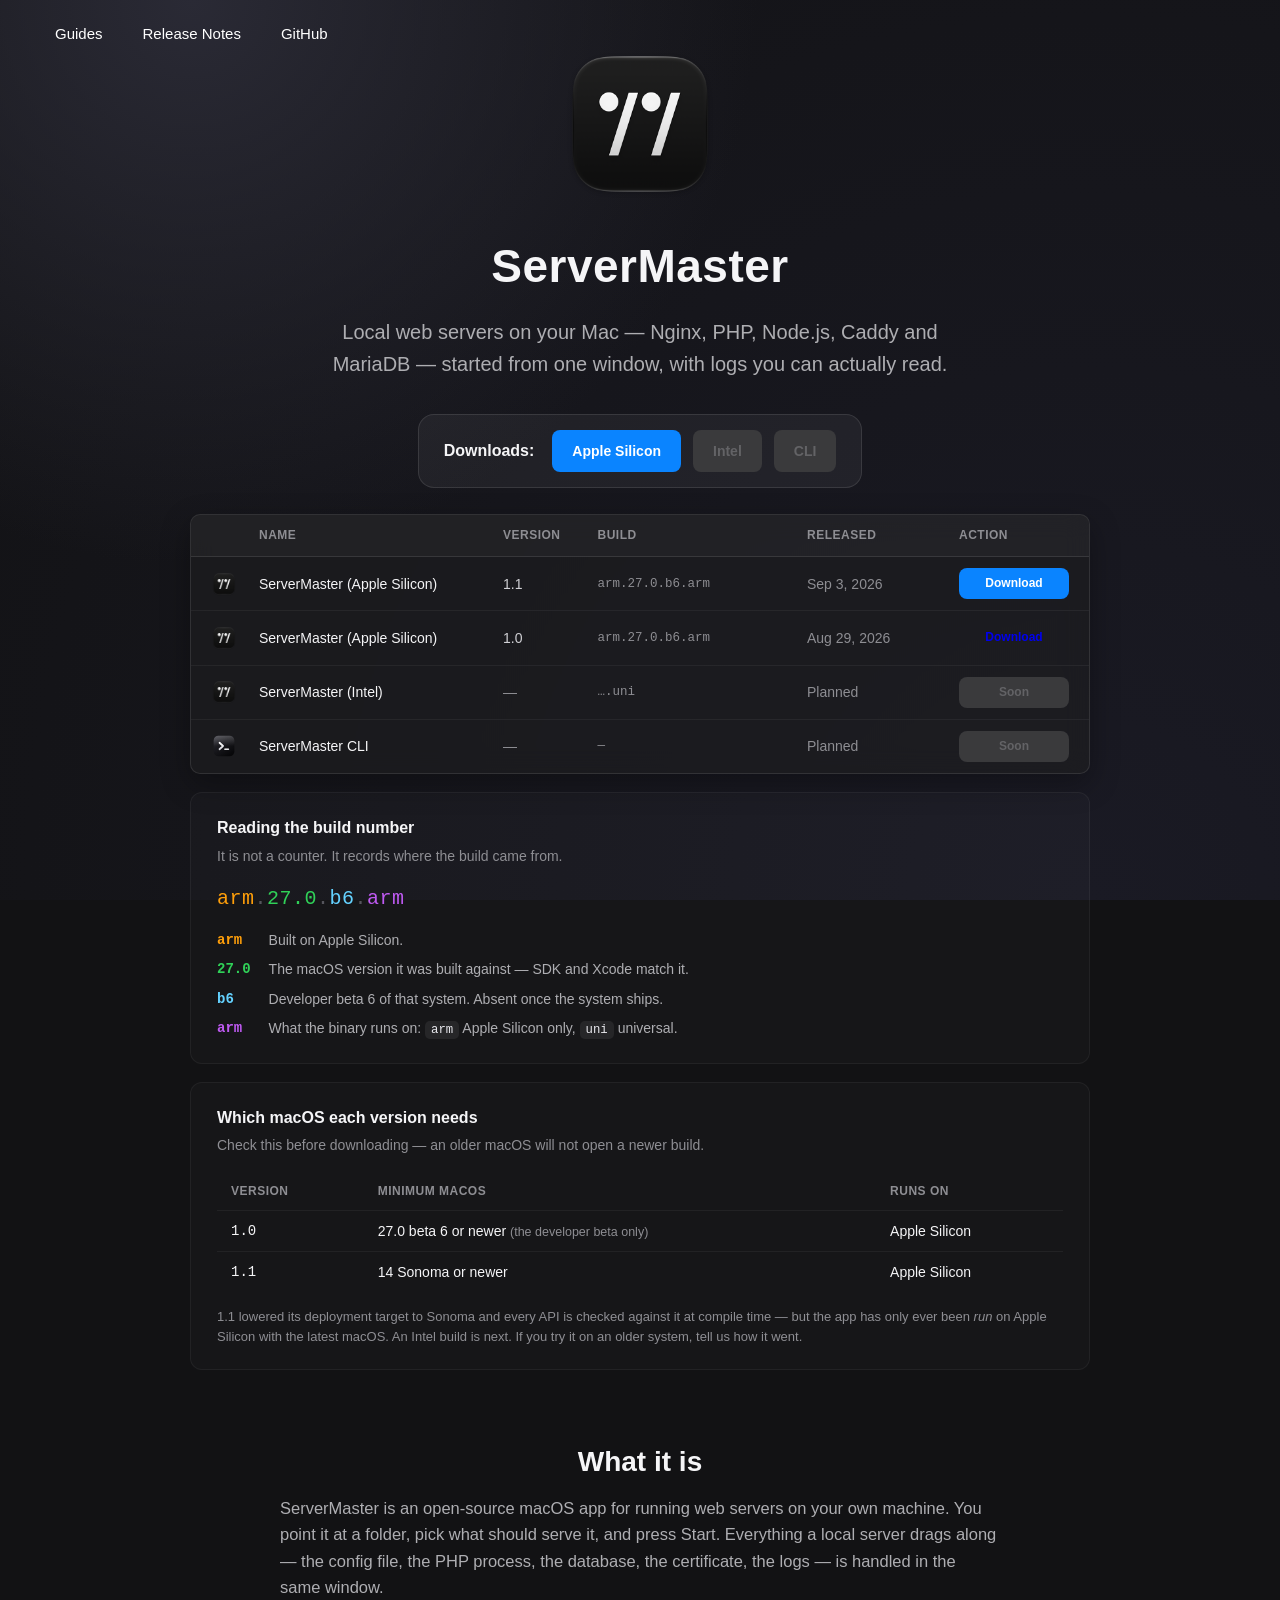
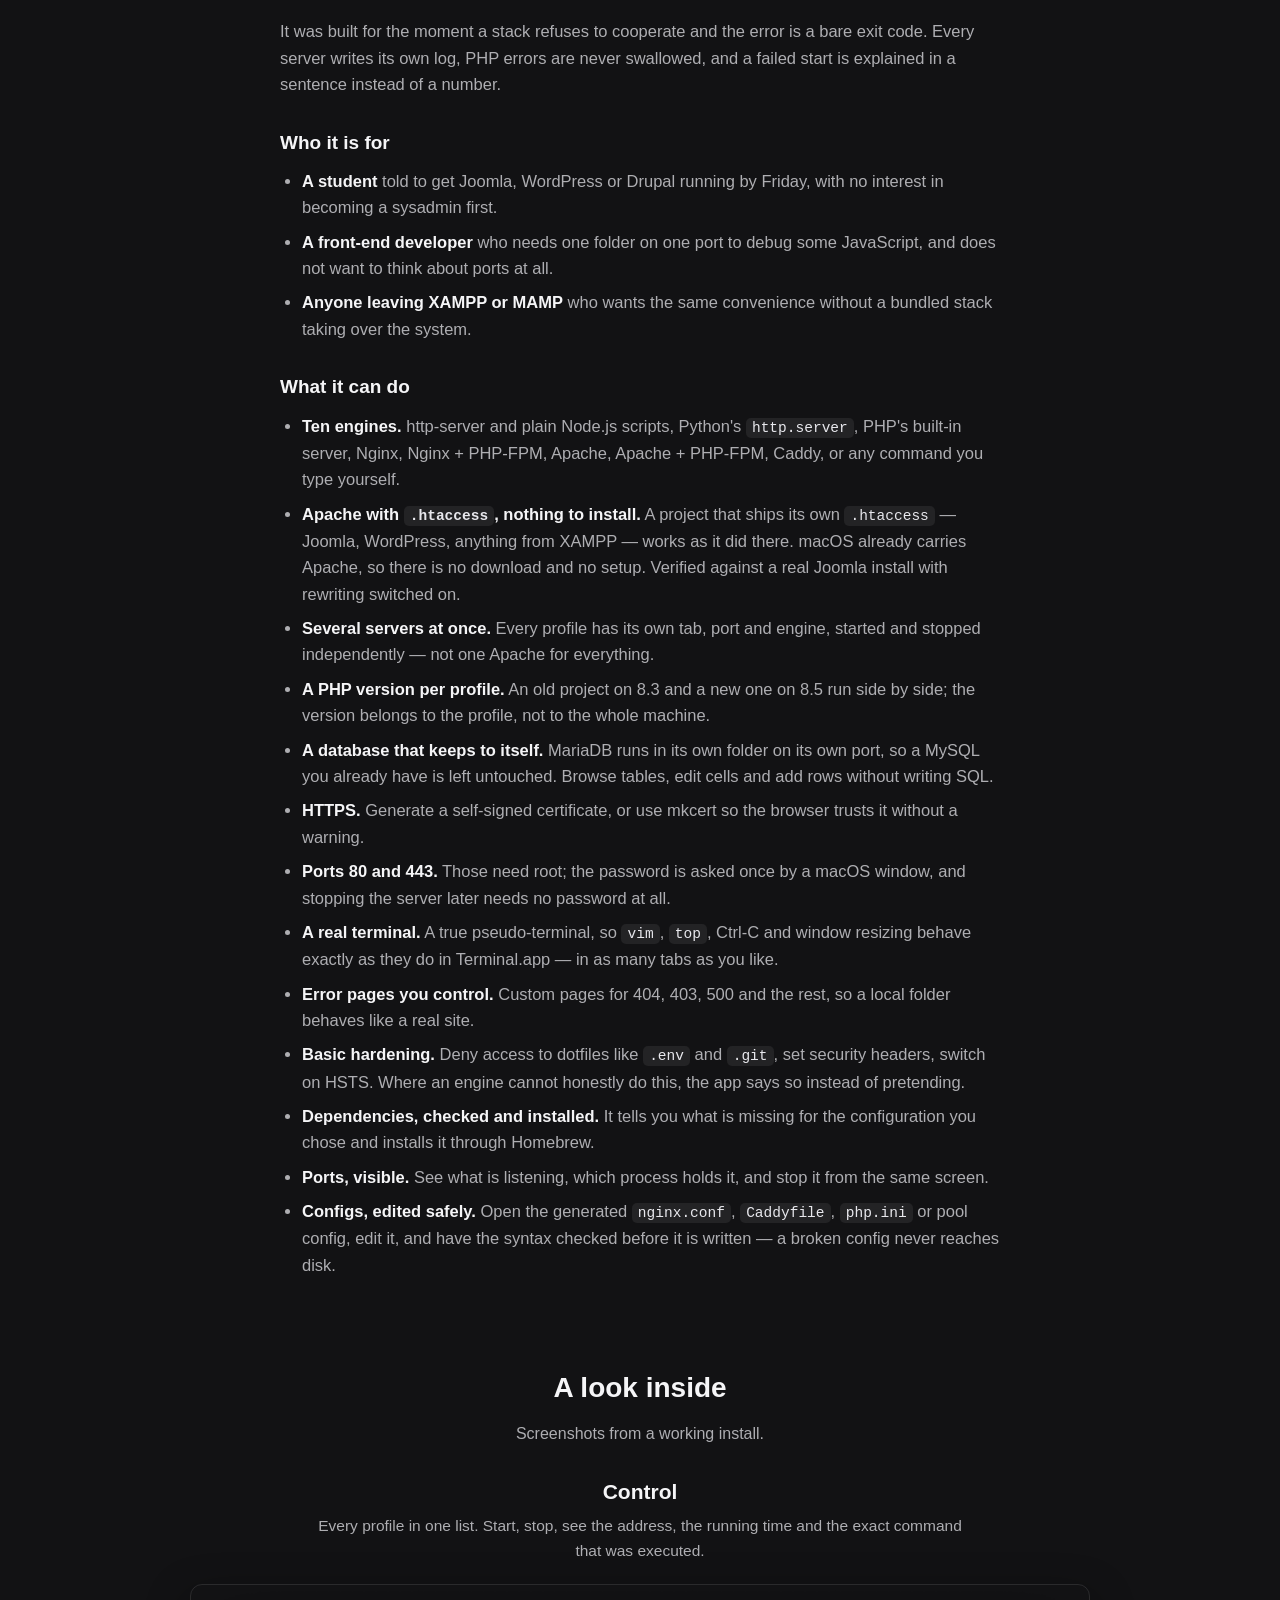
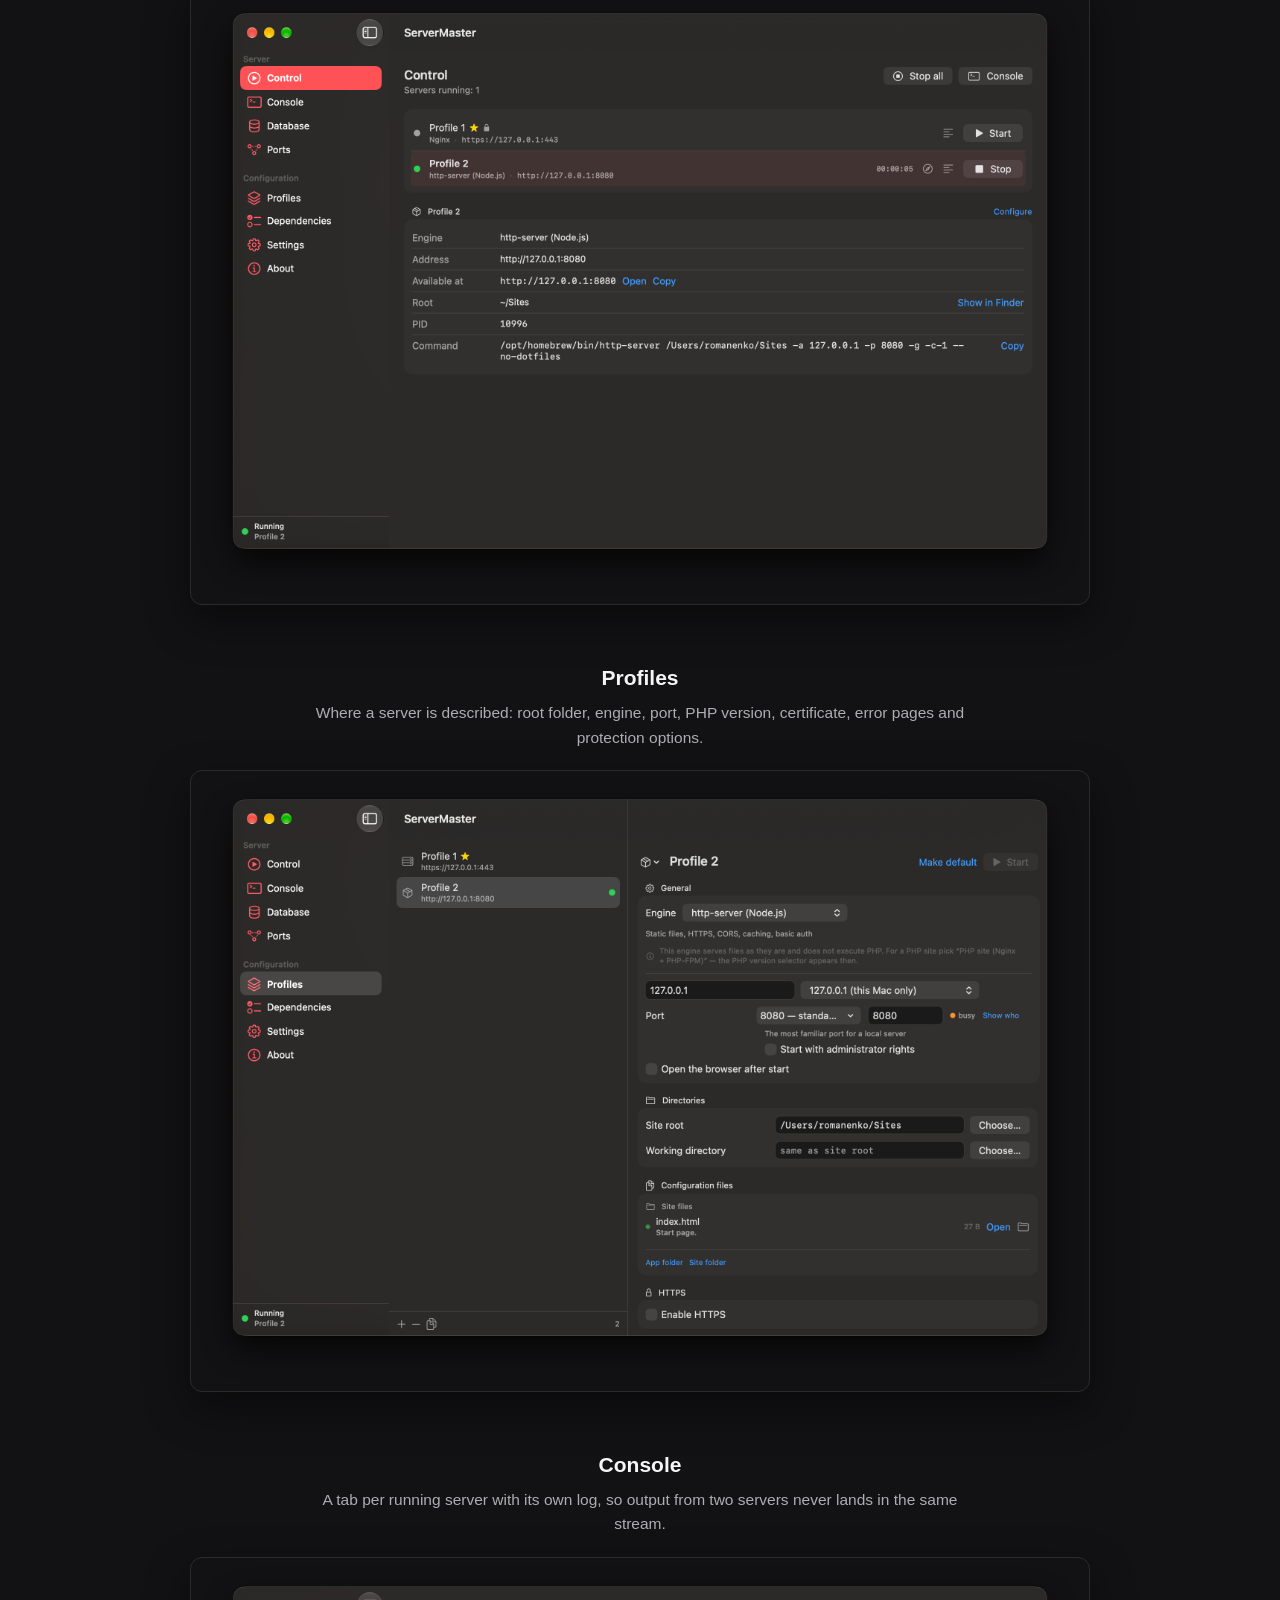
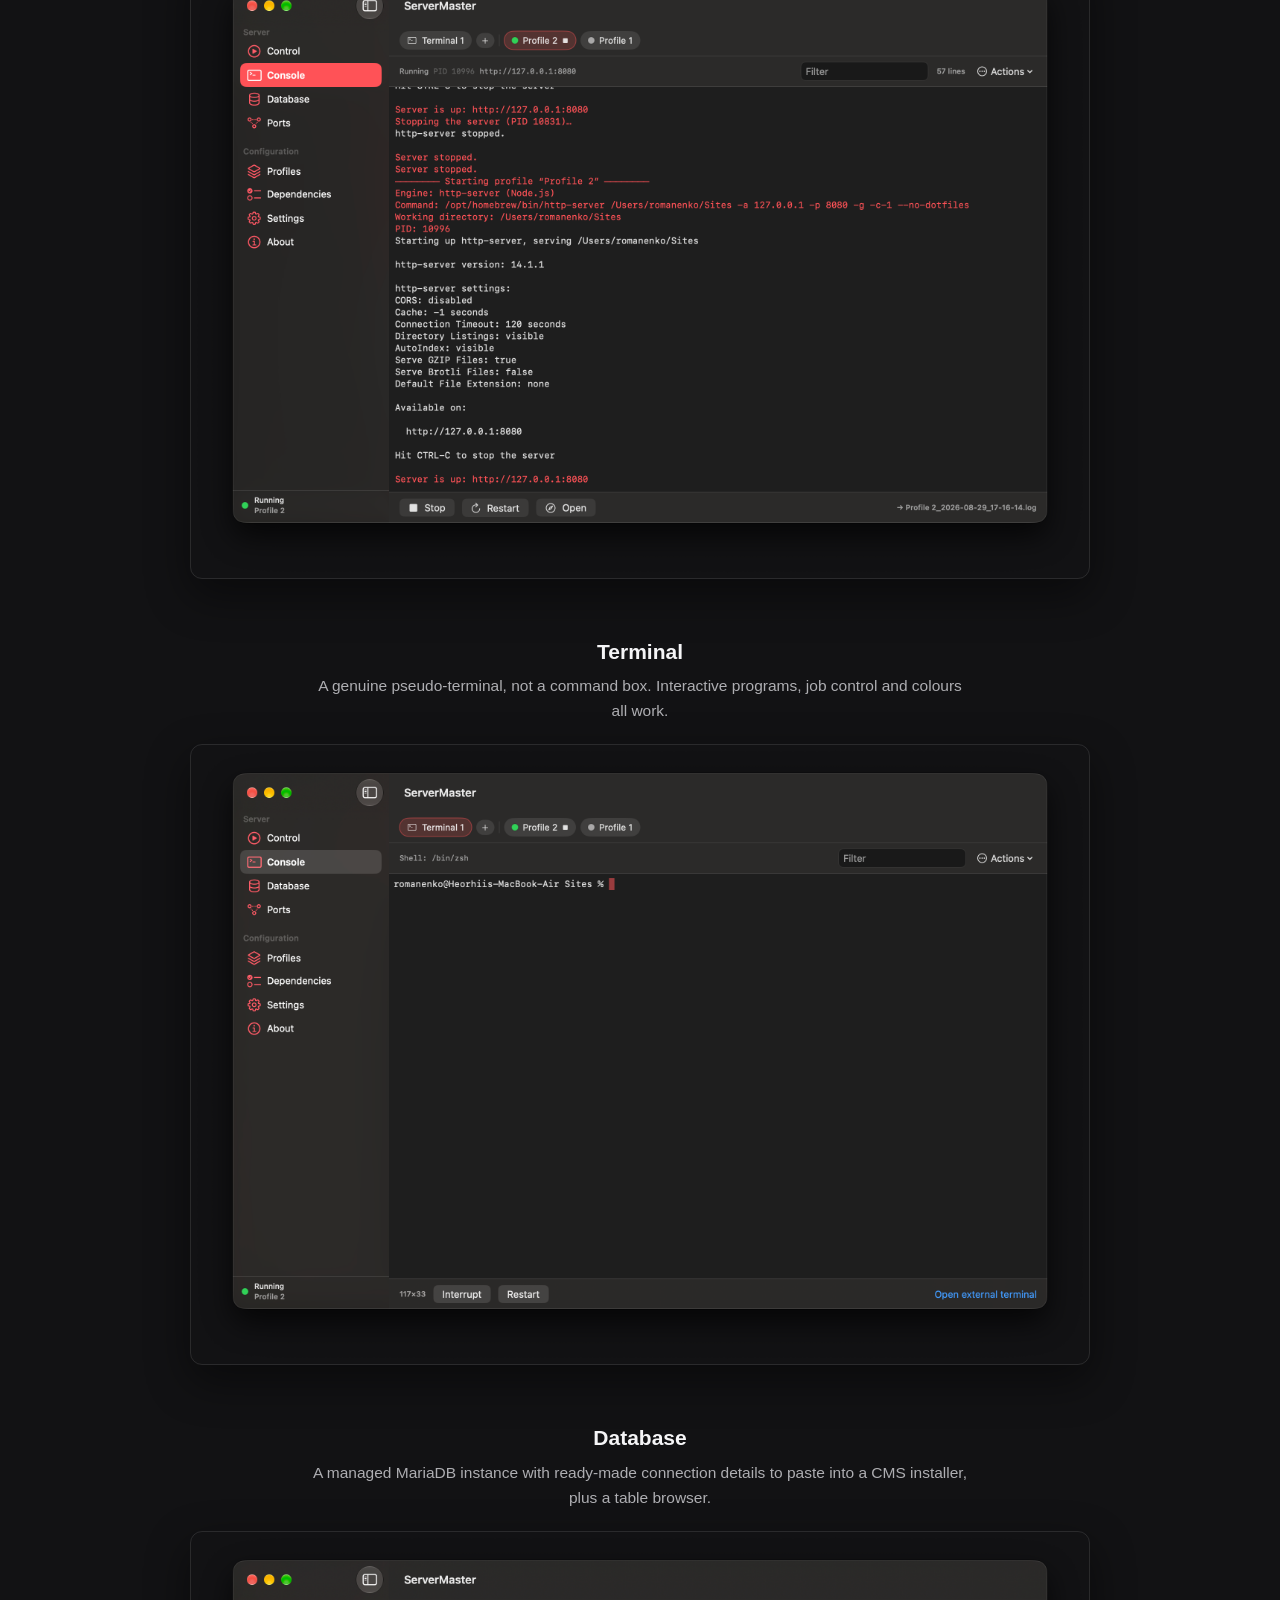
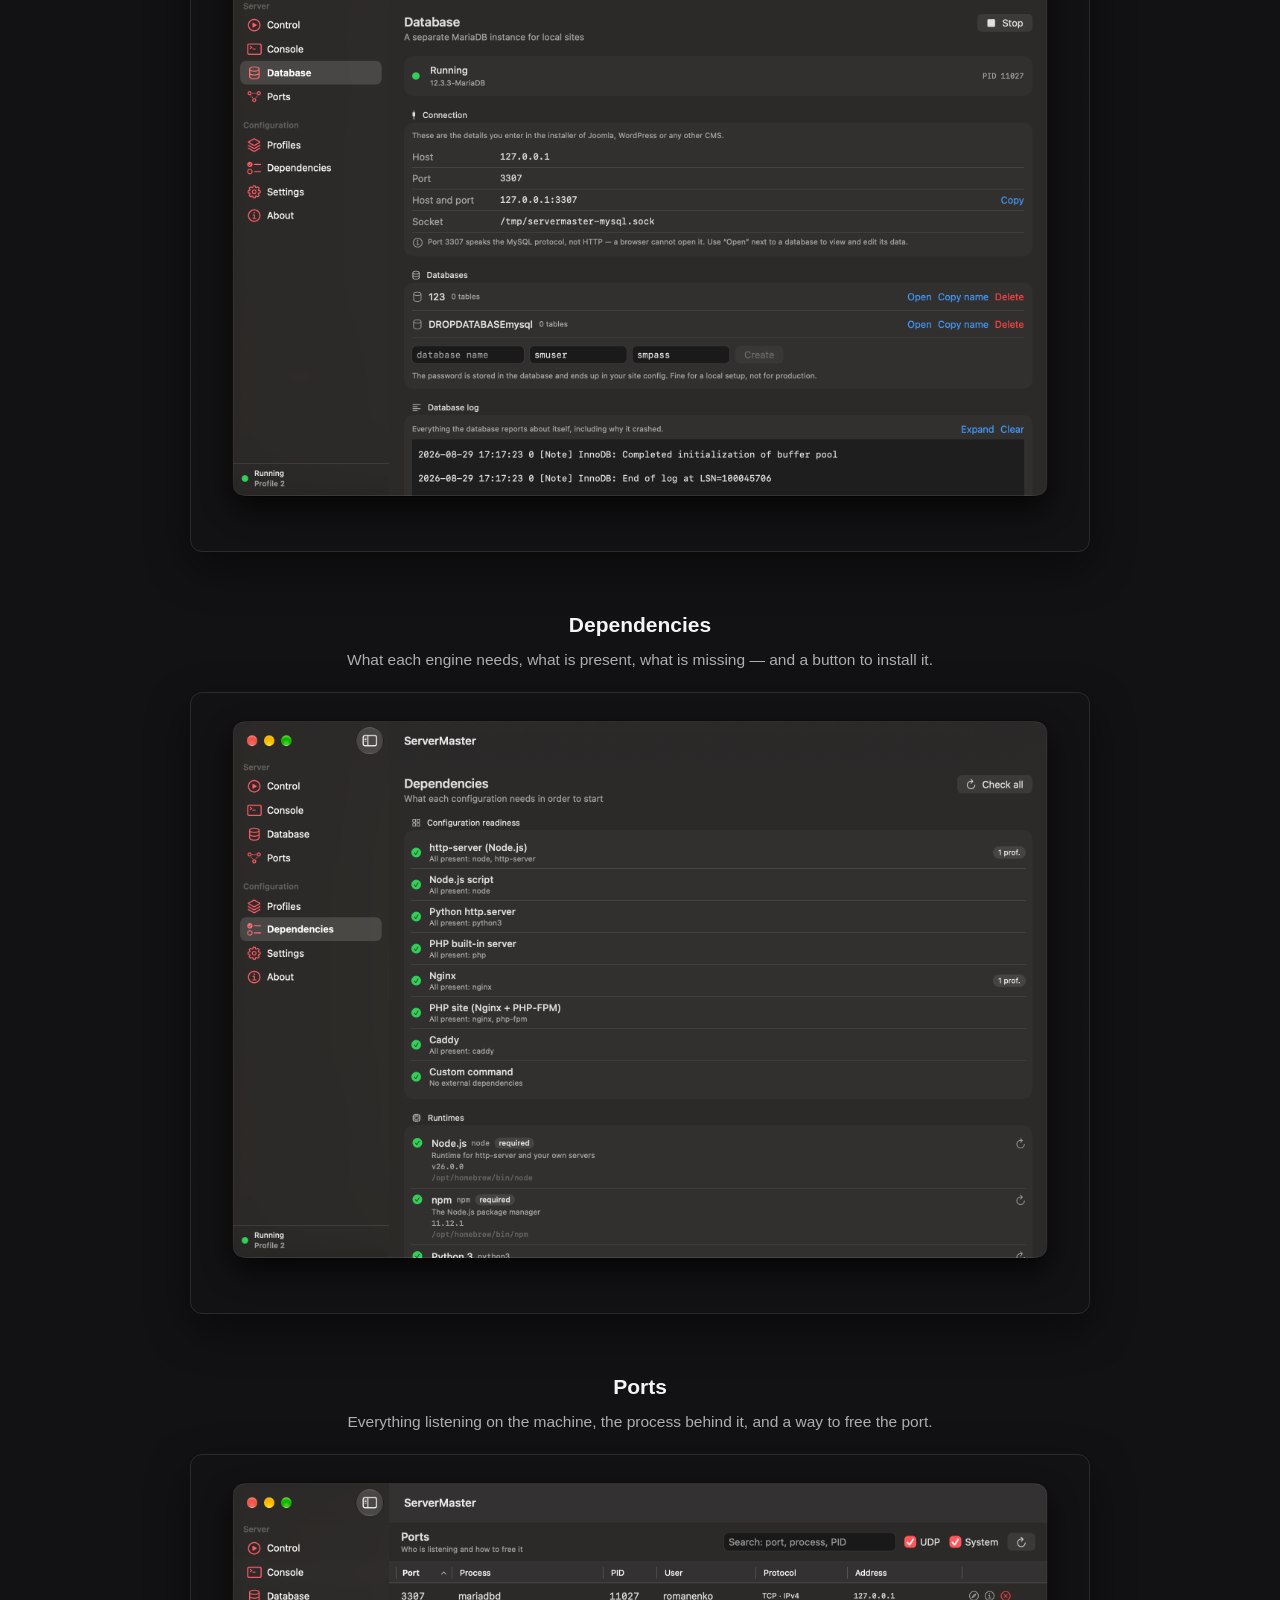
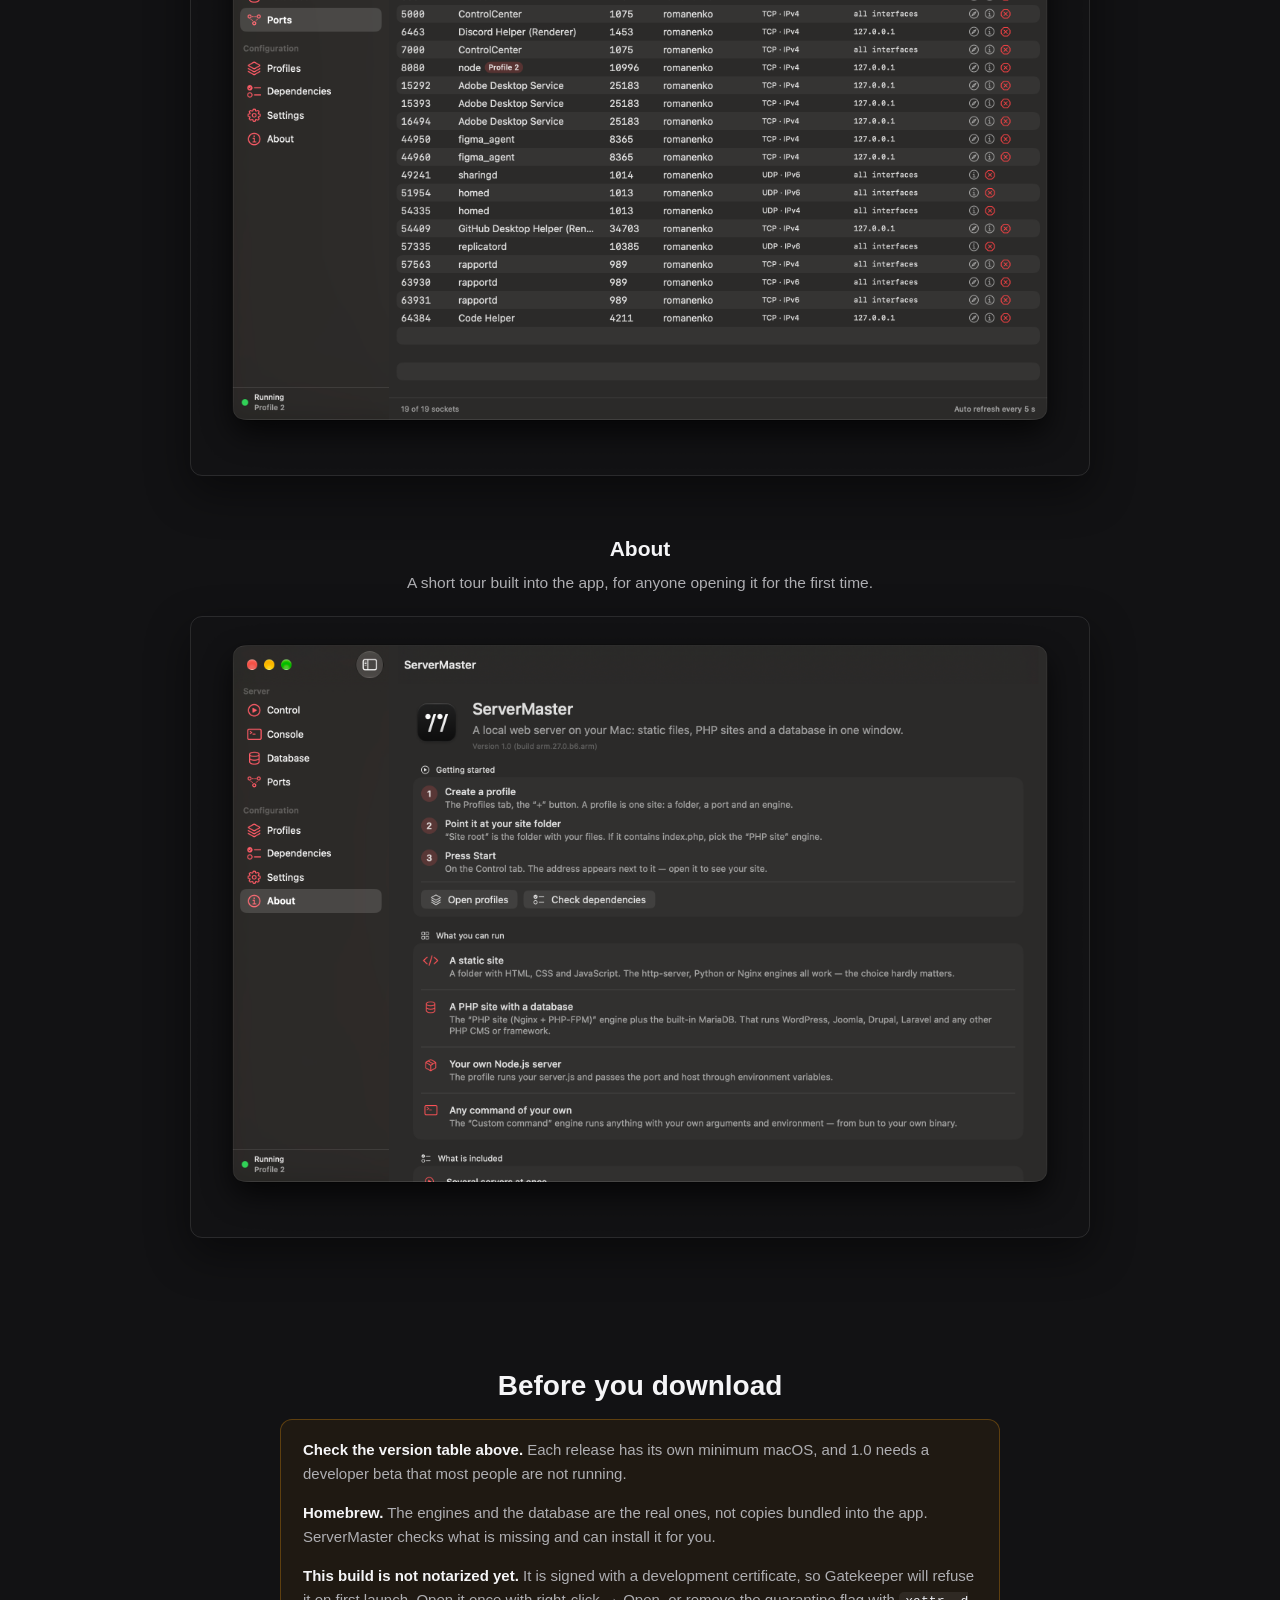
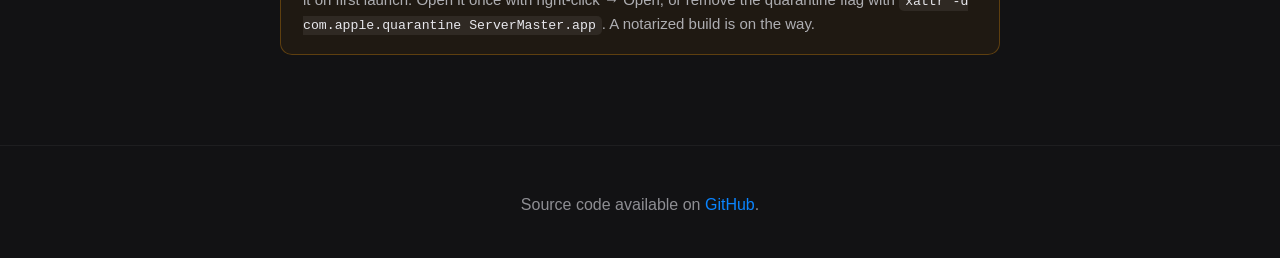
==== web/index.html @ 6c4c3bad "Actualized release date for v1.1" ====
<!DOCTYPE html>
<html lang="en">
<head>
    <meta charset="UTF-8">
    <meta name="viewport" content="width=device-width, initial-scale=1.0">
    <title>ServerMaster — local web servers for macOS</title>
    <meta name="description" content="ServerMaster runs local web servers on your Mac — Nginx, PHP-FPM, Node.js, Caddy and MariaDB — from one window, with real logs and no terminal archaeology.">
    <link rel="icon" type="image/png" href="img/icon.png">
    <style>
        :root {
            --bg:        #121214;
            --text:      #f5f5f7;
            --muted:     #aeaeb2;
            --dim:       #8e8e93;
            --accent:    #0a84ff;
            --accent-2:  #5e5ce6;
            --line:      rgba(255, 255, 255, 0.1);
            --line-soft: rgba(255, 255, 255, 0.05);
            --panel:     rgba(30, 30, 32, 0.6);
        }

        * { box-sizing: border-box; }

        body {
            background-color: var(--bg);
            background-image:
                radial-gradient(circle at 15% 0%, #2a2a35 0%, transparent 40%),
                radial-gradient(circle at 85% 100%, #1a1a24 0%, var(--bg) 100%);
            background-attachment: fixed;
            color: var(--text);
            font-family: -apple-system, BlinkMacSystemFont, "Segoe UI", Roboto, Helvetica, Arial, sans-serif;
            margin: 0;
            padding: 0;
            display: flex;
            flex-direction: column;
            min-height: 100vh;
            line-height: 1.6;
            -webkit-font-smoothing: antialiased;
        }

        header {
            position: fixed;
            top: 0;
            left: 0;
            right: 0;
            z-index: 50;
            display: flex;
            justify-content: flex-start;
            align-items: center;
            padding: 14px 40px;
            gap: 10px;
            background-color: transparent;
            transition: background-color 0.25s ease;
        }

        /* Once the page moves, the bar picks up a faint tint so the links stay
           readable over whatever scrolls behind them. */
        header.scrolled { background-color: rgba(18, 18, 20, 0.5); }

        header a {
            color: #ffffff;
            text-decoration: none;
            font-weight: 500;
            font-size: 15px;
            padding: 7px 14px;
            border-radius: 10px;
            border: 1px solid transparent;
            transition: background-color 0.25s ease, border-color 0.25s ease;
        }

        header.scrolled a {
            background-color: rgba(0, 0, 0, 0.34);
            backdrop-filter: blur(14px) saturate(140%);
            -webkit-backdrop-filter: blur(14px) saturate(140%);
            border-color: rgba(255, 255, 255, 0.12);
        }

        header a:hover { background-color: rgba(255, 255, 255, 0.16); }

        /* The bar floats above the page, so the first screen needs room for it. */
        main { padding-top: 74px; }

        main {
            flex: 1;
            display: flex;
            flex-direction: column;
            align-items: center;
            padding: 40px 20px 20px;
            text-align: center;
            width: 100%;
        }

        section {
            width: 100%;
            max-width: 900px;
            margin-bottom: 70px;
        }

        /* ── Hero ───────────────────────────────────────────── */

        .logo {
            width: 168px;
            height: 168px;
            margin: 0 auto 22px;
            animation: iridescentGlow 4s infinite alternate ease-in-out;
        }

        .logo img {
            width: 100%;
            height: 100%;
            display: block;
        }

        /* drop-shadow follows the icon's own shape, box-shadow would draw a square */
        @keyframes iridescentGlow {
            0%   { filter: drop-shadow(0 0 18px rgba(10, 132, 255, 0.55)) drop-shadow(0 0 42px rgba(94, 92, 230, 0.30)); }
            100% { filter: drop-shadow(0 0 18px rgba(94, 92, 230, 0.55)) drop-shadow(0 0 42px rgba(10, 132, 255, 0.30)); }
        }

        h1 {
            font-size: 46px;
            margin: 0 0 12px 0;
            font-weight: 700;
            letter-spacing: 0.5px;
        }

        .tagline {
            font-size: 20px;
            color: var(--muted);
            max-width: 620px;
            margin: 0 auto 34px;
        }

        h2 {
            font-size: 28px;
            font-weight: 650;
            margin: 0 0 10px 0;
        }

        .section-lead {
            color: var(--muted);
            max-width: 640px;
            margin: 0 auto 28px;
        }

        /* ── Downloads ──────────────────────────────────────── */

        .download-section {
            display: flex;
            align-items: center;
            gap: 12px;
            margin: 0 auto 26px;
            flex-wrap: wrap;
            justify-content: center;
            background: rgba(255, 255, 255, 0.05);
            padding: 15px 25px;
            border-radius: 16px;
            border: 1px solid var(--line);
            width: fit-content;
        }

        .dl-label { font-weight: 600; font-size: 16px; margin-right: 6px; }

        button, .btn {
            padding: 10px 20px;
            border: none;
            border-radius: 8px;
            font-size: 14px;
            font-weight: 600;
            font-family: inherit;
            cursor: pointer;
            transition: background 0.2s ease;
            text-decoration: none;
            display: inline-block;
        }

        .btn.active, button.active { background-color: var(--accent); color: #fff; }
        .btn.active:hover, button.active:hover { background-color: #0070e0; }

        button:disabled, .btn.off {
            background-color: #3a3a3c;
            color: #636366;
            cursor: not-allowed;
            pointer-events: none;
        }

        .finder-list {
            width: 100%;
            background: var(--panel);
            backdrop-filter: blur(12px);
            -webkit-backdrop-filter: blur(12px);
            border: 1px solid var(--line);
            border-radius: 10px;
            text-align: left;
            overflow: hidden;
            box-shadow: 0 10px 30px rgba(0, 0, 0, 0.3);
        }

        .finder-header, .finder-row {
            display: grid;
            grid-template-columns: 34px 2fr 0.7fr 1.7fr 1.2fr 110px;
            align-items: center;
            padding: 11px 20px;
            gap: 14px;
        }

        .finder-header {
            background: rgba(255, 255, 255, 0.03);
            border-bottom: 1px solid var(--line);
            font-size: 12px;
            font-weight: 600;
            color: var(--dim);
            text-transform: uppercase;
            letter-spacing: 0.5px;
        }

        .finder-row {
            border-bottom: 1px solid var(--line-soft);
            font-size: 14px;
            color: #d1d1d6;
            transition: background 0.1s ease;
        }

        .finder-row:last-child { border-bottom: none; }
        .finder-row:hover { background: rgba(255, 255, 255, 0.06); }

        .f-icon img { width: 26px; height: 26px; display: block; }
        .f-name { font-weight: 500; color: var(--text); }
        .f-dim  { color: var(--dim); }
        .f-mono { font-family: ui-monospace, SFMono-Regular, Menlo, monospace; font-size: 12.5px; color: var(--dim); }
        .f-action .btn, .f-action button { padding: 6px 12px; font-size: 12px; width: 100%; text-align: center; }

        /* ── Build number legend ────────────────────────────── */

        .legend {
            margin-top: 18px;
            background: rgba(255, 255, 255, 0.02);
            border: 1px solid var(--line-soft);
            border-radius: 12px;
            padding: 22px 26px;
            text-align: left;
        }

        .legend h3 { margin: 0 0 4px; font-size: 16px; font-weight: 600; }
        .legend > p { margin: 0 0 16px; color: var(--dim); font-size: 14px; }

        .legend-code {
            font-family: ui-monospace, SFMono-Regular, Menlo, monospace;
            font-size: 20px;
            letter-spacing: 0.5px;
            margin-bottom: 14px;
        }

        .legend-code .sep { color: #55555c; }
        .seg-host   { color: #ff9f0a; }
        .seg-system { color: #30d158; }
        .seg-beta   { color: #64d2ff; }
        .seg-target { color: #bf5af2; }

        .legend dl {
            display: grid;
            grid-template-columns: max-content 1fr;
            gap: 7px 18px;
            margin: 0;
            font-size: 14px;
        }

        .legend dt { font-family: ui-monospace, SFMono-Regular, Menlo, monospace; font-weight: 600; }
        .legend dd { margin: 0; color: var(--muted); }

        .compat { overflow-x: auto; }

        .compat table {
            border-collapse: collapse;
            width: 100%;
            font-size: 14px;
        }

        .compat th, .compat td {
            padding: 9px 14px;
            text-align: left;
            border-bottom: 1px solid var(--line-soft);
            white-space: nowrap;
        }

        .compat th {
            color: var(--dim);
            font-weight: 600;
            font-size: 12px;
            text-transform: uppercase;
            letter-spacing: 0.5px;
        }

        .compat tbody tr:last-child td { border-bottom: none; }
        .compat td:first-child { font-family: ui-monospace, SFMono-Regular, Menlo, monospace; }
        .compat .note { color: var(--dim); font-size: 12.5px; }

        .legend .footnote {
            margin: 14px 0 0;
            color: var(--dim);
            font-size: 13px;
            line-height: 1.55;
        }

        /* ── Prose ──────────────────────────────────────────── */

        .prose {
            max-width: 720px;
            margin: 0 auto;
            text-align: left;
            color: var(--muted);
            font-size: 16.5px;
        }

        .prose p { margin: 0 0 18px; }
        .prose strong { color: var(--text); font-weight: 600; }
        .prose h3 { color: var(--text); font-size: 19px; margin: 30px 0 10px; }

        .prose ul { margin: 0 0 18px; padding-left: 22px; }
        .prose li { margin-bottom: 8px; }

        code {
            font-family: ui-monospace, SFMono-Regular, Menlo, monospace;
            font-size: 0.88em;
            background: rgba(255, 255, 255, 0.07);
            padding: 2px 6px;
            border-radius: 5px;
            color: #e8e8ed;
        }

        /* ── Feature shots ──────────────────────────────────── */

        .shot { margin-bottom: 56px; }

        .shot h3 {
            font-size: 21px;
            margin: 0 0 6px;
            color: var(--text);
        }

        .shot p {
            color: var(--muted);
            max-width: 660px;
            margin: 0 auto 20px;
            font-size: 15.5px;
        }

        .shot img {
            width: 100%;
            height: auto;
            display: block;
            border-radius: 12px;
            border: 1px solid var(--line);
            box-shadow: 0 16px 44px rgba(0, 0, 0, 0.45);
        }

        /* ── Requirements ───────────────────────────────────── */

        .notice {
            border: 1px solid var(--line);
            border-radius: 12px;
            padding: 18px 22px;
            background: rgba(255, 159, 10, 0.06);
            border-color: rgba(255, 159, 10, 0.28);
            color: var(--muted);
            text-align: left;
            font-size: 15px;
            max-width: 720px;
            margin: 0 auto;
        }

        .notice strong { color: var(--text); }

        footer {
            text-align: center;
            padding: 30px;
            color: var(--dim);
            border-top: 1px solid var(--line-soft);
        }

        footer a { color: var(--accent); text-decoration: none; }
        footer a:hover { text-decoration: underline; }

        @media (max-width: 720px) {
            header { padding: 16px 18px; gap: 20px; }
            main { padding: 26px 16px 16px; }
            section { margin-bottom: 52px; }
            h1 { font-size: 34px; }
            h2 { font-size: 24px; }
            .logo { width: 128px; height: 128px; }
            .tagline { font-size: 17px; margin-bottom: 26px; }

            /* Downloads: a full-width card, primary button on its own line */
            .download-section {
                display: grid;
                grid-template-columns: 1fr 1fr;
                gap: 10px;
                width: 100%;
                padding: 14px;
                border-radius: 14px;
            }
            .dl-label {
                grid-column: 1 / -1;
                margin: 0;
                text-align: left;
                font-size: 13px;
                letter-spacing: 0.4px;
                text-transform: uppercase;
                color: var(--dim);
            }
            .download-section .btn {
                padding: 13px 10px;
                font-size: 15px;
                text-align: center;
            }
            .download-section a.btn { grid-column: 1 / -1; }

            /* Version table: one card per row instead of six columns */
            .finder-header { display: none; }
            .finder-row {
                grid-template-columns: 30px minmax(0, 1fr) auto;
                grid-template-areas:
                    "icon name name"
                    "icon ver  date"
                    "bld  bld  bld"
                    "act  act  act";
                align-items: start;
                column-gap: 12px;
                row-gap: 3px;
                padding: 14px 16px;
            }
            .finder-row .f-icon   { grid-area: icon; padding-top: 3px; }
            .finder-row .f-icon img { width: 30px; height: 30px; }
            .finder-row .f-name   { grid-area: name; font-size: 15px; line-height: 1.35; }
            .finder-row .f-ver    { grid-area: ver;  font-size: 13px; color: var(--dim); }
            .finder-row .f-ver::before  { content: "Version "; }
            .finder-row .f-date   { grid-area: date; font-size: 13px; text-align: right; }
            .finder-row .f-mono   { grid-area: bld;  margin-top: 2px; }
            .finder-row .f-mono::before { content: "Build "; }
            .finder-row .f-action { grid-area: act;  margin-top: 12px; }
            .finder-row .f-action .btn { padding: 11px 12px; font-size: 14px; }

            .legend { padding: 18px; }
            .legend-code { font-size: 17px; overflow-wrap: anywhere; }
            .legend dl { grid-template-columns: 1fr; gap: 2px 0; }
            .legend dd { margin-bottom: 10px; }

            .prose { font-size: 16px; }
            .shot { margin-bottom: 40px; }
            .notice { padding: 16px 18px; }
        }

        @media (max-width: 340px) {
            .download-section { grid-template-columns: 1fr; }
        }
    </style>
</head>
<body>

    <header>
        <a href="wiki.html">Guides</a>
        <a href="https://github.com/adm1nsys/ServerMaster/releases" target="_blank" rel="noopener">Release Notes</a>
        <a href="https://github.com/adm1nsys/" target="_blank" rel="noopener">GitHub</a>
    </header>

    <main>

        <section>
            <div class="logo">
                <img src="img/icon.png" alt="ServerMaster app icon">
            </div>

            <h1>ServerMaster</h1>

            <p class="tagline">
                Local web servers on your Mac — Nginx, PHP, Node.js, Caddy and MariaDB —
                started from one window, with logs you can actually read.
            </p>

            <div class="download-section">
                <span class="dl-label">Downloads:</span>
                <a class="btn active" href="https://github.com/adm1nsys/ServerMaster/raw/main/mac/1.1/ServerMaster%20app.zip">Apple Silicon</a>
                <span class="btn off">Intel</span>
                <span class="btn off">CLI</span>
            </div>

            <div class="finder-list">
                <div class="finder-header">
                    <div></div>
                    <div>Name</div>
                    <div>Version</div>
                    <div>Build</div>
                    <div>Released</div>
                    <div>Action</div>
                </div>

                <div class="finder-row">
                    <div class="f-icon"><img src="img/icon.png" alt=""></div>
                    <div class="f-name">ServerMaster (Apple Silicon)</div>
                    <div class="f-ver">1.1</div>
                    <div class="f-mono">arm.27.0.b6.arm</div>
                    <div class="f-dim f-date">Sep 3, 2026</div>
                    <div class="f-action"><a class="btn active" href="https://github.com/adm1nsys/ServerMaster/raw/main/mac/1.1/ServerMaster%20app.zip">Download</a></div>
                </div>

                <div class="finder-row">
                    <div class="f-icon"><img src="img/icon.png" alt=""></div>
                    <div class="f-name">ServerMaster (Apple Silicon)</div>
                    <div class="f-ver">1.0</div>
                    <div class="f-mono">arm.27.0.b6.arm</div>
                    <div class="f-dim f-date">Aug 29, 2026</div>
                    <div class="f-action"><a class="btn" href="https://github.com/adm1nsys/ServerMaster/raw/main/mac/1.0/ServerMaster%20app.zip">Download</a></div>
                </div>

                <div class="finder-row">
                    <div class="f-icon"><img src="img/icon.png" alt=""></div>
                    <div class="f-name">ServerMaster (Intel)</div>
                    <div class="f-dim f-ver">—</div>
                    <div class="f-mono">….uni</div>
                    <div class="f-dim f-date">Planned</div>
                    <div class="f-action"><span class="btn off">Soon</span></div>
                </div>

                <div class="finder-row">
                    <div class="f-icon"><img src="img/icon-cli.svg" alt=""></div>
                    <div class="f-name">ServerMaster CLI</div>
                    <div class="f-dim f-ver">—</div>
                    <div class="f-mono">—</div>
                    <div class="f-dim f-date">Planned</div>
                    <div class="f-action"><span class="btn off">Soon</span></div>
                </div>
            </div>

            <div class="legend">
                <h3>Reading the build number</h3>
                <p>It is not a counter. It records where the build came from.</p>

                <div class="legend-code">
                    <span class="seg-host">arm</span><span class="sep">.</span><span class="seg-system">27.0</span><span class="sep">.</span><span class="seg-beta">b6</span><span class="sep">.</span><span class="seg-target">arm</span>
                </div>

                <dl>
                    <dt class="seg-host">arm</dt>
                    <dd>Built on Apple Silicon.</dd>

                    <dt class="seg-system">27.0</dt>
                    <dd>The macOS version it was built against — SDK and Xcode match it.</dd>

                    <dt class="seg-beta">b6</dt>
                    <dd>Developer beta 6 of that system. Absent once the system ships.</dd>

                    <dt class="seg-target">arm</dt>
                    <dd>What the binary runs on: <code>arm</code> Apple Silicon only, <code>uni</code> universal.</dd>
                </dl>
            </div>

            <div class="legend">
                <h3>Which macOS each version needs</h3>
                <p>Check this before downloading — an older macOS will not open a newer build.</p>

                <div class="compat">
                    <table>
                        <thead>
                            <tr><th>Version</th><th>Minimum macOS</th><th>Runs on</th></tr>
                        </thead>
                        <tbody>
                            <tr>
                                <td>1.0</td>
                                <td>27.0&nbsp;beta&nbsp;6 or newer <span class="note">(the developer beta only)</span></td>
                                <td>Apple&nbsp;Silicon</td>
                            </tr>
                            <tr>
                                <td>1.1</td>
                                <td>14&nbsp;Sonoma or newer</td>
                                <td>Apple&nbsp;Silicon</td>
                            </tr>
                        </tbody>
                    </table>
                </div>

                <p class="footnote">
                    1.1 lowered its deployment target to Sonoma and every API is checked against it
                    at compile time — but the app has only ever been <em>run</em> on Apple Silicon
                    with the latest macOS. An Intel build is next. If you try it on an older system,
                    tell us how it went.
                </p>
            </div>
        </section>

        <section>
            <h2>What it is</h2>

            <div class="prose">
                <p>
                    ServerMaster is an open-source macOS app for running web servers on your own
                    machine. You point it at a folder, pick what should serve it, and press Start.
                    Everything a local server drags along — the config file, the PHP process, the
                    database, the certificate, the logs — is handled in the same window.
                </p>

                <p>
                    It was built for the moment a stack refuses to cooperate and the error is a bare
                    exit code. Every server writes its own log, PHP errors are never swallowed, and a
                    failed start is explained in a sentence instead of a number.
                </p>

                <h3>Who it is for</h3>
                <ul>
                    <li><strong>A student</strong> told to get Joomla, WordPress or Drupal running by Friday, with no interest in becoming a sysadmin first.</li>
                    <li><strong>A front-end developer</strong> who needs one folder on one port to debug some JavaScript, and does not want to think about ports at all.</li>
                    <li><strong>Anyone leaving XAMPP or MAMP</strong> who wants the same convenience without a bundled stack taking over the system.</li>
                </ul>

                <h3>What it can do</h3>
                <ul>
                    <li><strong>Ten engines.</strong> http-server and plain Node.js scripts, Python's <code>http.server</code>, PHP's built-in server, Nginx, Nginx&nbsp;+&nbsp;PHP-FPM, Apache, Apache&nbsp;+&nbsp;PHP-FPM, Caddy, or any command you type yourself.</li>
                    <li><strong>Apache with <code>.htaccess</code>, nothing to install.</strong> A project that ships its own <code>.htaccess</code> — Joomla, WordPress, anything from XAMPP — works as it did there. macOS already carries Apache, so there is no download and no setup. Verified against a real Joomla install with rewriting switched on.</li>
                    <li><strong>Several servers at once.</strong> Every profile has its own tab, port and engine, started and stopped independently — not one Apache for everything.</li>
                    <li><strong>A PHP version per profile.</strong> An old project on 8.3 and a new one on 8.5 run side by side; the version belongs to the profile, not to the whole machine.</li>
                    <li><strong>A database that keeps to itself.</strong> MariaDB runs in its own folder on its own port, so a MySQL you already have is left untouched. Browse tables, edit cells and add rows without writing SQL.</li>
                    <li><strong>HTTPS.</strong> Generate a self-signed certificate, or use mkcert so the browser trusts it without a warning.</li>
                    <li><strong>Ports 80 and 443.</strong> Those need root; the password is asked once by a macOS window, and stopping the server later needs no password at all.</li>
                    <li><strong>A real terminal.</strong> A true pseudo-terminal, so <code>vim</code>, <code>top</code>, Ctrl-C and window resizing behave exactly as they do in Terminal.app — in as many tabs as you like.</li>
                    <li><strong>Error pages you control.</strong> Custom pages for 404, 403, 500 and the rest, so a local folder behaves like a real site.</li>
                    <li><strong>Basic hardening.</strong> Deny access to dotfiles like <code>.env</code> and <code>.git</code>, set security headers, switch on HSTS. Where an engine cannot honestly do this, the app says so instead of pretending.</li>
                    <li><strong>Dependencies, checked and installed.</strong> It tells you what is missing for the configuration you chose and installs it through Homebrew.</li>
                    <li><strong>Ports, visible.</strong> See what is listening, which process holds it, and stop it from the same screen.</li>
                    <li><strong>Configs, edited safely.</strong> Open the generated <code>nginx.conf</code>, <code>Caddyfile</code>, <code>php.ini</code> or pool config, edit it, and have the syntax checked before it is written — a broken config never reaches disk.</li>
                </ul>
            </div>
        </section>

        <section>
            <h2>A look inside</h2>
            <p class="section-lead">Screenshots from a working install.</p>

            <div class="shot">
                <h3>Control</h3>
                <p>Every profile in one list. Start, stop, see the address, the running time and the exact command that was executed.</p>
                <img src="img/control_page.png" alt="The Control section, with two profiles and one server running" loading="lazy">
            </div>

            <div class="shot">
                <h3>Profiles</h3>
                <p>Where a server is described: root folder, engine, port, PHP version, certificate, error pages and protection options.</p>
                <img src="img/profiles_page.png" alt="The profile editor" loading="lazy">
            </div>

            <div class="shot">
                <h3>Console</h3>
                <p>A tab per running server with its own log, so output from two servers never lands in the same stream.</p>
                <img src="img/console_page.png" alt="The console showing a running server's log" loading="lazy">
            </div>

            <div class="shot">
                <h3>Terminal</h3>
                <p>A genuine pseudo-terminal, not a command box. Interactive programs, job control and colours all work.</p>
                <img src="img/terminal.png" alt="A terminal tab running an interactive program" loading="lazy">
            </div>

            <div class="shot">
                <h3>Database</h3>
                <p>A managed MariaDB instance with ready-made connection details to paste into a CMS installer, plus a table browser.</p>
                <img src="img/db_page.png" alt="The database section" loading="lazy">
            </div>

            <div class="shot">
                <h3>Dependencies</h3>
                <p>What each engine needs, what is present, what is missing — and a button to install it.</p>
                <img src="img/dependencies_page.png" alt="The dependencies section" loading="lazy">
            </div>

            <div class="shot">
                <h3>Ports</h3>
                <p>Everything listening on the machine, the process behind it, and a way to free the port.</p>
                <img src="img/ports_page.png" alt="The ports section" loading="lazy">
            </div>

            <div class="shot">
                <h3>About</h3>
                <p>A short tour built into the app, for anyone opening it for the first time.</p>
                <img src="img/about_page.png" alt="The About section inside the app" loading="lazy">
            </div>
        </section>

        <section>
            <h2>Before you download</h2>
            <div class="notice">
                <p style="margin-top:0">
                    <strong>Check the version table above.</strong> Each release has its own
                    minimum macOS, and 1.0 needs a developer beta that most people are not running.
                </p>
                <p>
                    <strong>Homebrew.</strong> The engines and the database are the real ones, not
                    copies bundled into the app. ServerMaster checks what is missing and can install
                    it for you.
                </p>
                <p style="margin-bottom:0">
                    <strong>This build is not notarized yet.</strong> It is signed with a development
                    certificate, so Gatekeeper will refuse it on first launch. Open it once with
                    right-click&nbsp;→&nbsp;Open, or remove the quarantine flag with
                    <code>xattr -d com.apple.quarantine ServerMaster.app</code>. A notarized build is
                    on the way.
                </p>
            </div>
        </section>

    </main>

    <footer>
        <p>Source code available on <a href="https://github.com/adm1nsys/ServerMaster" target="_blank" rel="noopener">GitHub</a>.</p>
    </footer>


    <script>
        // A sentinel plus IntersectionObserver rather than a scroll listener:
        // the observer fires wherever the scrolling actually happens, including
        // embedded viewers where window scroll events never arrive. The scroll
        // listener stays as a fallback for anything without the observer.
        (function () {
            var header = document.querySelector('header');
            if (!header) { return; }

            var sentinel = document.createElement('div');
            sentinel.setAttribute('aria-hidden', 'true');
            sentinel.style.cssText = 'position:absolute;top:0;left:0;width:1px;height:14px;pointer-events:none;';
            document.body.insertBefore(sentinel, document.body.firstChild);

            function set(on) { header.classList.toggle('scrolled', on); }

            if ('IntersectionObserver' in window) {
                new IntersectionObserver(function (entries) {
                    set(!entries[0].isIntersecting);
                }).observe(sentinel);
            }

            function offset() {
                return window.scrollY || document.documentElement.scrollTop || document.body.scrollTop || 0;
            }
            function fromScroll() { set(offset() > 12); }
            window.addEventListener('scroll', fromScroll, { passive: true });
            document.addEventListener('scroll', fromScroll, { passive: true, capture: true });
            fromScroll();

            // Last resort: some embedded viewers deliver neither scroll events nor
            // observer callbacks. Reading one number per frame and comparing costs
            // nothing, and it keeps the header correct everywhere.
            var last = -1;
            (function tick() {
                var y = offset();
                if (y !== last) { last = y; set(y > 12); }
                requestAnimationFrame(tick);
            })();
        })();
    </script>

</body>
</html>
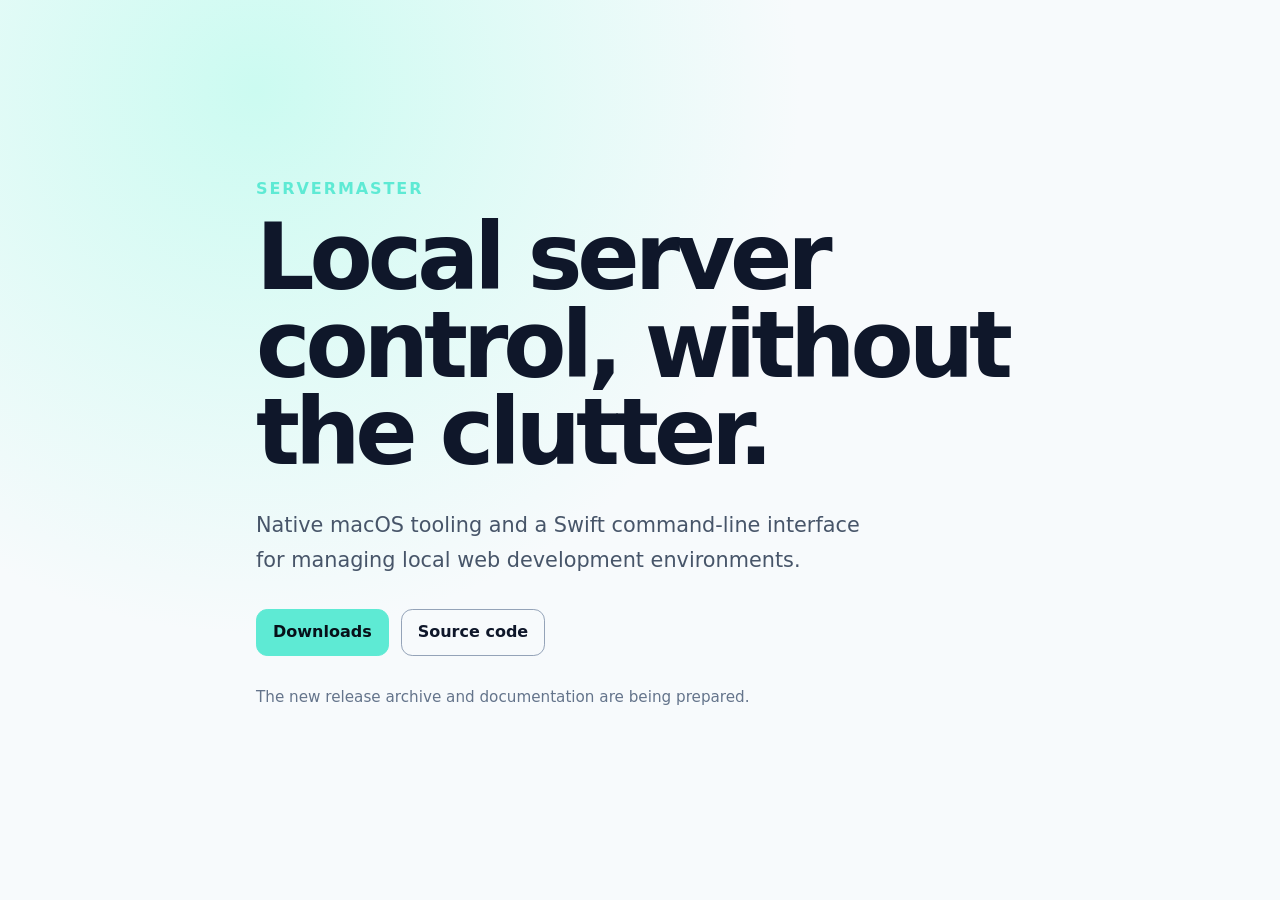
==== commit d85bbfaf: "Import macOS 1.0 and initialize repository" ====
--- a/web/index.html
+++ b/web/index.html
@@ -1,758 +1,27 @@
-<!DOCTYPE html>
+<!doctype html>
 <html lang="en">
-<head>
-    <meta charset="UTF-8">
-    <meta name="viewport" content="width=device-width, initial-scale=1.0">
-    <title>ServerMaster — local web servers for macOS</title>
-    <meta name="description" content="ServerMaster runs local web servers on your Mac — Nginx, PHP-FPM, Node.js, Caddy and MariaDB — from one window, with real logs and no terminal archaeology.">
-    <link rel="icon" type="image/png" href="img/icon.png">
-    <style>
-        :root {
-            --bg:        #121214;
-            --text:      #f5f5f7;
-            --muted:     #aeaeb2;
-            --dim:       #8e8e93;
-            --accent:    #0a84ff;
-            --accent-2:  #5e5ce6;
-            --line:      rgba(255, 255, 255, 0.1);
-            --line-soft: rgba(255, 255, 255, 0.05);
-            --panel:     rgba(30, 30, 32, 0.6);
-        }
-
-        * { box-sizing: border-box; }
-
-        body {
-            background-color: var(--bg);
-            background-image:
-                radial-gradient(circle at 15% 0%, #2a2a35 0%, transparent 40%),
-                radial-gradient(circle at 85% 100%, #1a1a24 0%, var(--bg) 100%);
-            background-attachment: fixed;
-            color: var(--text);
-            font-family: -apple-system, BlinkMacSystemFont, "Segoe UI", Roboto, Helvetica, Arial, sans-serif;
-            margin: 0;
-            padding: 0;
-            display: flex;
-            flex-direction: column;
-            min-height: 100vh;
-            line-height: 1.6;
-            -webkit-font-smoothing: antialiased;
-        }
-
-        header {
-            position: fixed;
-            top: 0;
-            left: 0;
-            right: 0;
-            z-index: 50;
-            display: flex;
-            justify-content: flex-start;
-            align-items: center;
-            padding: 14px 40px;
-            gap: 10px;
-            background-color: transparent;
-            transition: background-color 0.25s ease;
-        }
-
-        /* Once the page moves, the bar picks up a faint tint so the links stay
-           readable over whatever scrolls behind them. */
-        header.scrolled { background-color: rgba(18, 18, 20, 0.5); }
-
-        header a {
-            color: #ffffff;
-            text-decoration: none;
-            font-weight: 500;
-            font-size: 15px;
-            padding: 7px 14px;
-            border-radius: 10px;
-            border: 1px solid transparent;
-            transition: background-color 0.25s ease, border-color 0.25s ease;
-        }
-
-        header.scrolled a {
-            background-color: rgba(0, 0, 0, 0.34);
-            backdrop-filter: blur(14px) saturate(140%);
-            -webkit-backdrop-filter: blur(14px) saturate(140%);
-            border-color: rgba(255, 255, 255, 0.12);
-        }
-
-        header a:hover { background-color: rgba(255, 255, 255, 0.16); }
-
-        /* The bar floats above the page, so the first screen needs room for it. */
-        main { padding-top: 74px; }
-
-        main {
-            flex: 1;
-            display: flex;
-            flex-direction: column;
-            align-items: center;
-            padding: 40px 20px 20px;
-            text-align: center;
-            width: 100%;
-        }
-
-        section {
-            width: 100%;
-            max-width: 900px;
-            margin-bottom: 70px;
-        }
-
-        /* ── Hero ───────────────────────────────────────────── */
-
-        .logo {
-            width: 168px;
-            height: 168px;
-            margin: 0 auto 22px;
-            animation: iridescentGlow 4s infinite alternate ease-in-out;
-        }
-
-        .logo img {
-            width: 100%;
-            height: 100%;
-            display: block;
-        }
-
-        /* drop-shadow follows the icon's own shape, box-shadow would draw a square */
-        @keyframes iridescentGlow {
-            0%   { filter: drop-shadow(0 0 18px rgba(10, 132, 255, 0.55)) drop-shadow(0 0 42px rgba(94, 92, 230, 0.30)); }
-            100% { filter: drop-shadow(0 0 18px rgba(94, 92, 230, 0.55)) drop-shadow(0 0 42px rgba(10, 132, 255, 0.30)); }
-        }
-
-        h1 {
-            font-size: 46px;
-            margin: 0 0 12px 0;
-            font-weight: 700;
-            letter-spacing: 0.5px;
-        }
-
-        .tagline {
-            font-size: 20px;
-            color: var(--muted);
-            max-width: 620px;
-            margin: 0 auto 34px;
-        }
-
-        h2 {
-            font-size: 28px;
-            font-weight: 650;
-            margin: 0 0 10px 0;
-        }
-
-        .section-lead {
-            color: var(--muted);
-            max-width: 640px;
-            margin: 0 auto 28px;
-        }
-
-        /* ── Downloads ──────────────────────────────────────── */
-
-        .download-section {
-            display: flex;
-            align-items: center;
-            gap: 12px;
-            margin: 0 auto 26px;
-            flex-wrap: wrap;
-            justify-content: center;
-            background: rgba(255, 255, 255, 0.05);
-            padding: 15px 25px;
-            border-radius: 16px;
-            border: 1px solid var(--line);
-            width: fit-content;
-        }
-
-        .dl-label { font-weight: 600; font-size: 16px; margin-right: 6px; }
-
-        button, .btn {
-            padding: 10px 20px;
-            border: none;
-            border-radius: 8px;
-            font-size: 14px;
-            font-weight: 600;
-            font-family: inherit;
-            cursor: pointer;
-            transition: background 0.2s ease;
-            text-decoration: none;
-            display: inline-block;
-        }
-
-        .btn.active, button.active { background-color: var(--accent); color: #fff; }
-        .btn.active:hover, button.active:hover { background-color: #0070e0; }
-
-        button:disabled, .btn.off {
-            background-color: #3a3a3c;
-            color: #636366;
-            cursor: not-allowed;
-            pointer-events: none;
-        }
-
-        .finder-list {
-            width: 100%;
-            background: var(--panel);
-            backdrop-filter: blur(12px);
-            -webkit-backdrop-filter: blur(12px);
-            border: 1px solid var(--line);
-            border-radius: 10px;
-            text-align: left;
-            overflow: hidden;
-            box-shadow: 0 10px 30px rgba(0, 0, 0, 0.3);
-        }
-
-        .finder-header, .finder-row {
-            display: grid;
-            grid-template-columns: 34px 2fr 0.7fr 1.7fr 1.2fr 110px;
-            align-items: center;
-            padding: 11px 20px;
-            gap: 14px;
-        }
-
-        .finder-header {
-            background: rgba(255, 255, 255, 0.03);
-            border-bottom: 1px solid var(--line);
-            font-size: 12px;
-            font-weight: 600;
-            color: var(--dim);
-            text-transform: uppercase;
-            letter-spacing: 0.5px;
-        }
-
-        .finder-row {
-            border-bottom: 1px solid var(--line-soft);
-            font-size: 14px;
-            color: #d1d1d6;
-            transition: background 0.1s ease;
-        }
-
-        .finder-row:last-child { border-bottom: none; }
-        .finder-row:hover { background: rgba(255, 255, 255, 0.06); }
-
-        .f-icon img { width: 26px; height: 26px; display: block; }
-        .f-name { font-weight: 500; color: var(--text); }
-        .f-dim  { color: var(--dim); }
-        .f-mono { font-family: ui-monospace, SFMono-Regular, Menlo, monospace; font-size: 12.5px; color: var(--dim); }
-        .f-action .btn, .f-action button { padding: 6px 12px; font-size: 12px; width: 100%; text-align: center; }
-
-        /* ── Build number legend ────────────────────────────── */
-
-        .legend {
-            margin-top: 18px;
-            background: rgba(255, 255, 255, 0.02);
-            border: 1px solid var(--line-soft);
-            border-radius: 12px;
-            padding: 22px 26px;
-            text-align: left;
-        }
-
-        .legend h3 { margin: 0 0 4px; font-size: 16px; font-weight: 600; }
-        .legend > p { margin: 0 0 16px; color: var(--dim); font-size: 14px; }
-
-        .legend-code {
-            font-family: ui-monospace, SFMono-Regular, Menlo, monospace;
-            font-size: 20px;
-            letter-spacing: 0.5px;
-            margin-bottom: 14px;
-        }
-
-        .legend-code .sep { color: #55555c; }
-        .seg-host   { color: #ff9f0a; }
-        .seg-system { color: #30d158; }
-        .seg-beta   { color: #64d2ff; }
-        .seg-target { color: #bf5af2; }
-
-        .legend dl {
-            display: grid;
-            grid-template-columns: max-content 1fr;
-            gap: 7px 18px;
-            margin: 0;
-            font-size: 14px;
-        }
-
-        .legend dt { font-family: ui-monospace, SFMono-Regular, Menlo, monospace; font-weight: 600; }
-        .legend dd { margin: 0; color: var(--muted); }
-
-        .compat { overflow-x: auto; }
-
-        .compat table {
-            border-collapse: collapse;
-            width: 100%;
-            font-size: 14px;
-        }
-
-        .compat th, .compat td {
-            padding: 9px 14px;
-            text-align: left;
-            border-bottom: 1px solid var(--line-soft);
-            white-space: nowrap;
-        }
-
-        .compat th {
-            color: var(--dim);
-            font-weight: 600;
-            font-size: 12px;
-            text-transform: uppercase;
-            letter-spacing: 0.5px;
-        }
-
-        .compat tbody tr:last-child td { border-bottom: none; }
-        .compat td:first-child { font-family: ui-monospace, SFMono-Regular, Menlo, monospace; }
-        .compat .note { color: var(--dim); font-size: 12.5px; }
-
-        .legend .footnote {
-            margin: 14px 0 0;
-            color: var(--dim);
-            font-size: 13px;
-            line-height: 1.55;
-        }
-
-        /* ── Prose ──────────────────────────────────────────── */
-
-        .prose {
-            max-width: 720px;
-            margin: 0 auto;
-            text-align: left;
-            color: var(--muted);
-            font-size: 16.5px;
-        }
-
-        .prose p { margin: 0 0 18px; }
-        .prose strong { color: var(--text); font-weight: 600; }
-        .prose h3 { color: var(--text); font-size: 19px; margin: 30px 0 10px; }
-
-        .prose ul { margin: 0 0 18px; padding-left: 22px; }
-        .prose li { margin-bottom: 8px; }
-
-        code {
-            font-family: ui-monospace, SFMono-Regular, Menlo, monospace;
-            font-size: 0.88em;
-            background: rgba(255, 255, 255, 0.07);
-            padding: 2px 6px;
-            border-radius: 5px;
-            color: #e8e8ed;
-        }
-
-        /* ── Feature shots ──────────────────────────────────── */
-
-        .shot { margin-bottom: 56px; }
-
-        .shot h3 {
-            font-size: 21px;
-            margin: 0 0 6px;
-            color: var(--text);
-        }
-
-        .shot p {
-            color: var(--muted);
-            max-width: 660px;
-            margin: 0 auto 20px;
-            font-size: 15.5px;
-        }
-
-        .shot img {
-            width: 100%;
-            height: auto;
-            display: block;
-            border-radius: 12px;
-            border: 1px solid var(--line);
-            box-shadow: 0 16px 44px rgba(0, 0, 0, 0.45);
-        }
-
-        /* ── Requirements ───────────────────────────────────── */
-
-        .notice {
-            border: 1px solid var(--line);
-            border-radius: 12px;
-            padding: 18px 22px;
-            background: rgba(255, 159, 10, 0.06);
-            border-color: rgba(255, 159, 10, 0.28);
-            color: var(--muted);
-            text-align: left;
-            font-size: 15px;
-            max-width: 720px;
-            margin: 0 auto;
-        }
-
-        .notice strong { color: var(--text); }
-
-        footer {
-            text-align: center;
-            padding: 30px;
-            color: var(--dim);
-            border-top: 1px solid var(--line-soft);
-        }
-
-        footer a { color: var(--accent); text-decoration: none; }
-        footer a:hover { text-decoration: underline; }
-
-        @media (max-width: 720px) {
-            header { padding: 16px 18px; gap: 20px; }
-            main { padding: 26px 16px 16px; }
-            section { margin-bottom: 52px; }
-            h1 { font-size: 34px; }
-            h2 { font-size: 24px; }
-            .logo { width: 128px; height: 128px; }
-            .tagline { font-size: 17px; margin-bottom: 26px; }
-
-            /* Downloads: a full-width card, primary button on its own line */
-            .download-section {
-                display: grid;
-                grid-template-columns: 1fr 1fr;
-                gap: 10px;
-                width: 100%;
-                padding: 14px;
-                border-radius: 14px;
-            }
-            .dl-label {
-                grid-column: 1 / -1;
-                margin: 0;
-                text-align: left;
-                font-size: 13px;
-                letter-spacing: 0.4px;
-                text-transform: uppercase;
-                color: var(--dim);
-            }
-            .download-section .btn {
-                padding: 13px 10px;
-                font-size: 15px;
-                text-align: center;
-            }
-            .download-section a.btn { grid-column: 1 / -1; }
-
-            /* Version table: one card per row instead of six columns */
-            .finder-header { display: none; }
-            .finder-row {
-                grid-template-columns: 30px minmax(0, 1fr) auto;
-                grid-template-areas:
-                    "icon name name"
-                    "icon ver  date"
-                    "bld  bld  bld"
-                    "act  act  act";
-                align-items: start;
-                column-gap: 12px;
-                row-gap: 3px;
-                padding: 14px 16px;
-            }
-            .finder-row .f-icon   { grid-area: icon; padding-top: 3px; }
-            .finder-row .f-icon img { width: 30px; height: 30px; }
-            .finder-row .f-name   { grid-area: name; font-size: 15px; line-height: 1.35; }
-            .finder-row .f-ver    { grid-area: ver;  font-size: 13px; color: var(--dim); }
-            .finder-row .f-ver::before  { content: "Version "; }
-            .finder-row .f-date   { grid-area: date; font-size: 13px; text-align: right; }
-            .finder-row .f-mono   { grid-area: bld;  margin-top: 2px; }
-            .finder-row .f-mono::before { content: "Build "; }
-            .finder-row .f-action { grid-area: act;  margin-top: 12px; }
-            .finder-row .f-action .btn { padding: 11px 12px; font-size: 14px; }
-
-            .legend { padding: 18px; }
-            .legend-code { font-size: 17px; overflow-wrap: anywhere; }
-            .legend dl { grid-template-columns: 1fr; gap: 2px 0; }
-            .legend dd { margin-bottom: 10px; }
-
-            .prose { font-size: 16px; }
-            .shot { margin-bottom: 40px; }
-            .notice { padding: 16px 18px; }
-        }
-
-        @media (max-width: 340px) {
-            .download-section { grid-template-columns: 1fr; }
-        }
-    </style>
-</head>
-<body>
-
-    <header>
-        <a href="wiki.html">Guides</a>
-        <a href="https://github.com/adm1nsys/ServerMaster/releases" target="_blank" rel="noopener">Release Notes</a>
-        <a href="https://github.com/adm1nsys/" target="_blank" rel="noopener">GitHub</a>
-    </header>
-
+  <head>
+    <meta charset="utf-8">
+    <meta name="viewport" content="width=device-width, initial-scale=1">
+    <meta name="description" content="ServerMaster project website">
+    <meta name="color-scheme" content="dark light">
+    <link rel="icon" type="image/svg+xml" href="data:image/svg+xml,%3Csvg xmlns='http://www.w3.org/2000/svg' viewBox='0 0 64 64'%3E%3Crect width='64' height='64' rx='14' fill='%230b1220'/%3E%3Cpath d='M18 20h28M18 32h28M18 44h18' stroke='%235eead4' stroke-width='6' stroke-linecap='round'/%3E%3C/svg%3E">
+    <link rel="stylesheet" href="assets/site.css">
+    <title>ServerMaster</title>
+  </head>
+  <body>
     <main>
-
-        <section>
-            <div class="logo">
-                <img src="img/icon.png" alt="ServerMaster app icon">
-            </div>
-
-            <h1>ServerMaster</h1>
-
-            <p class="tagline">
-                Local web servers on your Mac — Nginx, PHP, Node.js, Caddy and MariaDB —
-                started from one window, with logs you can actually read.
-            </p>
-
-            <div class="download-section">
-                <span class="dl-label">Downloads:</span>
-                <a class="btn active" href="https://github.com/adm1nsys/ServerMaster/raw/main/mac/1.1/ServerMaster%20app.zip">Apple Silicon</a>
-                <span class="btn off">Intel</span>
-                <span class="btn off">CLI</span>
-            </div>
-
-            <div class="finder-list">
-                <div class="finder-header">
-                    <div></div>
-                    <div>Name</div>
-                    <div>Version</div>
-                    <div>Build</div>
-                    <div>Released</div>
-                    <div>Action</div>
-                </div>
-
-                <div class="finder-row">
-                    <div class="f-icon"><img src="img/icon.png" alt=""></div>
-                    <div class="f-name">ServerMaster (Apple Silicon)</div>
-                    <div class="f-ver">1.1</div>
-                    <div class="f-mono">arm.27.0.b6.arm</div>
-                    <div class="f-dim f-date">Sep 3, 2026</div>
-                    <div class="f-action"><a class="btn active" href="https://github.com/adm1nsys/ServerMaster/raw/main/mac/1.1/ServerMaster%20app.zip">Download</a></div>
-                </div>
-
-                <div class="finder-row">
-                    <div class="f-icon"><img src="img/icon.png" alt=""></div>
-                    <div class="f-name">ServerMaster (Apple Silicon)</div>
-                    <div class="f-ver">1.0</div>
-                    <div class="f-mono">arm.27.0.b6.arm</div>
-                    <div class="f-dim f-date">Aug 29, 2026</div>
-                    <div class="f-action"><a class="btn" href="https://github.com/adm1nsys/ServerMaster/raw/main/mac/1.0/ServerMaster%20app.zip">Download</a></div>
-                </div>
-
-                <div class="finder-row">
-                    <div class="f-icon"><img src="img/icon.png" alt=""></div>
-                    <div class="f-name">ServerMaster (Intel)</div>
-                    <div class="f-dim f-ver">—</div>
-                    <div class="f-mono">….uni</div>
-                    <div class="f-dim f-date">Planned</div>
-                    <div class="f-action"><span class="btn off">Soon</span></div>
-                </div>
-
-                <div class="finder-row">
-                    <div class="f-icon"><img src="img/icon-cli.svg" alt=""></div>
-                    <div class="f-name">ServerMaster CLI</div>
-                    <div class="f-dim f-ver">—</div>
-                    <div class="f-mono">—</div>
-                    <div class="f-dim f-date">Planned</div>
-                    <div class="f-action"><span class="btn off">Soon</span></div>
-                </div>
-            </div>
-
-            <div class="legend">
-                <h3>Reading the build number</h3>
-                <p>It is not a counter. It records where the build came from.</p>
-
-                <div class="legend-code">
-                    <span class="seg-host">arm</span><span class="sep">.</span><span class="seg-system">27.0</span><span class="sep">.</span><span class="seg-beta">b6</span><span class="sep">.</span><span class="seg-target">arm</span>
-                </div>
-
-                <dl>
-                    <dt class="seg-host">arm</dt>
-                    <dd>Built on Apple Silicon.</dd>
-
-                    <dt class="seg-system">27.0</dt>
-                    <dd>The macOS version it was built against — SDK and Xcode match it.</dd>
-
-                    <dt class="seg-beta">b6</dt>
-                    <dd>Developer beta 6 of that system. Absent once the system ships.</dd>
-
-                    <dt class="seg-target">arm</dt>
-                    <dd>What the binary runs on: <code>arm</code> Apple Silicon only, <code>uni</code> universal.</dd>
-                </dl>
-            </div>
-
-            <div class="legend">
-                <h3>Which macOS each version needs</h3>
-                <p>Check this before downloading — an older macOS will not open a newer build.</p>
-
-                <div class="compat">
-                    <table>
-                        <thead>
-                            <tr><th>Version</th><th>Minimum macOS</th><th>Runs on</th></tr>
-                        </thead>
-                        <tbody>
-                            <tr>
-                                <td>1.0</td>
-                                <td>27.0&nbsp;beta&nbsp;6 or newer <span class="note">(the developer beta only)</span></td>
-                                <td>Apple&nbsp;Silicon</td>
-                            </tr>
-                            <tr>
-                                <td>1.1</td>
-                                <td>14&nbsp;Sonoma or newer</td>
-                                <td>Apple&nbsp;Silicon</td>
-                            </tr>
-                        </tbody>
-                    </table>
-                </div>
-
-                <p class="footnote">
-                    1.1 lowered its deployment target to Sonoma and every API is checked against it
-                    at compile time — but the app has only ever been <em>run</em> on Apple Silicon
-                    with the latest macOS. An Intel build is next. If you try it on an older system,
-                    tell us how it went.
-                </p>
-            </div>
-        </section>
-
-        <section>
-            <h2>What it is</h2>
-
-            <div class="prose">
-                <p>
-                    ServerMaster is an open-source macOS app for running web servers on your own
-                    machine. You point it at a folder, pick what should serve it, and press Start.
-                    Everything a local server drags along — the config file, the PHP process, the
-                    database, the certificate, the logs — is handled in the same window.
-                </p>
-
-                <p>
-                    It was built for the moment a stack refuses to cooperate and the error is a bare
-                    exit code. Every server writes its own log, PHP errors are never swallowed, and a
-                    failed start is explained in a sentence instead of a number.
-                </p>
-
-                <h3>Who it is for</h3>
-                <ul>
-                    <li><strong>A student</strong> told to get Joomla, WordPress or Drupal running by Friday, with no interest in becoming a sysadmin first.</li>
-                    <li><strong>A front-end developer</strong> who needs one folder on one port to debug some JavaScript, and does not want to think about ports at all.</li>
-                    <li><strong>Anyone leaving XAMPP or MAMP</strong> who wants the same convenience without a bundled stack taking over the system.</li>
-                </ul>
-
-                <h3>What it can do</h3>
-                <ul>
-                    <li><strong>Ten engines.</strong> http-server and plain Node.js scripts, Python's <code>http.server</code>, PHP's built-in server, Nginx, Nginx&nbsp;+&nbsp;PHP-FPM, Apache, Apache&nbsp;+&nbsp;PHP-FPM, Caddy, or any command you type yourself.</li>
-                    <li><strong>Apache with <code>.htaccess</code>, nothing to install.</strong> A project that ships its own <code>.htaccess</code> — Joomla, WordPress, anything from XAMPP — works as it did there. macOS already carries Apache, so there is no download and no setup. Verified against a real Joomla install with rewriting switched on.</li>
-                    <li><strong>Several servers at once.</strong> Every profile has its own tab, port and engine, started and stopped independently — not one Apache for everything.</li>
-                    <li><strong>A PHP version per profile.</strong> An old project on 8.3 and a new one on 8.5 run side by side; the version belongs to the profile, not to the whole machine.</li>
-                    <li><strong>A database that keeps to itself.</strong> MariaDB runs in its own folder on its own port, so a MySQL you already have is left untouched. Browse tables, edit cells and add rows without writing SQL.</li>
-                    <li><strong>HTTPS.</strong> Generate a self-signed certificate, or use mkcert so the browser trusts it without a warning.</li>
-                    <li><strong>Ports 80 and 443.</strong> Those need root; the password is asked once by a macOS window, and stopping the server later needs no password at all.</li>
-                    <li><strong>A real terminal.</strong> A true pseudo-terminal, so <code>vim</code>, <code>top</code>, Ctrl-C and window resizing behave exactly as they do in Terminal.app — in as many tabs as you like.</li>
-                    <li><strong>Error pages you control.</strong> Custom pages for 404, 403, 500 and the rest, so a local folder behaves like a real site.</li>
-                    <li><strong>Basic hardening.</strong> Deny access to dotfiles like <code>.env</code> and <code>.git</code>, set security headers, switch on HSTS. Where an engine cannot honestly do this, the app says so instead of pretending.</li>
-                    <li><strong>Dependencies, checked and installed.</strong> It tells you what is missing for the configuration you chose and installs it through Homebrew.</li>
-                    <li><strong>Ports, visible.</strong> See what is listening, which process holds it, and stop it from the same screen.</li>
-                    <li><strong>Configs, edited safely.</strong> Open the generated <code>nginx.conf</code>, <code>Caddyfile</code>, <code>php.ini</code> or pool config, edit it, and have the syntax checked before it is written — a broken config never reaches disk.</li>
-                </ul>
-            </div>
-        </section>
-
-        <section>
-            <h2>A look inside</h2>
-            <p class="section-lead">Screenshots from a working install.</p>
-
-            <div class="shot">
-                <h3>Control</h3>
-                <p>Every profile in one list. Start, stop, see the address, the running time and the exact command that was executed.</p>
-                <img src="img/control_page.png" alt="The Control section, with two profiles and one server running" loading="lazy">
-            </div>
-
-            <div class="shot">
-                <h3>Profiles</h3>
-                <p>Where a server is described: root folder, engine, port, PHP version, certificate, error pages and protection options.</p>
-                <img src="img/profiles_page.png" alt="The profile editor" loading="lazy">
-            </div>
-
-            <div class="shot">
-                <h3>Console</h3>
-                <p>A tab per running server with its own log, so output from two servers never lands in the same stream.</p>
-                <img src="img/console_page.png" alt="The console showing a running server's log" loading="lazy">
-            </div>
-
-            <div class="shot">
-                <h3>Terminal</h3>
-                <p>A genuine pseudo-terminal, not a command box. Interactive programs, job control and colours all work.</p>
-                <img src="img/terminal.png" alt="A terminal tab running an interactive program" loading="lazy">
-            </div>
-
-            <div class="shot">
-                <h3>Database</h3>
-                <p>A managed MariaDB instance with ready-made connection details to paste into a CMS installer, plus a table browser.</p>
-                <img src="img/db_page.png" alt="The database section" loading="lazy">
-            </div>
-
-            <div class="shot">
-                <h3>Dependencies</h3>
-                <p>What each engine needs, what is present, what is missing — and a button to install it.</p>
-                <img src="img/dependencies_page.png" alt="The dependencies section" loading="lazy">
-            </div>
-
-            <div class="shot">
-                <h3>Ports</h3>
-                <p>Everything listening on the machine, the process behind it, and a way to free the port.</p>
-                <img src="img/ports_page.png" alt="The ports section" loading="lazy">
-            </div>
-
-            <div class="shot">
-                <h3>About</h3>
-                <p>A short tour built into the app, for anyone opening it for the first time.</p>
-                <img src="img/about_page.png" alt="The About section inside the app" loading="lazy">
-            </div>
-        </section>
-
-        <section>
-            <h2>Before you download</h2>
-            <div class="notice">
-                <p style="margin-top:0">
-                    <strong>Check the version table above.</strong> Each release has its own
-                    minimum macOS, and 1.0 needs a developer beta that most people are not running.
-                </p>
-                <p>
-                    <strong>Homebrew.</strong> The engines and the database are the real ones, not
-                    copies bundled into the app. ServerMaster checks what is missing and can install
-                    it for you.
-                </p>
-                <p style="margin-bottom:0">
-                    <strong>This build is not notarized yet.</strong> It is signed with a development
-                    certificate, so Gatekeeper will refuse it on first launch. Open it once with
-                    right-click&nbsp;→&nbsp;Open, or remove the quarantine flag with
-                    <code>xattr -d com.apple.quarantine ServerMaster.app</code>. A notarized build is
-                    on the way.
-                </p>
-            </div>
-        </section>
-
+      <p class="eyebrow">ServerMaster</p>
+      <h1>Local server control, without the clutter.</h1>
+      <p class="summary">
+        Native macOS tooling and a Swift command-line interface for managing
+        local web development environments.
+      </p>
+      <nav aria-label="Project links">
+        <a class="primary" href="https://github.com/adm1nsys/ServerMaster/releases">Downloads</a>
+        <a href="https://github.com/adm1nsys/ServerMaster">Source code</a>
+      </nav>
+      <p class="status">The new release archive and documentation are being prepared.</p>
     </main>
-
-    <footer>
-        <p>Source code available on <a href="https://github.com/adm1nsys/ServerMaster" target="_blank" rel="noopener">GitHub</a>.</p>
-    </footer>
-
-
-    <script>
-        // A sentinel plus IntersectionObserver rather than a scroll listener:
-        // the observer fires wherever the scrolling actually happens, including
-        // embedded viewers where window scroll events never arrive. The scroll
-        // listener stays as a fallback for anything without the observer.
-        (function () {
-            var header = document.querySelector('header');
-            if (!header) { return; }
-
-            var sentinel = document.createElement('div');
-            sentinel.setAttribute('aria-hidden', 'true');
-            sentinel.style.cssText = 'position:absolute;top:0;left:0;width:1px;height:14px;pointer-events:none;';
-            document.body.insertBefore(sentinel, document.body.firstChild);
-
-            function set(on) { header.classList.toggle('scrolled', on); }
-
-            if ('IntersectionObserver' in window) {
-                new IntersectionObserver(function (entries) {
-                    set(!entries[0].isIntersecting);
-                }).observe(sentinel);
-            }
-
-            function offset() {
-                return window.scrollY || document.documentElement.scrollTop || document.body.scrollTop || 0;
-            }
-            function fromScroll() { set(offset() > 12); }
-            window.addEventListener('scroll', fromScroll, { passive: true });
-            document.addEventListener('scroll', fromScroll, { passive: true, capture: true });
-            fromScroll();
-
-            // Last resort: some embedded viewers deliver neither scroll events nor
-            // observer callbacks. Reading one number per frame and comparing costs
-            // nothing, and it keeps the header correct everywhere.
-            var last = -1;
-            (function tick() {
-                var y = offset();
-                if (y !== last) { last = y; set(y > 12); }
-                requestAnimationFrame(tick);
-            })();
-        })();
-    </script>
-
-</body>
+  </body>
 </html>
--- a/web/assets/site.css
+++ b/web/assets/site.css
@@ -0,0 +1,91 @@
+:root {
+  color-scheme: dark;
+  font-family: Inter, ui-sans-serif, system-ui, -apple-system, BlinkMacSystemFont, "Segoe UI", sans-serif;
+  background: #070b12;
+  color: #e5eef8;
+}
+
+* {
+  box-sizing: border-box;
+}
+
+body {
+  min-height: 100vh;
+  margin: 0;
+  display: grid;
+  place-items: center;
+  background:
+    radial-gradient(circle at 20% 10%, rgb(30 64 83 / 40%), transparent 34rem),
+    #070b12;
+}
+
+main {
+  width: min(48rem, calc(100% - 3rem));
+  padding-block: 4rem;
+}
+
+.eyebrow {
+  margin: 0 0 1rem;
+  color: #5eead4;
+  font-weight: 800;
+  letter-spacing: 0.12em;
+  text-transform: uppercase;
+}
+
+h1 {
+  max-width: 12ch;
+  margin: 0;
+  font-size: clamp(2.75rem, 9vw, 5.75rem);
+  line-height: 0.95;
+  letter-spacing: -0.055em;
+}
+
+.summary {
+  max-width: 38rem;
+  margin: 2rem 0;
+  color: #b2c0cf;
+  font-size: clamp(1.05rem, 2vw, 1.3rem);
+  line-height: 1.65;
+}
+
+nav {
+  display: flex;
+  flex-wrap: wrap;
+  gap: 0.75rem;
+}
+
+nav a {
+  min-height: 2.9rem;
+  padding: 0.75rem 1rem;
+  border: 1px solid #334155;
+  border-radius: 0.7rem;
+  color: #e5eef8;
+  font-weight: 700;
+  text-decoration: none;
+}
+
+nav a:hover,
+nav a:focus-visible {
+  border-color: #5eead4;
+  outline: none;
+}
+
+nav a.primary {
+  border-color: #5eead4;
+  background: #5eead4;
+  color: #071019;
+}
+
+.status {
+  margin-top: 2rem;
+  color: #718096;
+  font-size: 0.95rem;
+}
+
+@media (prefers-color-scheme: light) {
+  :root { color-scheme: light; background: #f7fafc; color: #0f172a; }
+  body { background: radial-gradient(circle at 20% 10%, #ccfbf1, transparent 34rem), #f7fafc; }
+  .summary { color: #475569; }
+  nav a { border-color: #94a3b8; color: #0f172a; }
+  .status { color: #64748b; }
+}
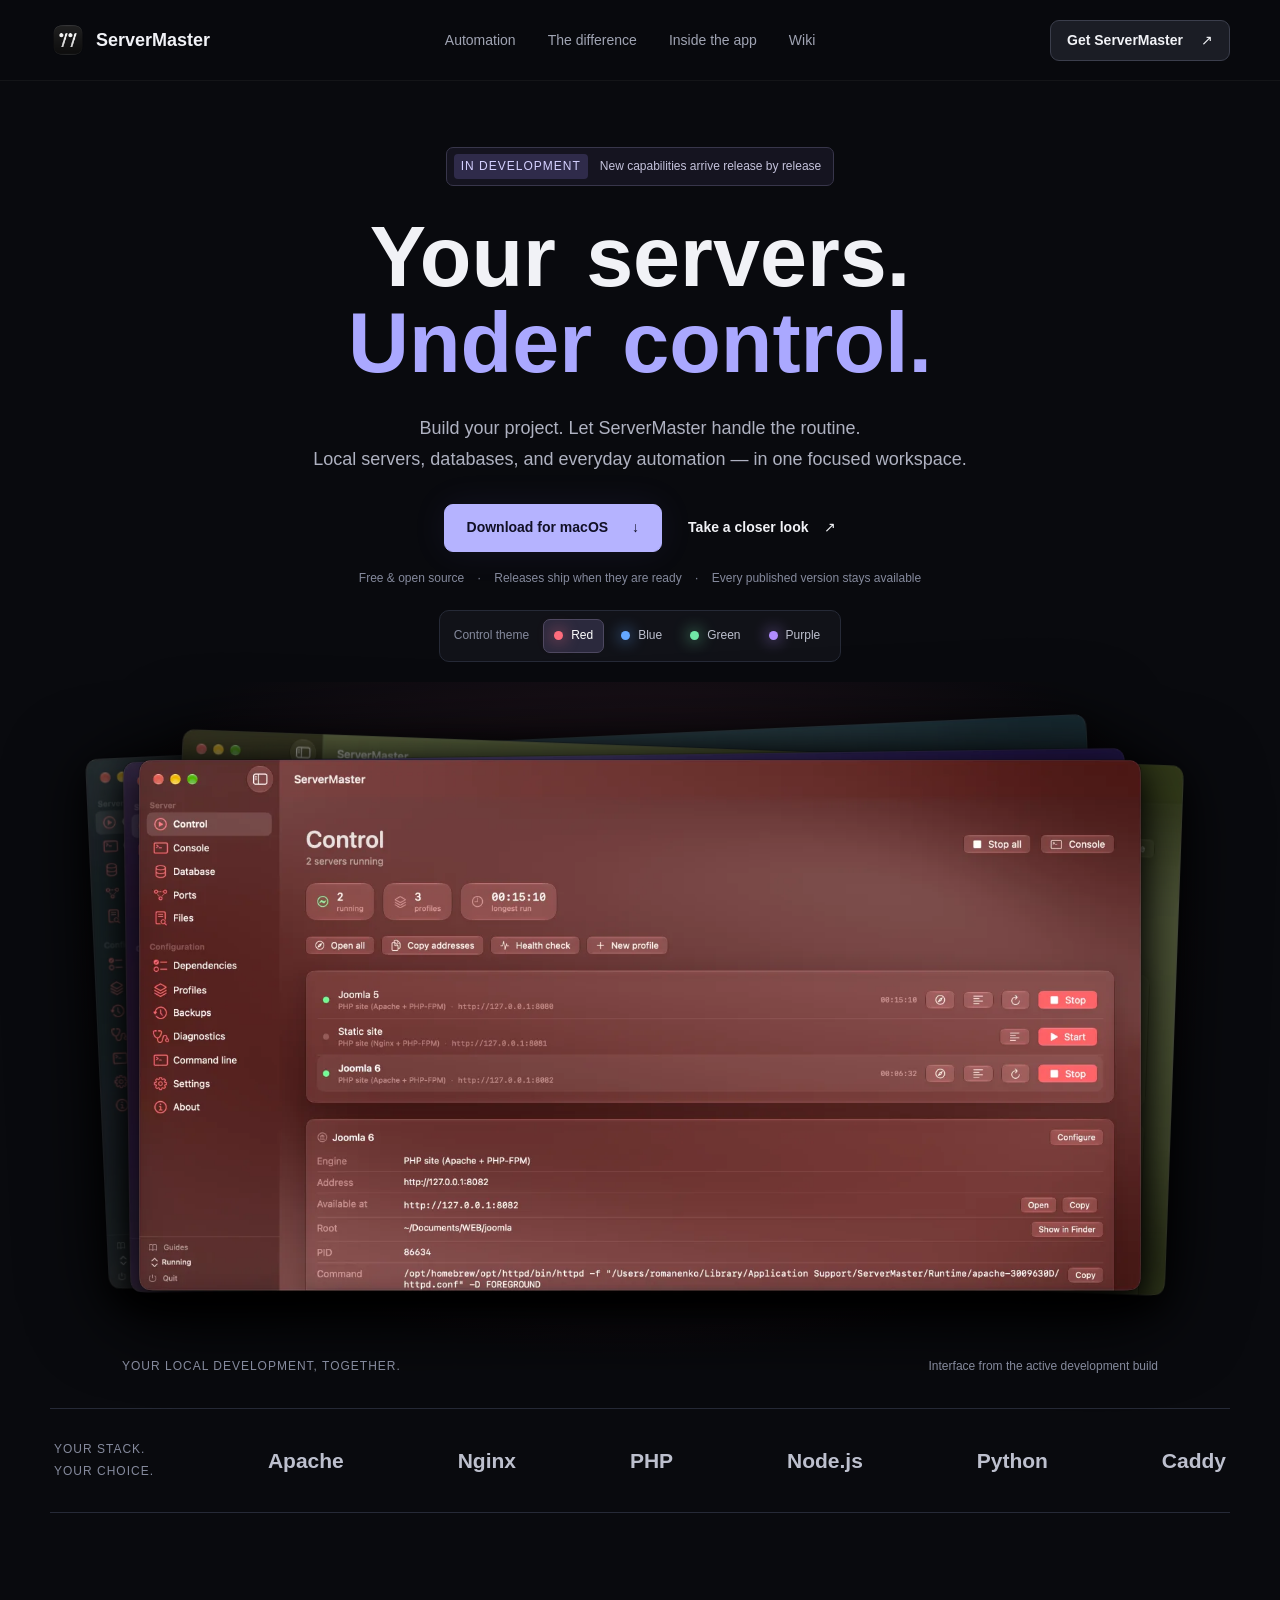
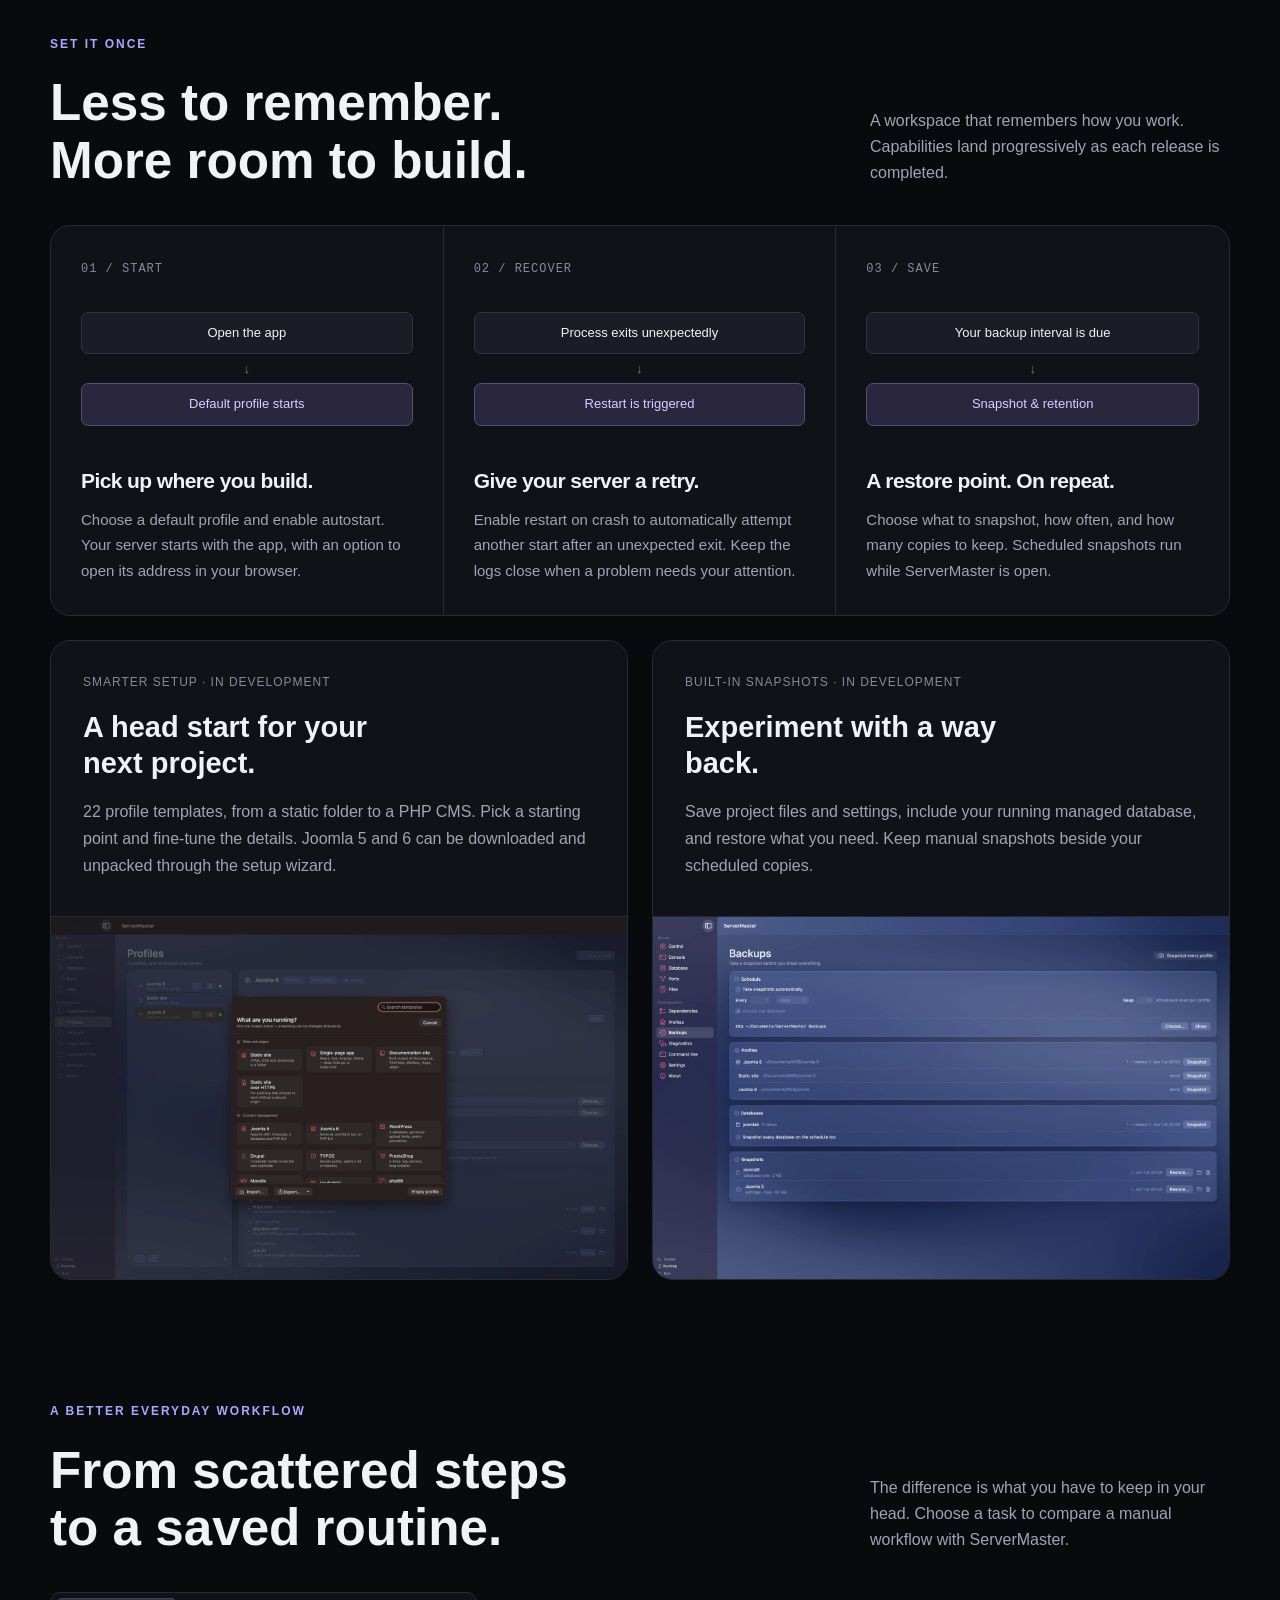
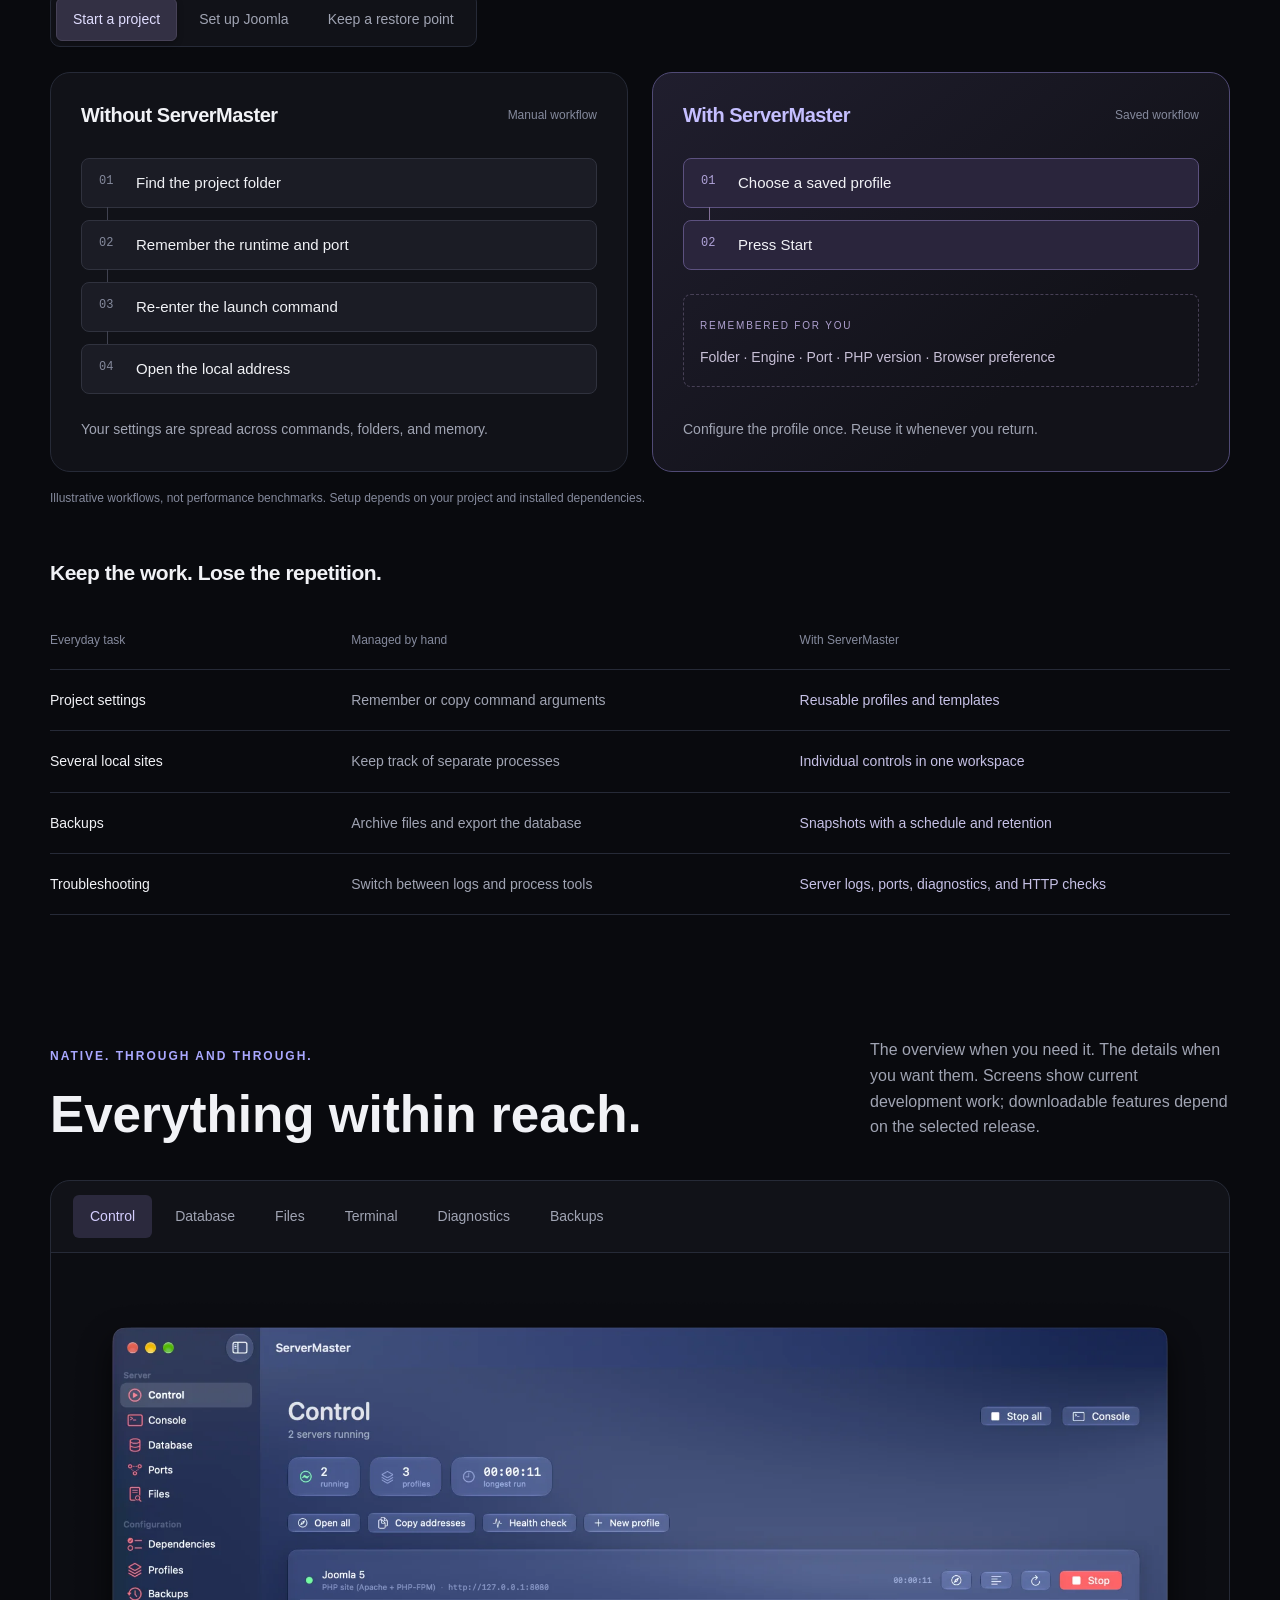
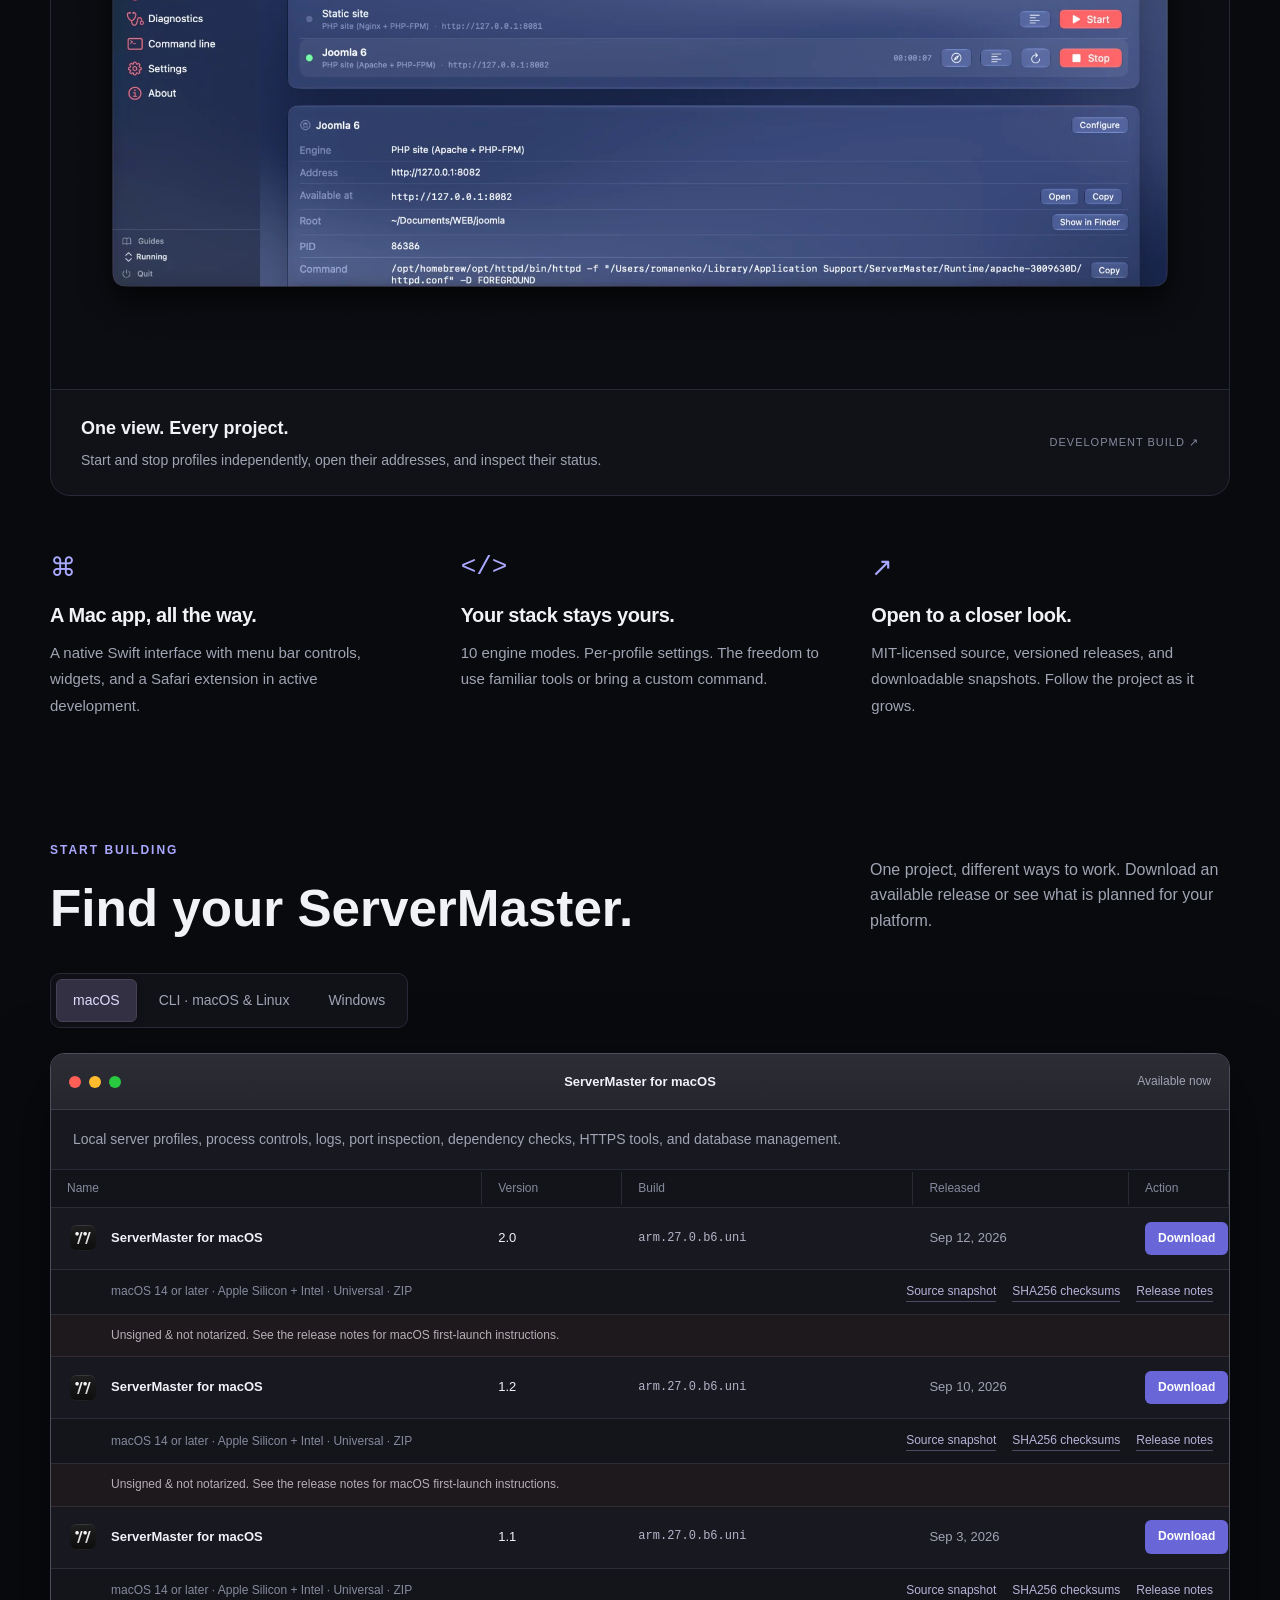
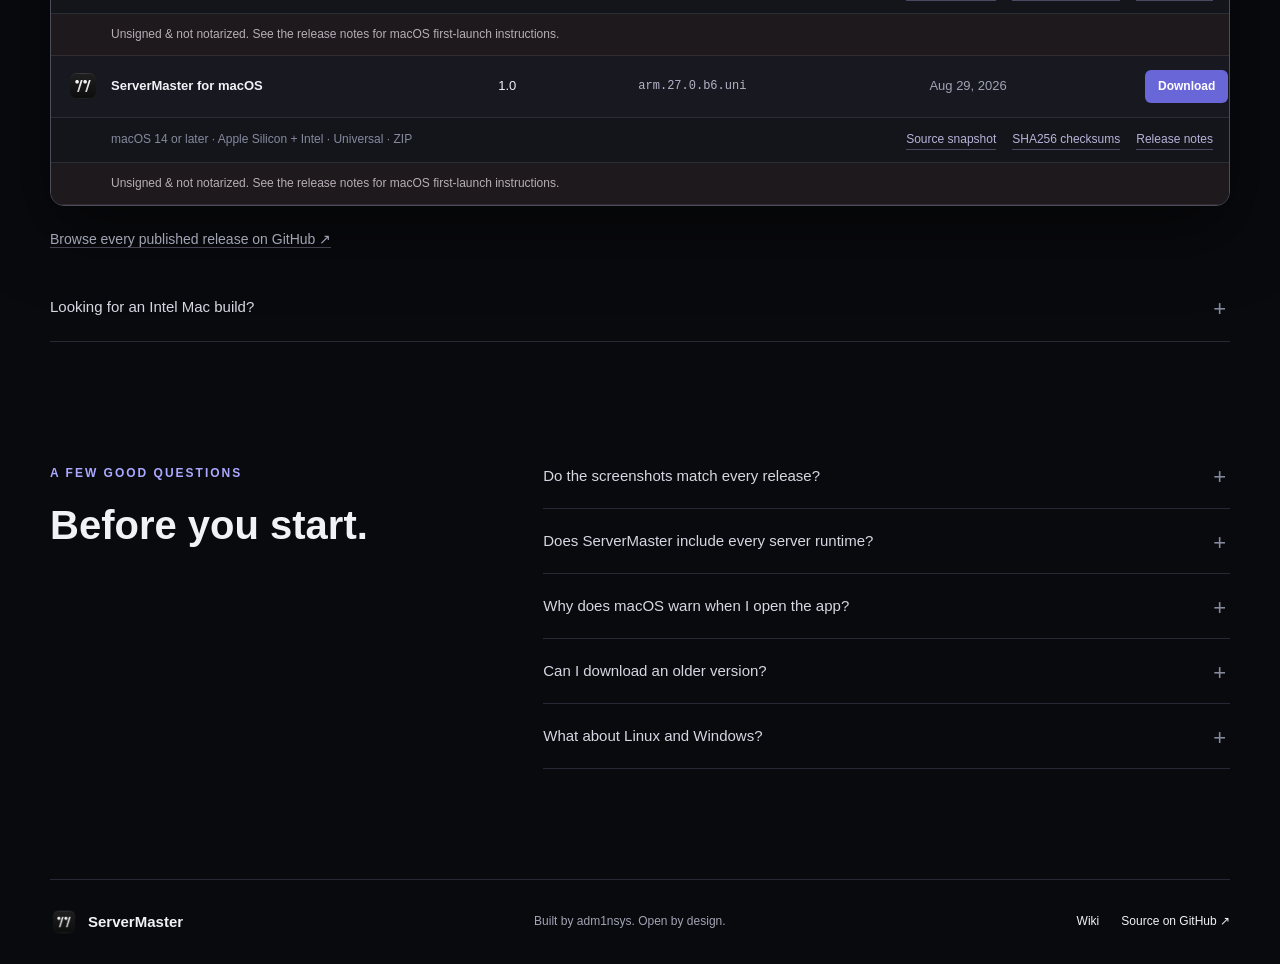
==== commit 7ecd813f: "Build ServerMaster website" ====
--- a/web/index.html
+++ b/web/index.html
@@ -1,27 +1,145 @@
 <!doctype html>
 <html lang="en">
-  <head>
-    <meta charset="utf-8">
-    <meta name="viewport" content="width=device-width, initial-scale=1">
-    <meta name="description" content="ServerMaster project website">
-    <meta name="color-scheme" content="dark light">
-    <link rel="icon" type="image/svg+xml" href="data:image/svg+xml,%3Csvg xmlns='http://www.w3.org/2000/svg' viewBox='0 0 64 64'%3E%3Crect width='64' height='64' rx='14' fill='%230b1220'/%3E%3Cpath d='M18 20h28M18 32h28M18 44h18' stroke='%235eead4' stroke-width='6' stroke-linecap='round'/%3E%3C/svg%3E">
-    <link rel="stylesheet" href="assets/site.css">
-    <title>ServerMaster</title>
-  </head>
-  <body>
-    <main>
-      <p class="eyebrow">ServerMaster</p>
-      <h1>Local server control, without the clutter.</h1>
-      <p class="summary">
-        Native macOS tooling and a Swift command-line interface for managing
-        local web development environments.
-      </p>
-      <nav aria-label="Project links">
-        <a class="primary" href="https://github.com/adm1nsys/ServerMaster/releases">Downloads</a>
-        <a href="https://github.com/adm1nsys/ServerMaster">Source code</a>
-      </nav>
-      <p class="status">The new release archive and documentation are being prepared.</p>
-    </main>
-  </body>
+<head>
+  <meta charset="utf-8">
+  <meta name="viewport" content="width=device-width, initial-scale=1">
+  <meta name="description" content="ServerMaster brings local servers, databases, logs, profiles, and everyday automation into one focused workspace.">
+  <meta name="theme-color" content="#090a0e">
+  <meta name="color-scheme" content="dark">
+  <meta property="og:title" content="ServerMaster — Your servers. Under control.">
+  <meta property="og:description" content="A focused home for local servers, databases, profiles, logs, and everyday automation.">
+  <link rel="icon" type="image/png" href="assets/icon.png">
+  <link rel="stylesheet" href="assets/site.css?v=20260912">
+  <title>ServerMaster — Your servers. Under control.</title>
+</head>
+<body>
+  <a class="skip-link" href="#main">Skip to content</a>
+  <header class="site-header">
+    <nav class="nav wrap" aria-label="Main navigation">
+      <a class="brand" href="./" aria-label="ServerMaster home"><img src="assets/icon.png" width="36" height="36" alt=""><span>ServerMaster</span></a>
+      <div class="nav-links"><a href="#automation">Automation</a><a href="#workflow">The difference</a><a href="#inside">Inside the app</a><a href="wiki.html">Wiki</a></div>
+      <a class="button button-small" href="#downloads">Get ServerMaster <span aria-hidden="true">↗</span></a>
+    </nav>
+  </header>
+  <main id="main">
+    <section class="hero wrap" aria-labelledby="hero-title">
+      <p class="release-pill"><span class="pill-label">IN DEVELOPMENT</span> New capabilities arrive release by release</p>
+      <h1 id="hero-title">Your servers.<br><span>Under control.</span></h1>
+      <p class="hero-copy">Build your project. Let ServerMaster handle the routine.<br class="desktop-break"> Local servers, databases, and everyday automation — in one focused workspace.</p>
+      <div class="hero-actions"><a class="button button-primary" href="#downloads">Download for macOS <span aria-hidden="true">↓</span></a><a class="text-link" href="#inside">Take a closer look <span aria-hidden="true">↗</span></a></div>
+      <p class="hero-note">Free &amp; open source <span>·</span> Releases ship when they are ready <span>·</span> Every published version stays available</p>
+      <div class="theme-switcher" aria-label="Choose Control screen color">
+        <span>Control theme</span>
+        <div class="theme-buttons" role="group">
+          <button type="button" class="theme-dot is-active" data-theme="red" aria-pressed="true"><span class="dot red"></span>Red</button>
+          <button type="button" class="theme-dot" data-theme="blue" aria-pressed="false"><span class="dot blue"></span>Blue</button>
+          <button type="button" class="theme-dot" data-theme="green" aria-pressed="false"><span class="dot green"></span>Green</button>
+          <button type="button" class="theme-dot" data-theme="purple" aria-pressed="false"><span class="dot purple"></span>Purple</button>
+        </div>
+      </div>
+      <figure class="hero-screen color-stack theme-red" data-tilt>
+        <div class="stack-layer stack-blue"><img src="assets/control-blue.webp" width="1600" height="1005" alt="" aria-hidden="true"></div>
+        <div class="stack-layer stack-green"><img src="assets/control-green.webp" width="1600" height="1005" alt="" aria-hidden="true"></div>
+        <div class="stack-layer stack-purple"><img src="assets/control-purple.webp" width="1600" height="1005" alt="" aria-hidden="true"></div>
+        <div class="stack-layer stack-red"><img src="assets/control-red.webp" width="1600" height="1005" alt="" aria-hidden="true"></div>
+        <div class="stack-layer stack-main"><img id="hero-control-image" src="assets/control-red.webp" width="1600" height="1005" alt="ServerMaster Control screen showing several server profiles and their running state." fetchpriority="high"></div>
+        <figcaption><span>YOUR LOCAL DEVELOPMENT, TOGETHER.</span><span>Interface from the active development build</span></figcaption>
+      </figure>
+      <div class="engine-strip" aria-label="Supported engine families"><span>YOUR STACK.<br>YOUR CHOICE.</span><a href="https://httpd.apache.org/" target="_blank" rel="noopener">Apache</a><a href="https://nginx.org/" target="_blank" rel="noopener">Nginx</a><a href="https://www.php.net/" target="_blank" rel="noopener">PHP</a><a href="https://nodejs.org/" target="_blank" rel="noopener">Node.js</a><a href="https://www.python.org/" target="_blank" rel="noopener">Python</a><a href="https://caddyserver.com/" target="_blank" rel="noopener">Caddy</a></div>
+    </section>
+    <section id="automation" class="section wrap" aria-labelledby="automation-title">
+      <div class="section-heading">
+        <div><p class="eyebrow">SET IT ONCE</p><h2 id="automation-title">Less to remember.<br>More room to build.</h2></div>
+        <p class="section-copy">A workspace that remembers how you work. Capabilities land progressively as each release is completed.</p>
+      </div>
+      <div class="automation-grid">
+        <article class="automation-card">
+          <span class="feature-number">01 / START</span>
+          <div class="event-flow"><span>Open the app</span><span class="flow-connector" aria-hidden="true">↓</span><span class="flow-result">Default profile starts</span></div>
+          <h3>Pick up where you build.</h3><p>Choose a default profile and enable autostart. Your server starts with the app, with an option to open its address in your browser.</p>
+        </article>
+        <article class="automation-card">
+          <span class="feature-number">02 / RECOVER</span>
+          <div class="event-flow"><span>Process exits unexpectedly</span><span class="flow-connector" aria-hidden="true">↓</span><span class="flow-result">Restart is triggered</span></div>
+          <h3>Give your server a retry.</h3><p>Enable restart on crash to automatically attempt another start after an unexpected exit. Keep the logs close when a problem needs your attention.</p>
+        </article>
+        <article class="automation-card">
+          <span class="feature-number">03 / SAVE</span>
+          <div class="event-flow"><span>Your backup interval is due</span><span class="flow-connector" aria-hidden="true">↓</span><span class="flow-result">Snapshot &amp; retention</span></div>
+          <h3>A restore point. On repeat.</h3><p>Choose what to snapshot, how often, and how many copies to keep. Scheduled snapshots run while ServerMaster is open.</p>
+        </article>
+      </div>
+      <div class="feature-pair">
+        <article class="feature-panel">
+          <div class="panel-copy"><span class="tag">SMARTER SETUP · IN DEVELOPMENT</span><h3>A head start for your next project.</h3><p>22 profile templates, from a static folder to a PHP CMS. Pick a starting point and fine-tune the details. Joomla 5 and 6 can be downloaded and unpacked through the setup wizard.</p></div>
+          <img src="assets/templates.webp" width="1680" height="1055" loading="lazy" alt="The new-profile wizard offers templates for static sites, single-page apps, Joomla, WordPress, and other project types.">
+        </article>
+        <article class="feature-panel">
+          <div class="panel-copy"><span class="tag">BUILT-IN SNAPSHOTS · IN DEVELOPMENT</span><h3>Experiment with a way back.</h3><p>Save project files and settings, include your running managed database, and restore what you need. Keep manual snapshots beside your scheduled copies.</p></div>
+          <img src="assets/backups.webp" width="1680" height="1055" loading="lazy" alt="Backups screen with interval and retention settings, per-profile snapshots, database backups, and restore controls.">
+        </article>
+      </div>
+    </section>
+    <section id="workflow" class="section wrap" aria-labelledby="workflow-title">
+      <div class="section-heading"><div><p class="eyebrow">A BETTER EVERYDAY WORKFLOW</p><h2 id="workflow-title">From scattered steps<br>to a saved routine.</h2></div><p class="section-copy">The difference is what you have to keep in your head. Choose a task to compare a manual workflow with ServerMaster.</p></div>
+      <div class="segmented" role="group" aria-label="Compare a workflow">
+        <button type="button" data-workflow="start" aria-pressed="true">Start a project</button>
+        <button type="button" data-workflow="joomla" aria-pressed="false">Set up Joomla</button>
+        <button type="button" data-workflow="backup" aria-pressed="false">Keep a restore point</button>
+      </div>
+      <div class="comparison" id="comparison" aria-live="polite" aria-atomic="true">
+        <article class="comparison-lane manual"><div class="lane-heading"><h3>Without ServerMaster</h3><span>Manual workflow</span></div><ol id="manual-steps"><li>Find the project folder</li><li>Remember the runtime and port</li><li>Re-enter the launch command</li><li>Open the local address</li></ol><p id="manual-summary">Your settings are spread across commands, folders, and memory.</p></article>
+        <article class="comparison-lane managed"><div class="lane-heading"><h3>With ServerMaster</h3><span>Saved workflow</span></div><ol id="managed-steps"><li>Choose a saved profile</li><li>Press Start</li></ol><div class="handled"><span>REMEMBERED FOR YOU</span><p id="handled-tasks">Folder · Engine · Port · PHP version · Browser preference</p></div><p id="managed-summary">Configure the profile once. Reuse it whenever you return.</p></article>
+      </div>
+      <p class="fine-print">Illustrative workflows, not performance benchmarks. Setup depends on your project and installed dependencies.</p>
+      <div class="comparison-table-wrap"><table class="comparison-table"><caption>Keep the work. Lose the repetition.</caption><thead><tr><th scope="col">Everyday task</th><th scope="col">Managed by hand</th><th scope="col">With ServerMaster</th></tr></thead><tbody>
+        <tr><th scope="row">Project settings</th><td>Remember or copy command arguments</td><td>Reusable profiles and templates</td></tr>
+        <tr><th scope="row">Several local sites</th><td>Keep track of separate processes</td><td>Individual controls in one workspace</td></tr>
+        <tr><th scope="row">Backups</th><td>Archive files and export the database</td><td>Snapshots with a schedule and retention</td></tr>
+        <tr><th scope="row">Troubleshooting</th><td>Switch between logs and process tools</td><td>Server logs, ports, diagnostics, and HTTP checks</td></tr>
+      </tbody></table></div>
+    </section>
+    <section id="inside" class="section wrap" aria-labelledby="inside-title">
+      <div class="section-heading"><div><p class="eyebrow">NATIVE. THROUGH AND THROUGH.</p><h2 id="inside-title">Everything within reach.</h2></div><p class="section-copy">The overview when you need it. The details when you want them. Screens show current development work; downloadable features depend on the selected release.</p></div>
+      <div class="gallery-shell">
+        <div class="gallery-buttons" role="group" aria-label="Choose an application screen">
+          <button type="button" data-screen="control" aria-pressed="true">Control</button><button type="button" data-screen="database" aria-pressed="false">Database</button><button type="button" data-screen="files" aria-pressed="false">Files</button><button type="button" data-screen="terminal" aria-pressed="false">Terminal</button><button type="button" data-screen="diagnostics" aria-pressed="false">Diagnostics</button><button type="button" data-screen="backups" aria-pressed="false">Backups</button>
+        </div>
+        <figure class="gallery-figure">
+          <a id="screen-full" href="assets/control.webp" target="_blank" rel="noopener" aria-label="Open current application screenshot in a new tab"><img id="gallery-image" src="assets/control.webp" width="1920" height="1086" loading="lazy" alt="ServerMaster Control screen showing separate server profiles and their running state."></a>
+          <figcaption><div aria-live="polite"><strong id="screen-title">One view. Every project.</strong><p id="screen-description">Start and stop profiles independently, open their addresses, and inspect their status.</p></div><span>DEVELOPMENT BUILD <span aria-hidden="true">↗</span></span></figcaption>
+        </figure>
+      </div>
+      <div class="detail-grid">
+        <article><span class="detail-symbol" aria-hidden="true">⌘</span><h3>A Mac app, all the way.</h3><p>A native Swift interface with menu bar controls, widgets, and a Safari extension in active development.</p></article>
+        <article><span class="detail-symbol code-symbol" aria-hidden="true">&lt;/&gt;</span><h3>Your stack stays yours.</h3><p>10 engine modes. Per-profile settings. The freedom to use familiar tools or bring a custom command.</p></article>
+        <article><span class="detail-symbol" aria-hidden="true">↗</span><h3>Open to a closer look.</h3><p>MIT-licensed source, versioned releases, and downloadable snapshots. Follow the project as it grows.</p></article>
+      </div>
+    </section>
+    <section id="downloads" class="section wrap downloads" aria-labelledby="downloads-title">
+      <div class="section-heading"><div><p class="eyebrow">START BUILDING</p><h2 id="downloads-title">Find your ServerMaster.</h2></div><p class="section-copy">One project, different ways to work. Download an available release or see what is planned for your platform.</p></div>
+      <div id="download-catalog" aria-busy="true">
+        <p id="catalog-status" role="status">Loading available releases…</p>
+        <div id="platform-buttons" class="segmented platform-buttons" role="group" aria-label="Choose a platform"></div>
+        <div id="download-panel"></div>
+        <div id="release-archive"></div>
+      </div>
+      <p class="download-fallback"><a href="https://github.com/adm1nsys/ServerMaster/releases">Browse every published release on GitHub <span aria-hidden="true">↗</span></a></p>
+      <noscript><p class="fine-print">Enable JavaScript for the platform picker, or use the GitHub release archive above.</p></noscript>
+      <details class="intel-note"><summary>Looking for an Intel Mac build?</summary><p>The published 1.0 Universal build includes both Apple Silicon and Intel. A separate Intel-only legacy line is planned for later; it does not have a downloadable release yet.</p></details>
+    </section>
+    <section class="section wrap questions" aria-labelledby="questions-title">
+      <div><p class="eyebrow">A FEW GOOD QUESTIONS</p><h2 id="questions-title">Before you start.</h2></div>
+      <div class="faq-list">
+        <details><summary>Do the screenshots match every release?</summary><p>The screenshots show active development work. The download section identifies the exact published version you will receive; features can differ between releases and platforms.</p></details>
+        <details><summary>Does ServerMaster include every server runtime?</summary><p>ServerMaster manages local tools. Depending on your engine, you may need PHP, Node.js, Nginx, Caddy, or other dependencies. The app checks what is available and provides installation controls.</p></details>
+        <details><summary>Why does macOS warn when I open the app?</summary><p>The current release is unsigned and not notarized. Download it from the official GitHub release, then follow that release's first-launch instructions in System Settings → Privacy &amp; Security.</p></details>
+        <details><summary>Can I download an older version?</summary><p>Yes. Published builds stay in GitHub Releases. The release archive includes application downloads, source snapshots, and checksums where available. New releases can be added without replacing older entries.</p></details>
+        <details><summary>What about Linux and Windows?</summary><p>The Swift CLI is being developed as a shared codebase for macOS and Linux, with Linux glibc and musl builds planned. A native Windows interface is also planned. The platform picker will show downloads when those releases exist.</p></details>
+      </div>
+    </section>
+  </main>
+  <footer class="footer wrap"><a class="brand" href="./"><img src="assets/icon.png" width="28" height="28" alt=""><span>ServerMaster</span></a><p>Built by <a href="https://github.com/adm1nsys">adm1nsys</a>. Open by design.</p><div class="footer-links"><a href="wiki.html">Wiki</a><a href="https://github.com/adm1nsys/ServerMaster">Source on GitHub ↗</a></div></footer>
+  <script src="assets/site.js?v=20260912" defer></script>
+</body>
 </html>
--- a/web/assets/site.css
+++ b/web/assets/site.css
@@ -1,91 +1,164 @@
-:root {
-  color-scheme: dark;
-  font-family: Inter, ui-sans-serif, system-ui, -apple-system, BlinkMacSystemFont, "Segoe UI", sans-serif;
-  background: #070b12;
-  color: #e5eef8;
-}
+@charset "UTF-8";
+:root{color-scheme:dark;--bg:#090a0e;--panel:#111218;--panel-2:#171922;--text:#f1f2f6;--muted:#a0a4b3;--dim:#858a9d;--line:#262a37;--accent:#aaa8ff;--accent-strong:#7774ed;--green:#9be2ba;--radius:20px;font-family:Inter,-apple-system,BlinkMacSystemFont,"Segoe UI",sans-serif;font-synthesis:none}
+*{box-sizing:border-box}html{scroll-behavior:smooth;scroll-padding-top:100px}body{margin:0;background:var(--bg);color:var(--text);font-size:16px;line-height:1.6;-webkit-font-smoothing:antialiased}a{color:inherit;text-decoration:none}button,input,select{font:inherit}button,a{-webkit-tap-highlight-color:transparent}button{cursor:pointer}img{max-width:100%;height:auto;display:block}button:focus-visible,a:focus-visible,select:focus-visible,summary:focus-visible{outline:3px solid var(--accent);outline-offset:5px}::selection{background:#545289;color:#fff}.wrap{width:min(1180px,calc(100% - 64px));margin-inline:auto}.skip-link{position:fixed;z-index:100;left:16px;top:-90px;padding:12px 20px;background:var(--accent);color:#10101b}.skip-link:focus{top:12px}.site-header{position:sticky;top:0;z-index:30;background:rgba(9,10,14,.88);backdrop-filter:blur(22px);border-bottom:1px solid #ffffff0c}.nav{min-height:80px;display:flex;align-items:center;justify-content:space-between;gap:26px}.brand{display:inline-flex;align-items:center;gap:10px;font-weight:650;font-size:18px;letter-spacing:-.5px;flex-shrink:0}.nav-links{display:flex;gap:32px;color:var(--muted);font-size:14px}.nav-links a:hover,.text-link:hover,.footer a:hover{color:var(--accent)}.button{display:inline-flex;align-items:center;justify-content:center;gap:24px;min-height:48px;padding:12px 22px;border:1px solid #3b3e4c;border-radius:9px;font-weight:600;font-size:14px;line-height:1.5;background:#1b1d25;transition:background .2s,transform .2s,border-color .2s}.button:hover{background:#2b2d3a;border-color:#6c7080;transform:translateY(-2px)}.button-small{min-height:40px;padding:9px 16px;font-size:14px;gap:18px}.button-primary{background:#b5b3ff;border-color:#b5b3ff;color:#111026;box-shadow:0 0 35px #7774ed17}.button-primary:hover{background:#cbcaff;border-color:#cbcaff}.text-link{font-size:14px;font-weight:550;display:inline-flex;gap:16px;align-items:center}.hero{text-align:center;padding-top:66px}.release-pill{display:inline-flex;align-items:center;gap:12px;border:1px solid #38364b;background:#151420;padding:6px 12px 6px 7px;border-radius:7px;color:#c4c2db;font-size:12px;margin:0 0 28px}.pill-label{color:#d4d0ff;font-size:12px;letter-spacing:1px;padding:3px 7px;border-radius:4px;background:#2f2b4a}.hero h1{font-size:clamp(54px,6.6vw,90px);line-height:1.02;letter-spacing:-5px;margin:0 0 26px;font-weight:660}.hero h1 span{color:var(--accent)}.hero-copy{color:#afb2c1;font-size:18px;line-height:1.75;margin:0 auto 28px;max-width:660px}.hero-actions{display:flex;gap:26px;justify-content:center;align-items:center}.hero-note{color:var(--dim);font-size:12px;margin:17px 0 32px}.hero-note span{padding:0 10px}.hero-screen{position:relative;margin:0;background:radial-gradient(ellipse at 50% 40%,#32345b52,transparent 70%)}.hero-screen img{width:100%;filter:drop-shadow(0 10px 36px #0009)}.hero-screen figcaption{display:flex;justify-content:space-between;gap:12px;margin:12px 24px 32px;color:var(--dim);font-size:12px;letter-spacing:1px}.hero-screen figcaption span:last-child{letter-spacing:0}.engine-strip{display:flex;align-items:center;justify-content:space-between;gap:24px;border-block:1px solid var(--line);padding:30px 4px;color:#bdc0ce;font-size:21px;font-weight:600;letter-spacing:-.5px}.engine-strip span:first-child{font-size:12px;letter-spacing:1px;color:var(--dim);font-weight:500;text-align:left;line-height:1.8}.section{padding-top:122px;scroll-margin-top:12px}.eyebrow{font-size:12px;font-weight:600;letter-spacing:2px;color:var(--accent);margin:0 0 20px}h2{font-size:clamp(34px,4vw,54px);font-weight:620;line-height:1.12;letter-spacing:-2.3px;margin:0 0 22px}h3{font-size:24px;line-height:1.25;letter-spacing:-.8px;font-weight:600;margin:0 0 12px}.section-copy{max-width:550px;color:var(--muted);margin:0 0 36px;font-size:17px}.footer{margin-top:110px;padding-block:28px;border-top:1px solid var(--line);display:flex;align-items:center;justify-content:space-between;gap:20px;font-size:12px;color:var(--muted)}.footer .brand{font-size:15px;color:var(--text)}.footer p{margin:0}.footer>a:last-child{color:var(--text)}
+.section-heading{display:flex;align-items:flex-end;justify-content:space-between;gap:64px;margin-bottom:36px}
+.section-heading h2{margin-bottom:0}
+.section-heading .section-copy{max-width:360px;font-size:16px;margin:0 0 4px}
+.automation-grid{display:grid;grid-template-columns:repeat(3,minmax(0,1fr));border:1px solid var(--line);border-radius:var(--radius);overflow:hidden;background:var(--panel)}
+.automation-card{padding:28px 30px 32px;border-right:1px solid var(--line)}
+.automation-card:last-child{border-right:0}
+.feature-number{font-family:ui-monospace,SFMono-Regular,monospace;font-size:12px;letter-spacing:1px;color:var(--dim)}
+.event-flow{display:grid;justify-items:center;gap:8px;padding:32px 0;margin-bottom:10px;font-size:13px}
+.event-flow>span:first-child,.event-flow>.flow-result{width:100%;padding:10px 12px;border:1px solid #313340;border-radius:7px;text-align:center;background:#1b1c26}
+.event-flow>.flow-result{border-color:#545075;background:#29263d;color:#d5d1ff}
+.flow-connector{color:#787093;line-height:1}
+.automation-card h3{font-size:21px;letter-spacing:-.6px}
+.automation-card p{font-size:15px;line-height:1.7;color:var(--muted);margin:0}
+.feature-pair{display:grid;grid-template-columns:1fr 1fr;gap:24px;margin-top:24px}
+.feature-panel{border:1px solid var(--line);border-radius:var(--radius);overflow:hidden;background:var(--panel)}
+.panel-copy{padding:32px 32px 12px}
+.tag{font-size:12px;letter-spacing:1px;color:var(--dim);display:block;margin-bottom:17px}
+.panel-copy h3{max-width:330px;font-size:29px}
+.panel-copy p{font-size:16px;color:var(--muted);line-height:1.7;margin-bottom:25px}
+.feature-panel img{width:100%;border-top:1px solid var(--line)}
+.segmented{display:inline-flex;flex-wrap:wrap;gap:5px;padding:5px;border:1px solid var(--line);border-radius:10px;background:var(--panel);margin-bottom:25px}
+.segmented button,.gallery-buttons button{border:1px solid transparent;background:transparent;color:var(--muted);font-size:14px;line-height:1.5;border-radius:6px;padding:10px 16px;min-height:42px;transition:color .15s,background .15s}
+.segmented button:hover,.gallery-buttons button:hover{color:var(--text);background:#22232e}
+.segmented button[aria-pressed=true]{background:#333044;color:#e0ddff;border-color:#474257;box-shadow:0 2px 6px #0004}
+.comparison{display:grid;grid-template-columns:1fr 1fr;gap:24px}
+.comparison-lane{border:1px solid var(--line);background:var(--panel);border-radius:var(--radius);padding:30px;display:flex;flex-direction:column}
+.lane-heading{display:flex;align-items:center;justify-content:space-between;gap:12px;margin-bottom:30px}
+.lane-heading h3{font-size:20px;margin:0;letter-spacing:-.5px}
+.lane-heading>span{font-size:12px;color:var(--dim);white-space:nowrap}
+.comparison-lane ol{padding:0;margin:0 0 24px;list-style:none;counter-reset:steps;display:flex;flex-direction:column;gap:12px}
+.comparison-lane li{position:relative;padding:12px 16px 12px 54px;border:1px solid #30323e;border-radius:8px;font-size:15px;counter-increment:steps;background:#1b1c25}
+.comparison-lane li::before{content:counter(steps,decimal-leading-zero);position:absolute;left:17px;top:13px;color:var(--dim);font-family:ui-monospace,monospace;font-size:12px}
+.comparison-lane li+li::after{content:"";height:13px;position:absolute;width:1px;background:#404250;left:25px;top:-14px}
+.comparison-lane>p{font-size:14px;color:var(--muted);margin:auto 0 0}
+.managed{border-color:#504a75;background:linear-gradient(140deg,#201e2e,#121219 70%)}
+.managed .lane-heading h3{color:#c5bfff}
+.managed li{border-color:#5c517f;background:#2a253c}
+.managed li::before{color:#b0a3d9}
+.managed li+li::after{background:#827098}
+.handled{padding:16px;border:1px dashed #474056;border-radius:8px;margin:0 0 24px}
+.handled>span{font-size:10px;letter-spacing:1.8px;color:#afa1d0}
+.handled p{font-size:14px;color:#c7bfd6;line-height:1.8;margin:8px 0 0}
+.fine-print{font-size:12px;color:var(--dim);line-height:1.7;margin:16px 0 0}
+.comparison-table-wrap{overflow-x:auto;margin-top:48px}
+.comparison-table{width:100%;border-collapse:collapse;text-align:left;font-size:14px}
+.comparison-table caption{text-align:left;font-size:21px;font-weight:600;margin-bottom:22px;letter-spacing:-.5px}
+.comparison-table th,.comparison-table td{padding:19px 18px;border-bottom:1px solid var(--line);vertical-align:top}
+.comparison-table th:first-child{padding-left:0}
+.comparison-table thead th{font-size:12px;font-weight:500;color:var(--dim)}
+.comparison-table tbody th{font-weight:500;width:24%}
+.comparison-table td{color:var(--muted);width:38%}
+.comparison-table td:last-child{color:#c6c1e6}
+.gallery-shell{border:1px solid var(--line);border-radius:var(--radius);overflow:hidden;background:var(--panel)}
+.gallery-buttons{display:flex;flex-wrap:wrap;gap:6px;padding:14px 22px;border-bottom:1px solid var(--line)}
+.gallery-buttons button[aria-pressed=true]{background:#2b293d;color:#d4ceff}
+.gallery-figure{margin:0}
+.gallery-figure>a{display:flex;align-items:center;justify-content:center;aspect-ratio:16/10;background:#0c0d12;padding:18px}
+.gallery-figure img{width:100%;height:100%;object-fit:contain}
+.gallery-figure figcaption{display:flex;justify-content:space-between;align-items:center;gap:24px;padding:24px 30px;border-top:1px solid var(--line)}
+.gallery-figure strong{font-size:18px;font-weight:550}
+.gallery-figure p{color:var(--muted);font-size:14px;margin:6px 0 0}
+.gallery-figure figcaption>span{font-size:11px;letter-spacing:1px;color:var(--dim);white-space:nowrap}
+.detail-grid{display:grid;grid-template-columns:repeat(3,minmax(0,1fr));gap:52px;padding-top:52px}
+.detail-symbol{display:block;font-size:26px;font-weight:400;color:var(--accent);margin-bottom:16px;line-height:1.5}
+.code-symbol{font-family:ui-monospace,monospace}
+.detail-grid h3{font-size:20px;letter-spacing:-.4px}
+.detail-grid p{font-size:15px;color:var(--muted);margin:0;line-height:1.75}
+.downloads{position:relative}
+.download-card{border:1px solid #444153;background:linear-gradient(110deg,#1d1b2b,#111218 70%);border-radius:var(--radius);padding:42px;display:grid;grid-template-columns:210px 1fr;gap:50px}
+.download-visual{display:flex;align-items:center;justify-content:center;flex-direction:column;gap:26px;padding:20px 0}
+.download-visual img{filter:drop-shadow(0 18px 28px #0008)}
+.download-visual>span:last-child{font-size:12px;color:var(--dim);text-align:center}
+.download-heading{position:relative}
+.download-heading>.tag{margin-bottom:10px}
+.download-heading h3{font-size:29px;letter-spacing:-1px;padding-right:110px}
+.release-status{position:absolute;right:0;top:28px;font-size:12px;color:#c2bddf;border:1px solid #484155;border-radius:5px;background:#272231;padding:5px 9px}
+.download-description{font-size:15px;color:var(--muted);margin:16px 0 24px;max-width:570px}
+.download-metadata{display:grid;grid-template-columns:1fr 1fr;gap:18px 28px;padding-top:24px;border-top:1px solid var(--line);margin:0 0 26px}
+.download-metadata dt{font-size:12px;color:var(--dim);margin-bottom:4px}
+.download-metadata dd{font-size:14px;margin:0;overflow-wrap:anywhere}
+.download-assets{display:flex;align-items:center;flex-wrap:wrap;gap:22px;margin-top:8px}
+.secondary-downloads{display:flex;flex-wrap:wrap;gap:22px;font-size:12px;margin:18px 0 0;color:var(--muted)}
+.secondary-downloads a,.archive-links a,.download-fallback a{border-bottom:1px solid #45404d}
+.secondary-downloads a:hover,.archive-links a:hover,.download-fallback a:hover{color:var(--accent)}
+.unsigned-note{font-size:12px;color:var(--dim);line-height:1.7;margin:23px 0 0}
+.download-fallback{font-size:14px;color:var(--muted);margin:22px 0}
+.platform-monogram{font-size:72px;font-family:ui-monospace,monospace;color:#b9b3df;line-height:1.2}
+.target-chips{display:flex;flex-wrap:wrap;gap:10px}
+.target-chips span{font-size:13px;border:1px solid #43404e;border-radius:5px;padding:6px 10px;color:#c1bbd6}
+.planned-notice{font-size:14px;color:var(--dim);margin:24px 0 0}
+.archive,.intel-note{border-bottom:1px solid var(--line);padding:2px 0}
+summary{cursor:pointer;list-style:none;position:relative;padding:20px 36px 20px 0;font-size:15px;color:#d6d7e2}
+summary::-webkit-details-marker{display:none}
+summary::after{content:"+";position:absolute;right:4px;top:16px;color:var(--dim);font-size:22px}
+details[open]>summary::after{content:"−"}
+details>p{color:var(--muted);font-size:14px;line-height:1.8;max-width:750px;margin:0 0 22px}
+.archive-list{list-style:none;margin:0;padding:0 0 16px}
+.archive-list li{padding:18px 0;border-top:1px solid var(--line);display:flex;align-items:center;justify-content:space-between;gap:26px}
+.archive-description strong{display:block;font-size:14px;font-weight:550}
+.archive-description>span{font-size:12px;color:var(--dim)}
+.archive-links{display:flex;flex-wrap:wrap;gap:12px 20px;font-size:12px;color:var(--muted)}
+.questions{display:grid;grid-template-columns:1fr 1.6fr;gap:64px}
+.questions h2{font-size:40px}
+.faq-list details{border-bottom:1px solid var(--line)}
+.faq-list details:first-child summary{padding-top:0}
+.faq-list details:first-child summary::after{top:-5px}
+.catalog-error{padding:22px;border:1px solid var(--line);border-radius:12px;color:var(--muted)}
+.sr-only{position:absolute;width:1px;height:1px;margin:-1px;overflow:hidden;clip-path:inset(50%);white-space:nowrap}
+@media(max-width:1000px){.download-card{grid-template-columns:145px 1fr;gap:30px;padding:32px}.download-visual img{width:135px}.automation-card{padding:25px 22px}.section-heading{gap:35px}.lane-heading{flex-wrap:wrap;gap:6px}.lane-heading>span{flex-basis:100%}.detail-grid{gap:30px}.panel-copy{padding:27px 25px 10px}}
+@media(max-width:800px){.wrap{width:calc(100% - 40px)}.nav-links{gap:18px}.nav-links a:last-child{display:none}.nav{gap:18px}.brand{font-size:16px}.hero{padding-top:52px}.hero h1{letter-spacing:-3px}.engine-strip{flex-wrap:wrap;justify-content:center;gap:20px 30px;font-size:18px}.engine-strip span:first-child{flex-basis:100%;text-align:center}.engine-strip br{display:none}.section{padding-top:85px}.footer{flex-wrap:wrap;margin-top:80px}.hero-screen figcaption{margin-inline:0}.section-heading{display:block;margin-bottom:30px}.section-heading h2{margin-bottom:22px}.section-heading .section-copy{max-width:540px}.automation-grid{grid-template-columns:1fr}.automation-card{border-right:0;border-bottom:1px solid var(--line);padding:27px}.automation-card:last-child{border-bottom:0}.event-flow{grid-template-columns:1fr 25px 1fr;gap:8px;padding:22px 0}.flow-connector{transform:rotate(-90deg)}.automation-card h3{font-size:23px}.feature-pair{gap:18px}.panel-copy h3{font-size:25px}.comparison{gap:18px}.comparison-lane{padding:22px}.detail-grid{gap:22px}.download-heading h3{font-size:26px}.download-heading>.release-status{position:static;display:inline-block;margin:6px 0 0}.download-heading h3{padding:0}.questions{grid-template-columns:1fr;gap:22px}.gallery-buttons{padding:12px}.gallery-figure figcaption{padding:22px}.gallery-figure figcaption>span{display:none}.archive-list li{align-items:flex-start;flex-direction:column;gap:12px}}
+@media(max-width:540px){.wrap{width:calc(100% - 32px)}.nav{min-height:66px}.nav-links{display:none}.nav>.button{padding:8px 12px;font-size:12px;gap:8px}.brand{gap:6px}.brand img{width:30px}.release-pill{font-size:12px;gap:8px}.pill-label{font-size:12px;letter-spacing:0}.hero h1{font-size:56px;letter-spacing:-3px}.hero-copy{font-size:16px;line-height:1.65}.desktop-break{display:none}.hero-actions{gap:17px;flex-direction:column}.hero-note{font-size:12px;line-height:1.8;max-width:280px;margin-inline:auto}.hero-note span{padding:0 5px}.hero-screen{margin-inline:-12px}.hero-screen figcaption{font-size:12px;flex-direction:column;gap:4px}.hero-screen img{width:100%}h2{letter-spacing:-1.5px}.footer{justify-content:flex-start;gap:20px}.footer p{order:3;flex-basis:100%}}
+@media(prefers-reduced-motion:reduce){html{scroll-behavior:auto}*,*::before,*::after{animation:none!important;transition:none!important}}
+@media(max-width:600px){.feature-pair,.comparison,.detail-grid{grid-template-columns:1fr}.detail-grid{gap:32px}.feature-panel .panel-copy{padding:26px 24px 10px}.download-card{padding:26px;grid-template-columns:1fr;gap:10px}.download-visual{flex-direction:row;justify-content:flex-start;padding:0 0 20px;border-bottom:1px solid var(--line)}.download-visual img{width:58px}.download-visual>.platform-monogram{font-size:42px}.download-visual>span:last-child{text-align:left}.download-content{padding-top:14px}.download-heading h3{font-size:26px}.download-metadata{gap:20px 16px}.download-assets{align-items:flex-start;flex-direction:column;gap:18px}.download-assets>.button{width:100%;gap:12px}.segmented{display:flex;gap:4px}.segmented button{flex:1;padding:10px 8px;font-size:12px}.gallery-buttons{gap:3px}.gallery-buttons button{font-size:12px;padding:8px 9px}.gallery-figure>a{padding:4px}.gallery-figure figcaption{padding:20px}.comparison-table{min-width:580px}.comparison-table caption{font-size:20px}.gallery-figure strong{font-size:17px}.fine-print{font-size:12px}.event-flow{font-size:12px}.event-flow>span:first-child,.event-flow>.flow-result{padding:10px 8px}.questions h2{font-size:34px}}
 
-* {
-  box-sizing: border-box;
-}
+/* Layered product view and progressive motion */
+.color-stack{--tilt-x:0px;--tilt-y:0px;padding:50px 48px 0;isolation:isolate;perspective:1400px}
+.stack-layer{position:absolute;inset:50px 48px auto;transform-origin:50% 100%;transition:transform .45s cubic-bezier(.2,.7,.2,1),filter .45s;will-change:transform}
+.stack-layer img{border-radius:8px}.stack-blue{z-index:1;transform:translate(calc(-28px - var(--tilt-x)),calc(-24px - var(--tilt-y))) rotate(-2.6deg);filter:saturate(.8) brightness(.68)}.stack-green{z-index:2;transform:translate(calc(22px + var(--tilt-x)),calc(-13px + var(--tilt-y))) rotate(2.1deg);filter:saturate(.8) brightness(.76)}.stack-purple{z-index:3;transform:translate(calc(-8px - var(--tilt-x)),calc(-5px - var(--tilt-y))) rotate(-.8deg);filter:saturate(.9) brightness(.86)}.stack-main{position:relative;inset:auto;z-index:4;filter:none}.color-stack:hover .stack-blue{transform:translate(calc(-42px - var(--tilt-x)),calc(-38px - var(--tilt-y))) rotate(-3.3deg)}.color-stack:hover .stack-green{transform:translate(calc(37px + var(--tilt-x)),calc(-27px + var(--tilt-y))) rotate(2.9deg)}.color-stack:hover .stack-purple{transform:translate(calc(-15px - var(--tilt-x)),calc(-14px - var(--tilt-y))) rotate(-1.3deg)}.color-stack figcaption{position:relative;z-index:6}
+.hero h1,.release-pill,.hero-copy,.hero-actions,.hero-note{animation:hero-in .75s cubic-bezier(.2,.75,.25,1) both}.hero h1{animation-delay:.06s}.hero-copy{animation-delay:.12s}.hero-actions{animation-delay:.18s}.hero-note{animation-delay:.22s}.hero-screen{animation:screen-in .9s .22s cubic-bezier(.2,.75,.25,1) both}@keyframes hero-in{from{opacity:0;transform:translateY(16px)}to{opacity:1;transform:none}}@keyframes screen-in{from{opacity:0;transform:translateY(30px) scale(.985)}to{opacity:1;transform:none}}.reveal{opacity:0;transform:translateY(28px);transition:opacity .72s ease,transform .72s cubic-bezier(.2,.75,.25,1)}.reveal.is-visible{opacity:1;transform:none}.feature-pair .reveal:nth-child(2){transition-delay:.12s}.footer-links{display:flex;gap:22px;color:var(--text)}
 
-body {
-  min-height: 100vh;
-  margin: 0;
-  display: grid;
-  place-items: center;
-  background:
-    radial-gradient(circle at 20% 10%, rgb(30 64 83 / 40%), transparent 34rem),
-    #070b12;
-}
+/* Finder-style release window */
+.finder-window{border:1px solid #4b4d5a;border-radius:14px;overflow:hidden;background:#171820;box-shadow:0 24px 70px #0008}.finder-toolbar{min-height:56px;padding:0 18px;display:grid;grid-template-columns:1fr auto 1fr;align-items:center;border-bottom:1px solid #393b46;background:linear-gradient(#2c2d35,#24252d);font-size:13px}.finder-toolbar>strong{font-weight:600;text-align:center}.finder-status{justify-self:end;color:var(--muted);font-size:12px}.window-lights{display:flex;gap:8px}.window-lights i{display:block;width:12px;height:12px;border-radius:50%;background:#ff5f57}.window-lights i:nth-child(2){background:#febc2e}.window-lights i:nth-child(3){background:#28c840}.finder-description{margin:0;padding:18px 22px;color:var(--muted);font-size:14px;border-bottom:1px solid var(--line)}.finder-table{font-size:13px;overflow-x:auto}.finder-row{min-width:790px;display:grid;grid-template-columns:minmax(250px,2fr) .65fr 1.35fr 1fr 100px;align-items:center;min-height:62px;border-bottom:1px solid #2b2d36}.finder-row>span{padding:12px 16px}.finder-header{min-height:38px;color:var(--dim);font-size:12px;background:#13141a}.finder-header>span{padding-block:7px;border-right:1px solid #292b33}.finder-name{display:flex;align-items:center;gap:12px}.finder-name strong{font-weight:550}.finder-name img{border-radius:7px}.finder-mono{font-family:ui-monospace,SFMono-Regular,monospace;font-size:12px;color:#b7b4c9}.finder-date{color:var(--muted)}.finder-action{text-align:right}.finder-button{display:inline-flex;padding:7px 13px;border-radius:6px;background:#6966d7;color:#fff;font-size:12px;font-weight:600}.finder-button:hover{background:#817ee9}.finder-extras{min-width:790px;padding:12px 16px 12px 60px;display:flex;align-items:center;justify-content:space-between;gap:22px;color:var(--dim);font-size:12px;border-bottom:1px solid #2b2d36;background:#14151b}.finder-extra-links{display:flex;flex-wrap:wrap;justify-content:flex-end;gap:16px}.finder-extra-links a{color:#b7b3d9;border-bottom:1px solid #4b4861}.finder-warning{min-width:790px;margin:0;padding:11px 16px 11px 60px;color:#b7aeb6;font-size:12px;background:#1d191d;border-bottom:1px solid #332a32}.finder-planned{color:var(--dim)}
+@media(max-width:600px){.color-stack{padding:28px 18px 0}.stack-layer{inset:28px 18px auto}.color-stack:hover .stack-blue{transform:translate(-18px,-19px) rotate(-2.5deg)}.color-stack:hover .stack-green{transform:translate(18px,-13px) rotate(2.2deg)}.color-stack:hover .stack-purple{transform:translate(-7px,-7px) rotate(-.8deg)}.finder-toolbar{grid-template-columns:1fr auto}.finder-toolbar>strong{text-align:left;margin-left:14px}.finder-status{display:none}.footer-links{margin-left:auto}}
+@media(prefers-reduced-motion:reduce){.reveal{opacity:1;transform:none}}
 
-main {
-  width: min(48rem, calc(100% - 3rem));
-  padding-block: 4rem;
-}
-
-.eyebrow {
-  margin: 0 0 1rem;
-  color: #5eead4;
-  font-weight: 800;
-  letter-spacing: 0.12em;
-  text-transform: uppercase;
-}
-
-h1 {
-  max-width: 12ch;
-  margin: 0;
-  font-size: clamp(2.75rem, 9vw, 5.75rem);
-  line-height: 0.95;
-  letter-spacing: -0.055em;
-}
-
-.summary {
-  max-width: 38rem;
-  margin: 2rem 0;
-  color: #b2c0cf;
-  font-size: clamp(1.05rem, 2vw, 1.3rem);
-  line-height: 1.65;
-}
-
-nav {
-  display: flex;
-  flex-wrap: wrap;
-  gap: 0.75rem;
-}
-
-nav a {
-  min-height: 2.9rem;
-  padding: 0.75rem 1rem;
-  border: 1px solid #334155;
-  border-radius: 0.7rem;
-  color: #e5eef8;
-  font-weight: 700;
-  text-decoration: none;
-}
-
-nav a:hover,
-nav a:focus-visible {
-  border-color: #5eead4;
-  outline: none;
-}
-
-nav a.primary {
-  border-color: #5eead4;
-  background: #5eead4;
-  color: #071019;
-}
-
-.status {
-  margin-top: 2rem;
-  color: #718096;
-  font-size: 0.95rem;
-}
-
-@media (prefers-color-scheme: light) {
-  :root { color-scheme: light; background: #f7fafc; color: #0f172a; }
-  body { background: radial-gradient(circle at 20% 10%, #ccfbf1, transparent 34rem), #f7fafc; }
-  .summary { color: #475569; }
-  nav a { border-color: #94a3b8; color: #0f172a; }
-  .status { color: #64748b; }
-}
+/* Interactive polish requested after the first local preview */
+h2,h3,.brand,.engine-strip{letter-spacing:0}
+.hero h1{letter-spacing:0;word-spacing:.08em}
+.hero-note{margin-bottom:22px}
+.theme-switcher{display:inline-flex;align-items:center;gap:14px;margin:0 auto 20px;padding:8px 9px 8px 14px;border:1px solid var(--line);border-radius:10px;background:#111218;color:var(--dim);font-size:12px}
+.theme-buttons{display:flex;gap:6px}
+.theme-dot{display:inline-flex;align-items:center;gap:8px;min-height:34px;padding:6px 10px;border:1px solid transparent;border-radius:7px;background:transparent;color:#bdc0ce;font-size:12px;transition:background .18s,border-color .18s,color .18s,transform .18s}
+.theme-dot:hover{background:#22232e;color:#fff;transform:translateY(-1px)}
+.theme-dot[aria-pressed=true]{background:#2b293d;border-color:#4d4860;color:#fff}
+.dot{width:9px;height:9px;border-radius:50%;box-shadow:0 0 16px currentColor}.dot.red{color:#ff6c7c;background:#ff6c7c}.dot.blue{color:#64a7ff;background:#64a7ff}.dot.green{color:#70e6a7;background:#70e6a7}.dot.purple{color:#b18cff;background:#b18cff}
+.engine-strip a{position:relative;padding:4px 0;transition:color .2s,transform .2s}
+.engine-strip a::after{content:"";position:absolute;left:0;right:0;bottom:0;height:1px;background:currentColor;opacity:.32;transform:scaleX(0);transform-origin:left;transition:transform .22s}
+.engine-strip a:hover{color:#fff;transform:translateY(-2px)}
+.engine-strip a:hover::after{transform:scaleX(1)}
+.stack-red{z-index:1;transform:translate(calc(31px + var(--tilt-x)),calc(-31px + var(--tilt-y))) rotate(3deg);filter:saturate(.78) brightness(.66)}
+.theme-red .stack-red,.theme-blue .stack-blue,.theme-green .stack-green,.theme-purple .stack-purple{opacity:0;transform:translateY(10px) scale(.98)}
+.theme-blue .stack-main img,.theme-green .stack-main img,.theme-purple .stack-main img,.theme-red .stack-main img{animation:screen-swap .34s cubic-bezier(.2,.75,.25,1)}
+.theme-blue{background:radial-gradient(ellipse at 50% 40%,#1d4d8a55,transparent 70%)}
+.theme-green{background:radial-gradient(ellipse at 50% 40%,#1d654c55,transparent 70%)}
+.theme-purple{background:radial-gradient(ellipse at 50% 40%,#4f3d835a,transparent 70%)}
+.theme-red{background:radial-gradient(ellipse at 50% 40%,#74344d55,transparent 70%)}
+.switching{animation:panel-swap .34s cubic-bezier(.2,.75,.25,1)}
+.switching .comparison-lane,.switching.gallery-figure,.switching.finder-window{animation:content-pop .34s cubic-bezier(.2,.75,.25,1)}
+.comparison-lane li{transition:background .2s,border-color .2s,transform .2s}
+.segmented button[aria-pressed=true],.gallery-buttons button[aria-pressed=true]{animation:selected-tab .25s ease}
+.gallery-figure img{transition:opacity .2s,transform .34s cubic-bezier(.2,.75,.25,1)}
+.gallery-figure.is-loading img{opacity:.35;transform:scale(.985)}
+#download-panel{transition:opacity .2s,transform .25s}
+#download-panel.is-switching{opacity:.35;transform:translateY(8px)}
+@keyframes screen-swap{from{opacity:.45;transform:translateY(10px) scale(.992)}to{opacity:1;transform:none}}
+@keyframes panel-swap{from{opacity:.65;transform:translateY(10px)}to{opacity:1;transform:none}}
+@keyframes content-pop{from{transform:translateY(8px) scale(.995)}to{transform:none}}
+@keyframes selected-tab{from{transform:scale(.96)}to{transform:scale(1)}}
+@media(max-width:800px){.theme-switcher{display:flex;flex-direction:column;align-items:stretch;width:min(100%,420px);gap:8px}.theme-buttons{display:grid;grid-template-columns:repeat(4,1fr)}.theme-dot{justify-content:center;padding-inline:8px}.engine-strip a{font-size:18px}}
+@media(max-width:540px){.theme-buttons{grid-template-columns:repeat(2,1fr)}.theme-dot{min-height:38px}.stack-red{display:none}}
+@media(prefers-reduced-motion:reduce){.theme-dot,.engine-strip a,.gallery-figure img,#download-panel{transition:none}.theme-blue .stack-main img,.theme-green .stack-main img,.theme-purple .stack-main img,.theme-red .stack-main img,.switching,.switching .comparison-lane,.switching.gallery-figure,.switching.finder-window,.segmented button[aria-pressed=true],.gallery-buttons button[aria-pressed=true]{animation:none}}
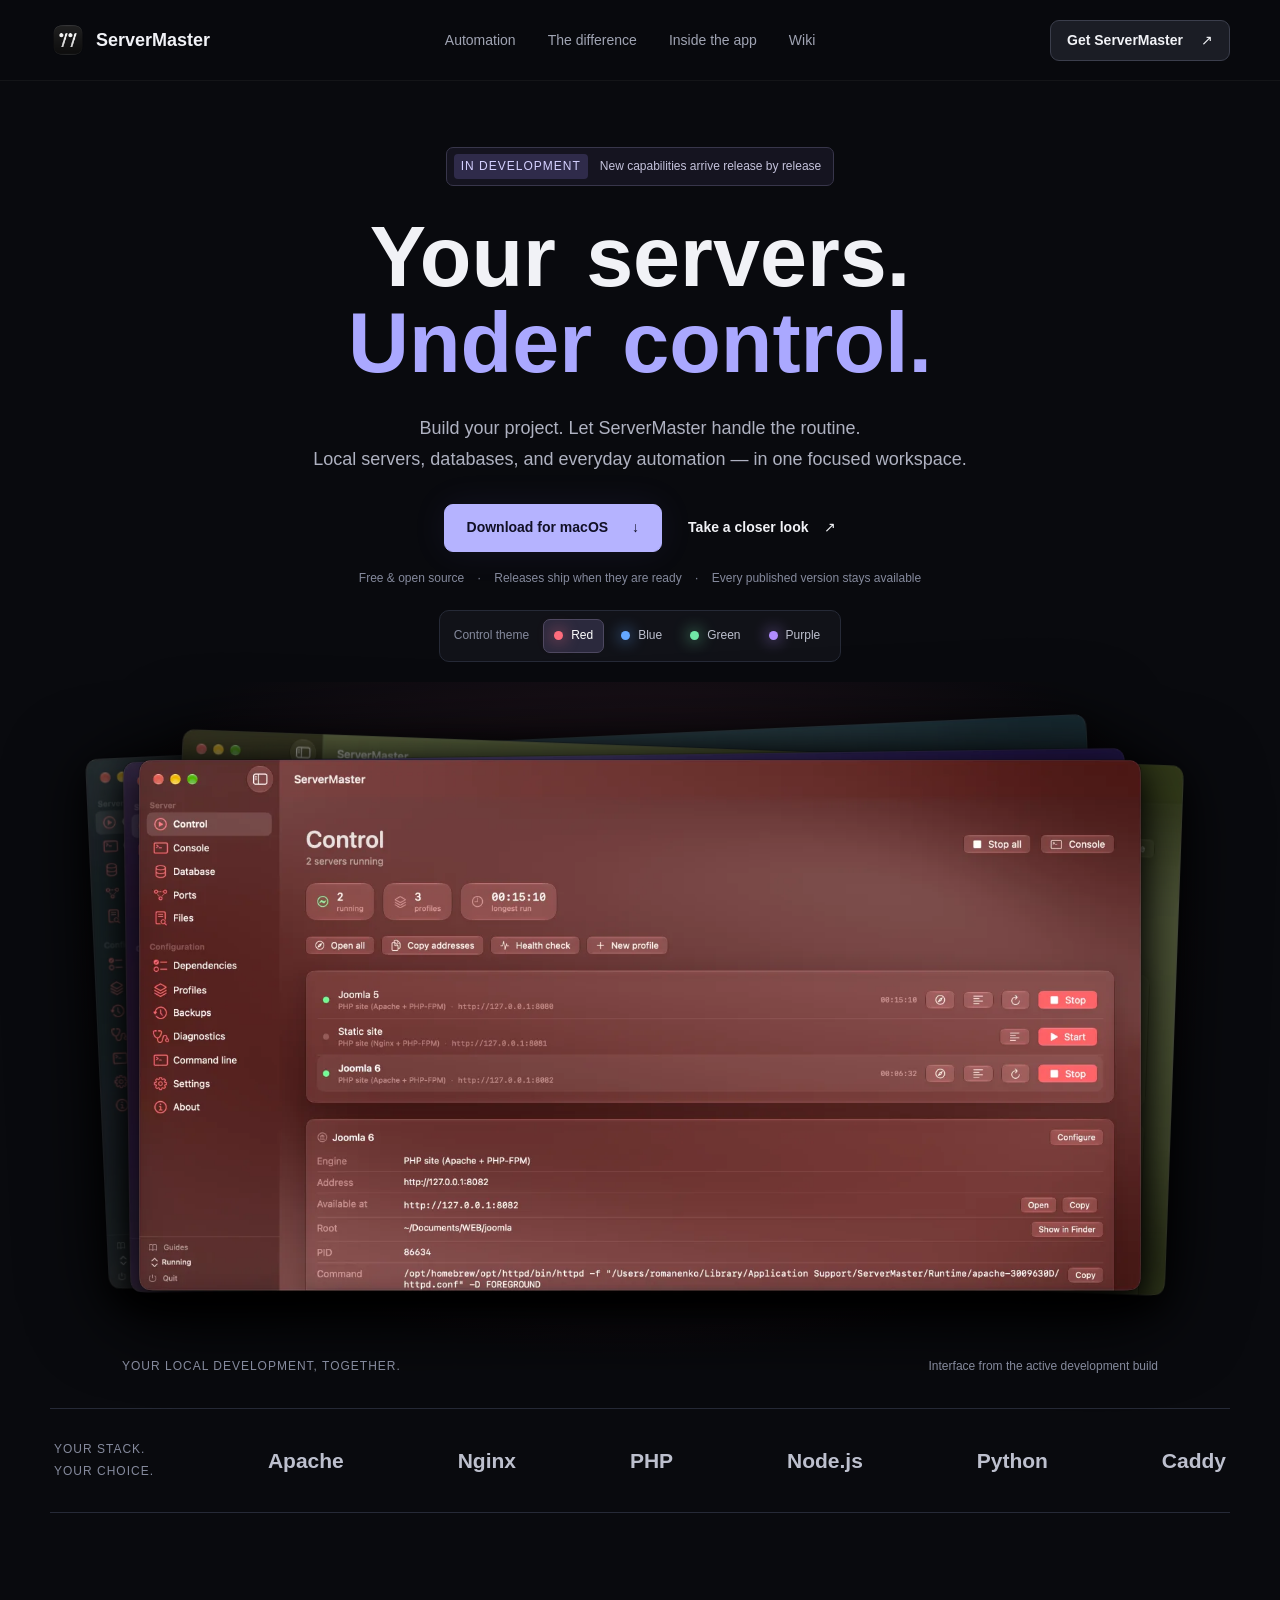
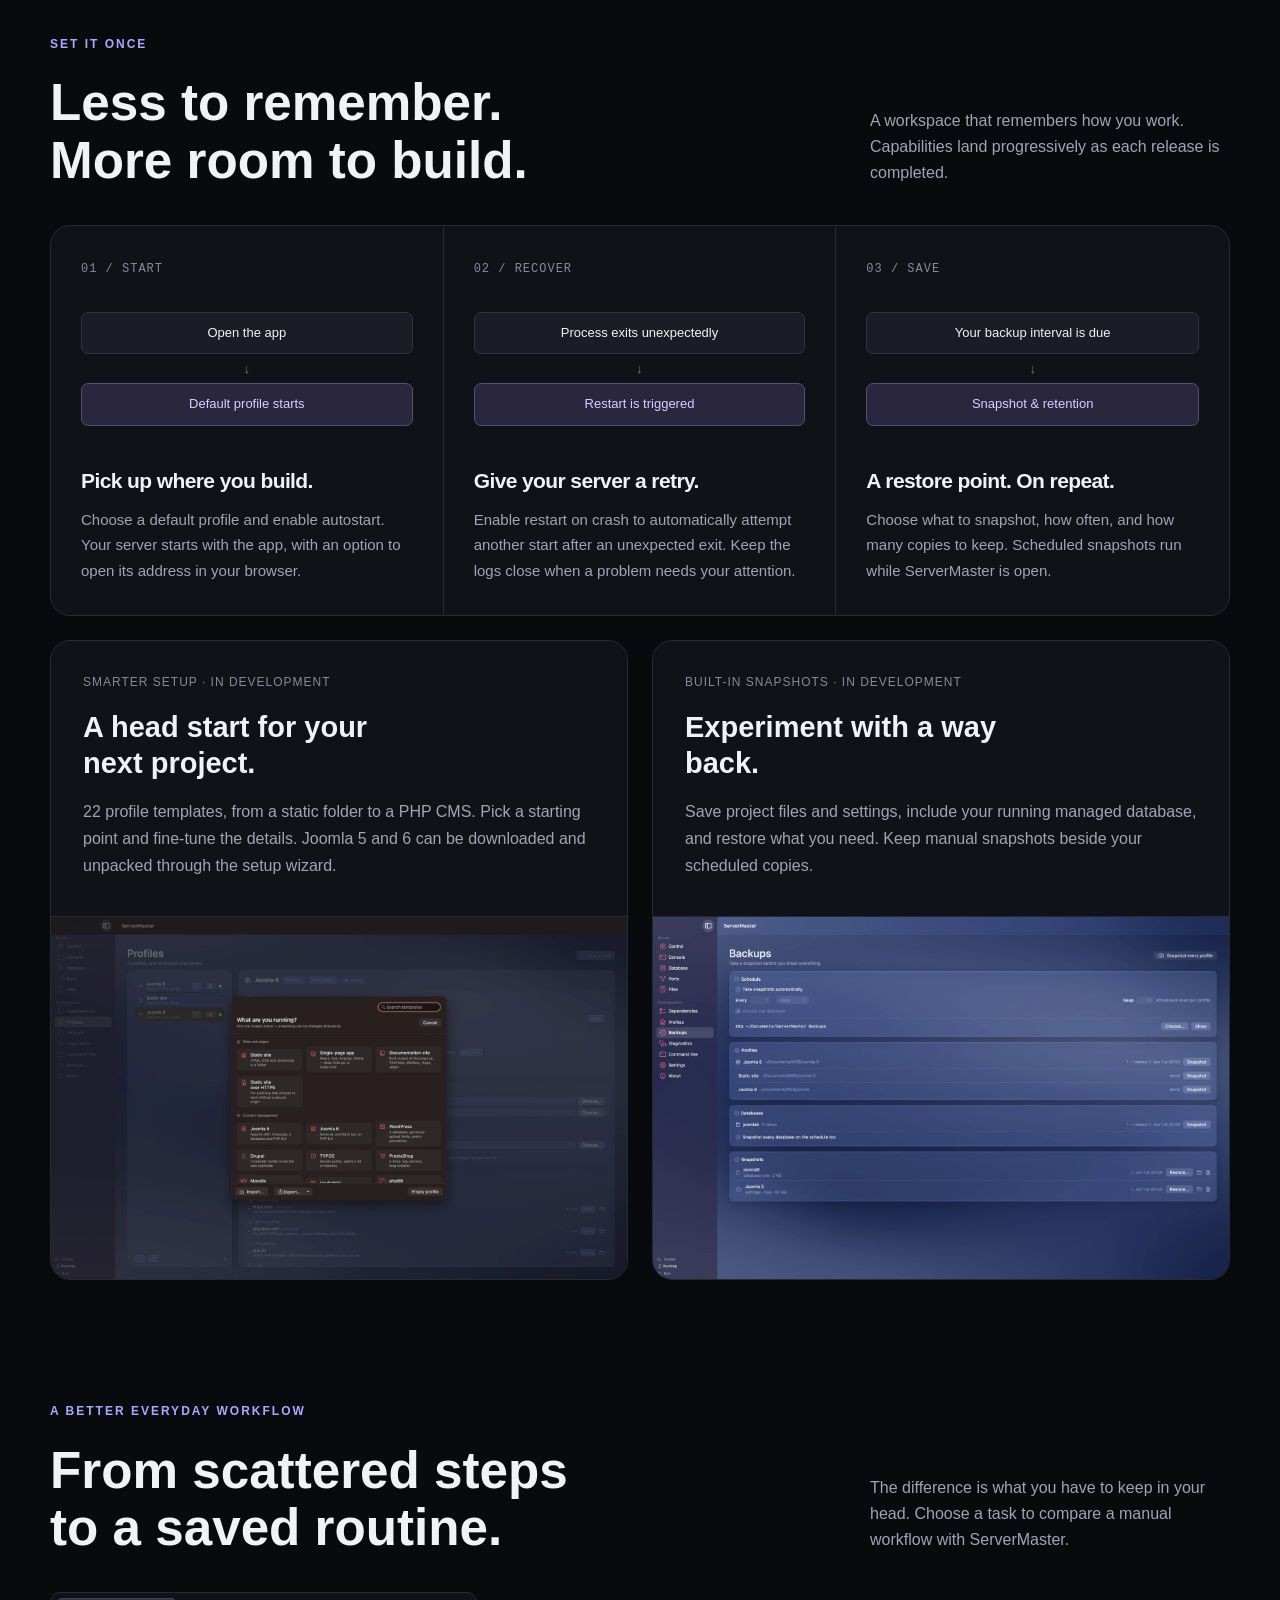
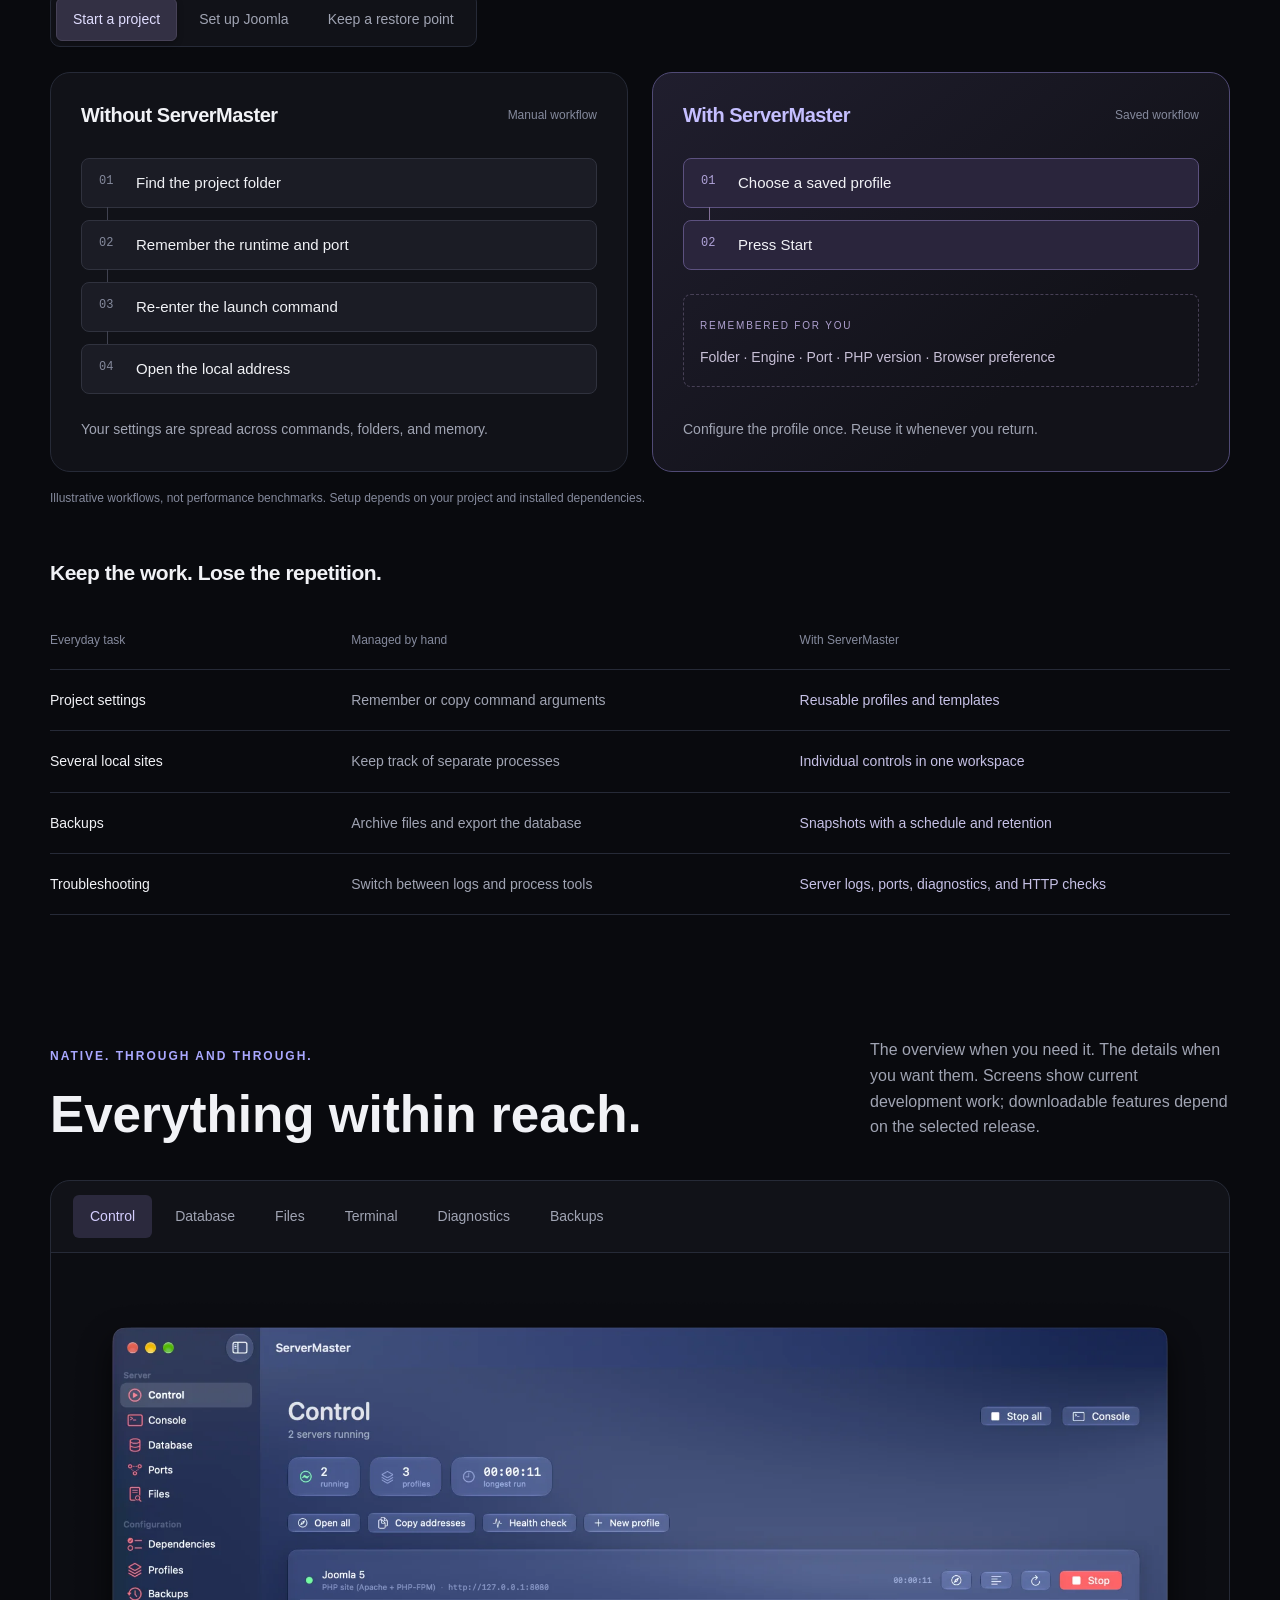
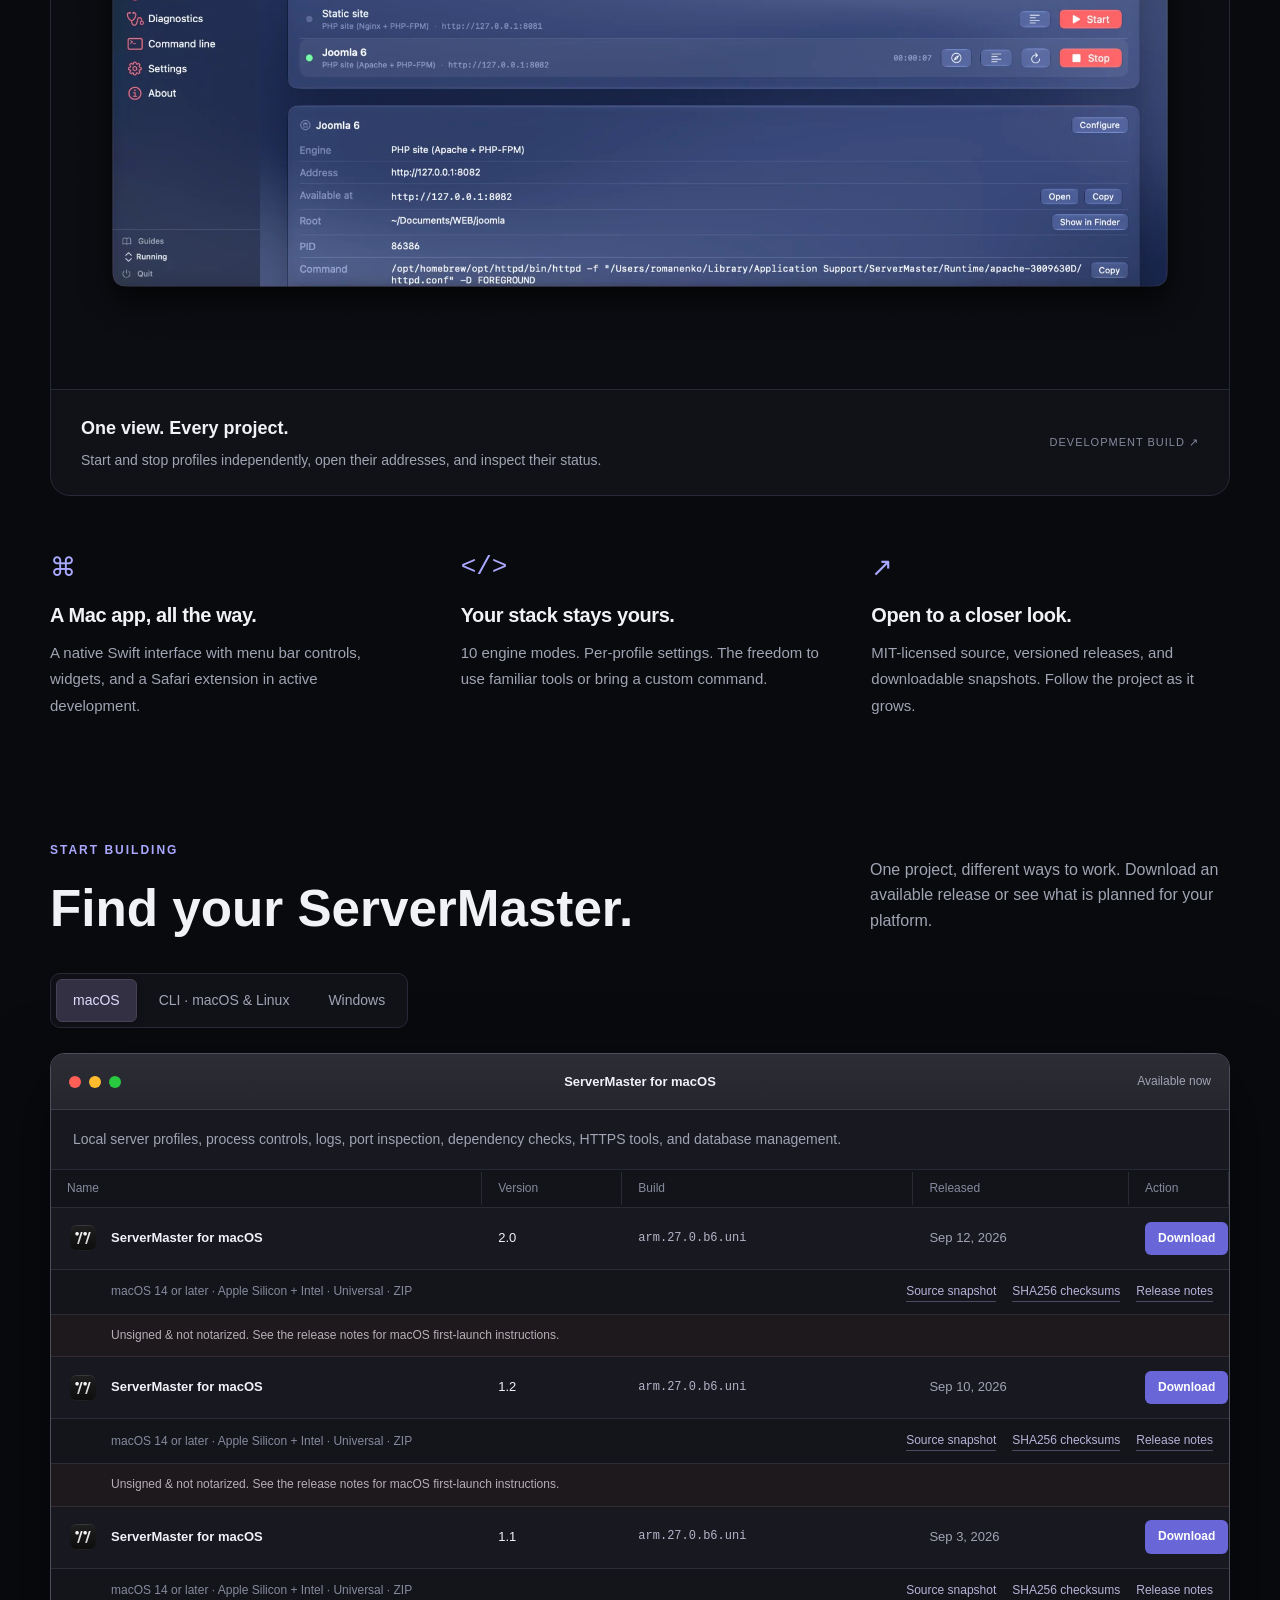
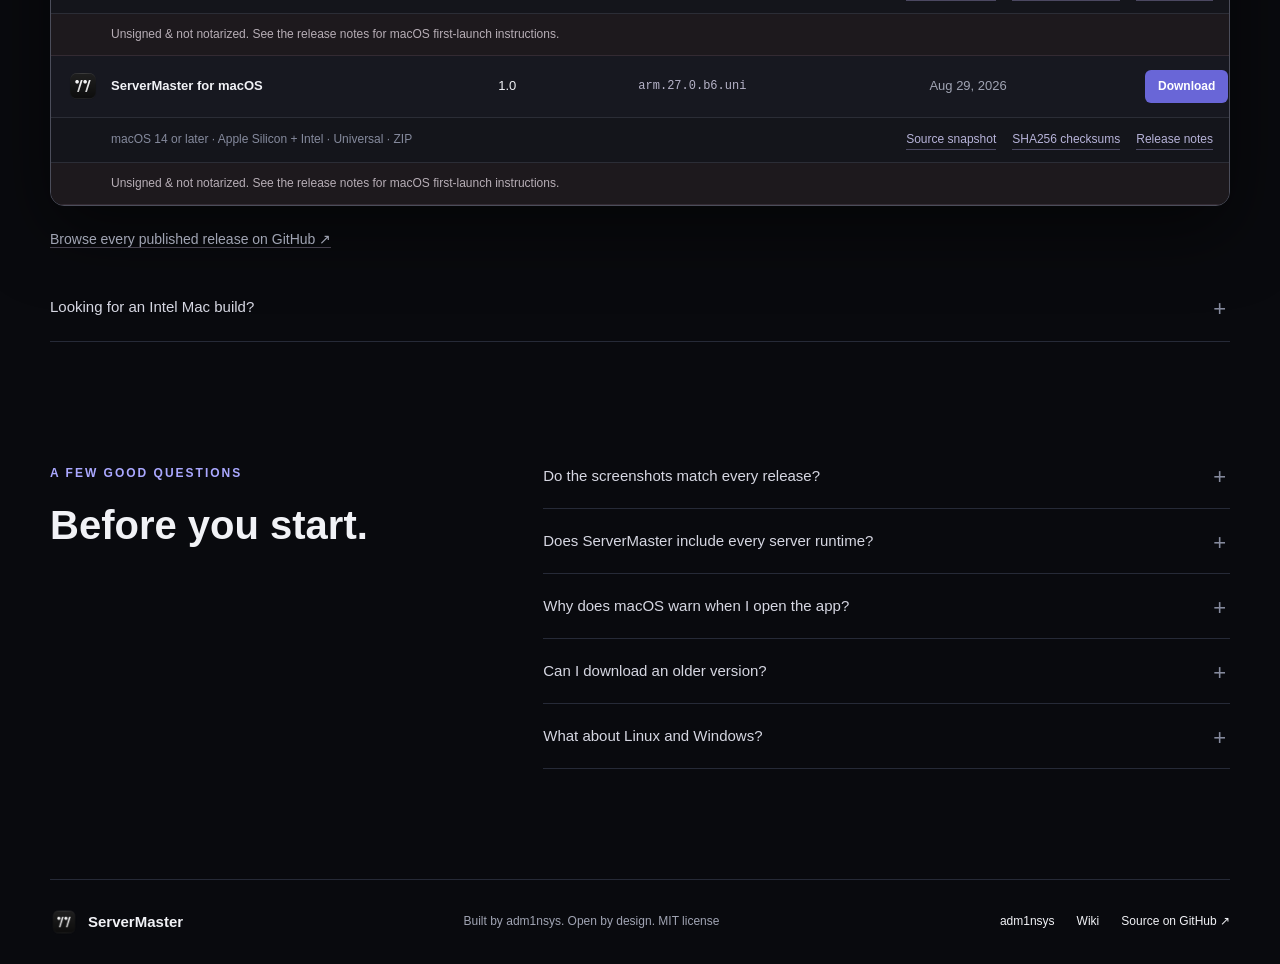
==== commit 4be5f47f: "Site: back link to adm1nsys projects, license and adm1nsys in the footer; README banner and buttons" ====
--- a/web/index.html
+++ b/web/index.html
@@ -8,8 +8,10 @@
   <meta name="color-scheme" content="dark">
   <meta property="og:title" content="ServerMaster — Your servers. Under control.">
   <meta property="og:description" content="A focused home for local servers, databases, profiles, logs, and everyday automation.">
-  <link rel="icon" type="image/png" href="assets/icon.png">
-  <link rel="stylesheet" href="assets/site.css?v=20260912">
+  <link rel="icon" href="favicon.ico?v=2" sizes="any">
+  <link rel="icon" type="image/png" href="assets/icon.png?v=2">
+  <link rel="apple-touch-icon" href="assets/icon.png?v=2">
+  <link rel="stylesheet" href="assets/site.css?v=20261102">
   <title>ServerMaster — Your servers. Under control.</title>
 </head>
 <body>
@@ -17,10 +19,12 @@
   <header class="site-header">
     <nav class="nav wrap" aria-label="Main navigation">
       <a class="brand" href="./" aria-label="ServerMaster home"><img src="assets/icon.png" width="36" height="36" alt=""><span>ServerMaster</span></a>
+      <a class="button button-small back-to-projects" href="/adm1nsys/projects.html" hidden><span aria-hidden="true">‹</span> Projects</a>
       <div class="nav-links"><a href="#automation">Automation</a><a href="#workflow">The difference</a><a href="#inside">Inside the app</a><a href="wiki.html">Wiki</a></div>
       <a class="button button-small" href="#downloads">Get ServerMaster <span aria-hidden="true">↗</span></a>
     </nav>
   </header>
+  <script>if (new URLSearchParams(location.search).get('from') === 'adm1nsys') document.querySelector('.back-to-projects').hidden = false;</script>
   <main id="main">
     <section class="hero wrap" aria-labelledby="hero-title">
       <p class="release-pill"><span class="pill-label">IN DEVELOPMENT</span> New capabilities arrive release by release</p>
@@ -135,11 +139,11 @@
         <details><summary>Does ServerMaster include every server runtime?</summary><p>ServerMaster manages local tools. Depending on your engine, you may need PHP, Node.js, Nginx, Caddy, or other dependencies. The app checks what is available and provides installation controls.</p></details>
         <details><summary>Why does macOS warn when I open the app?</summary><p>The current release is unsigned and not notarized. Download it from the official GitHub release, then follow that release's first-launch instructions in System Settings → Privacy &amp; Security.</p></details>
         <details><summary>Can I download an older version?</summary><p>Yes. Published builds stay in GitHub Releases. The release archive includes application downloads, source snapshots, and checksums where available. New releases can be added without replacing older entries.</p></details>
-        <details><summary>What about Linux and Windows?</summary><p>The Swift CLI is being developed as a shared codebase for macOS and Linux, with Linux glibc and musl builds planned. A native Windows interface is also planned. The platform picker will show downloads when those releases exist.</p></details>
+        <details><summary>What about Linux and Windows?</summary><p>The Swift CLI is being developed as a shared codebase for macOS and Linux, with Linux glibc and musl builds planned. ServerMaster for Windows is available now: a native app for Windows 10 and 11 — pick Windows in the platform list above. The platform picker will show Linux downloads when those releases exist.</p></details>
       </div>
     </section>
   </main>
-  <footer class="footer wrap"><a class="brand" href="./"><img src="assets/icon.png" width="28" height="28" alt=""><span>ServerMaster</span></a><p>Built by <a href="https://github.com/adm1nsys">adm1nsys</a>. Open by design.</p><div class="footer-links"><a href="wiki.html">Wiki</a><a href="https://github.com/adm1nsys/ServerMaster">Source on GitHub ↗</a></div></footer>
+  <footer class="footer wrap"><a class="brand" href="./"><img src="assets/icon.png" width="28" height="28" alt=""><span>ServerMaster</span></a><p>Built by <a href="https://github.com/adm1nsys">adm1nsys</a>. Open by design. <a href="https://github.com/adm1nsys/ServerMaster/blob/main/LICENSE">MIT license</a></p><div class="footer-links"><a href="/adm1nsys/">adm1nsys</a><a href="wiki.html">Wiki</a><a href="https://github.com/adm1nsys/ServerMaster">Source on GitHub ↗</a></div></footer>
   <script src="assets/site.js?v=20260912" defer></script>
 </body>
 </html>
--- a/web/assets/site.css
+++ b/web/assets/site.css
@@ -162,3 +162,7 @@
 @media(max-width:800px){.theme-switcher{display:flex;flex-direction:column;align-items:stretch;width:min(100%,420px);gap:8px}.theme-buttons{display:grid;grid-template-columns:repeat(4,1fr)}.theme-dot{justify-content:center;padding-inline:8px}.engine-strip a{font-size:18px}}
 @media(max-width:540px){.theme-buttons{grid-template-columns:repeat(2,1fr)}.theme-dot{min-height:38px}.stack-red{display:none}}
 @media(prefers-reduced-motion:reduce){.theme-dot,.engine-strip a,.gallery-figure img,#download-panel{transition:none}.theme-blue .stack-main img,.theme-green .stack-main img,.theme-purple .stack-main img,.theme-red .stack-main img,.switching,.switching .comparison-lane,.switching.gallery-figure,.switching.finder-window,.segmented button[aria-pressed=true],.gallery-buttons button[aria-pressed=true]{animation:none}}
+/* Back to the adm1nsys projects list, shown only when the visitor came from there */
+.back-to-projects{margin-right:auto;gap:8px;white-space:nowrap}.back-to-projects[hidden]{display:none}
+@media(max-width:1000px){.nav:has(.back-to-projects:not([hidden])) .nav-links{display:none}}
+@media(max-width:540px){.nav:has(.back-to-projects:not([hidden])) .brand span{display:none}.nav>.button{white-space:nowrap}}
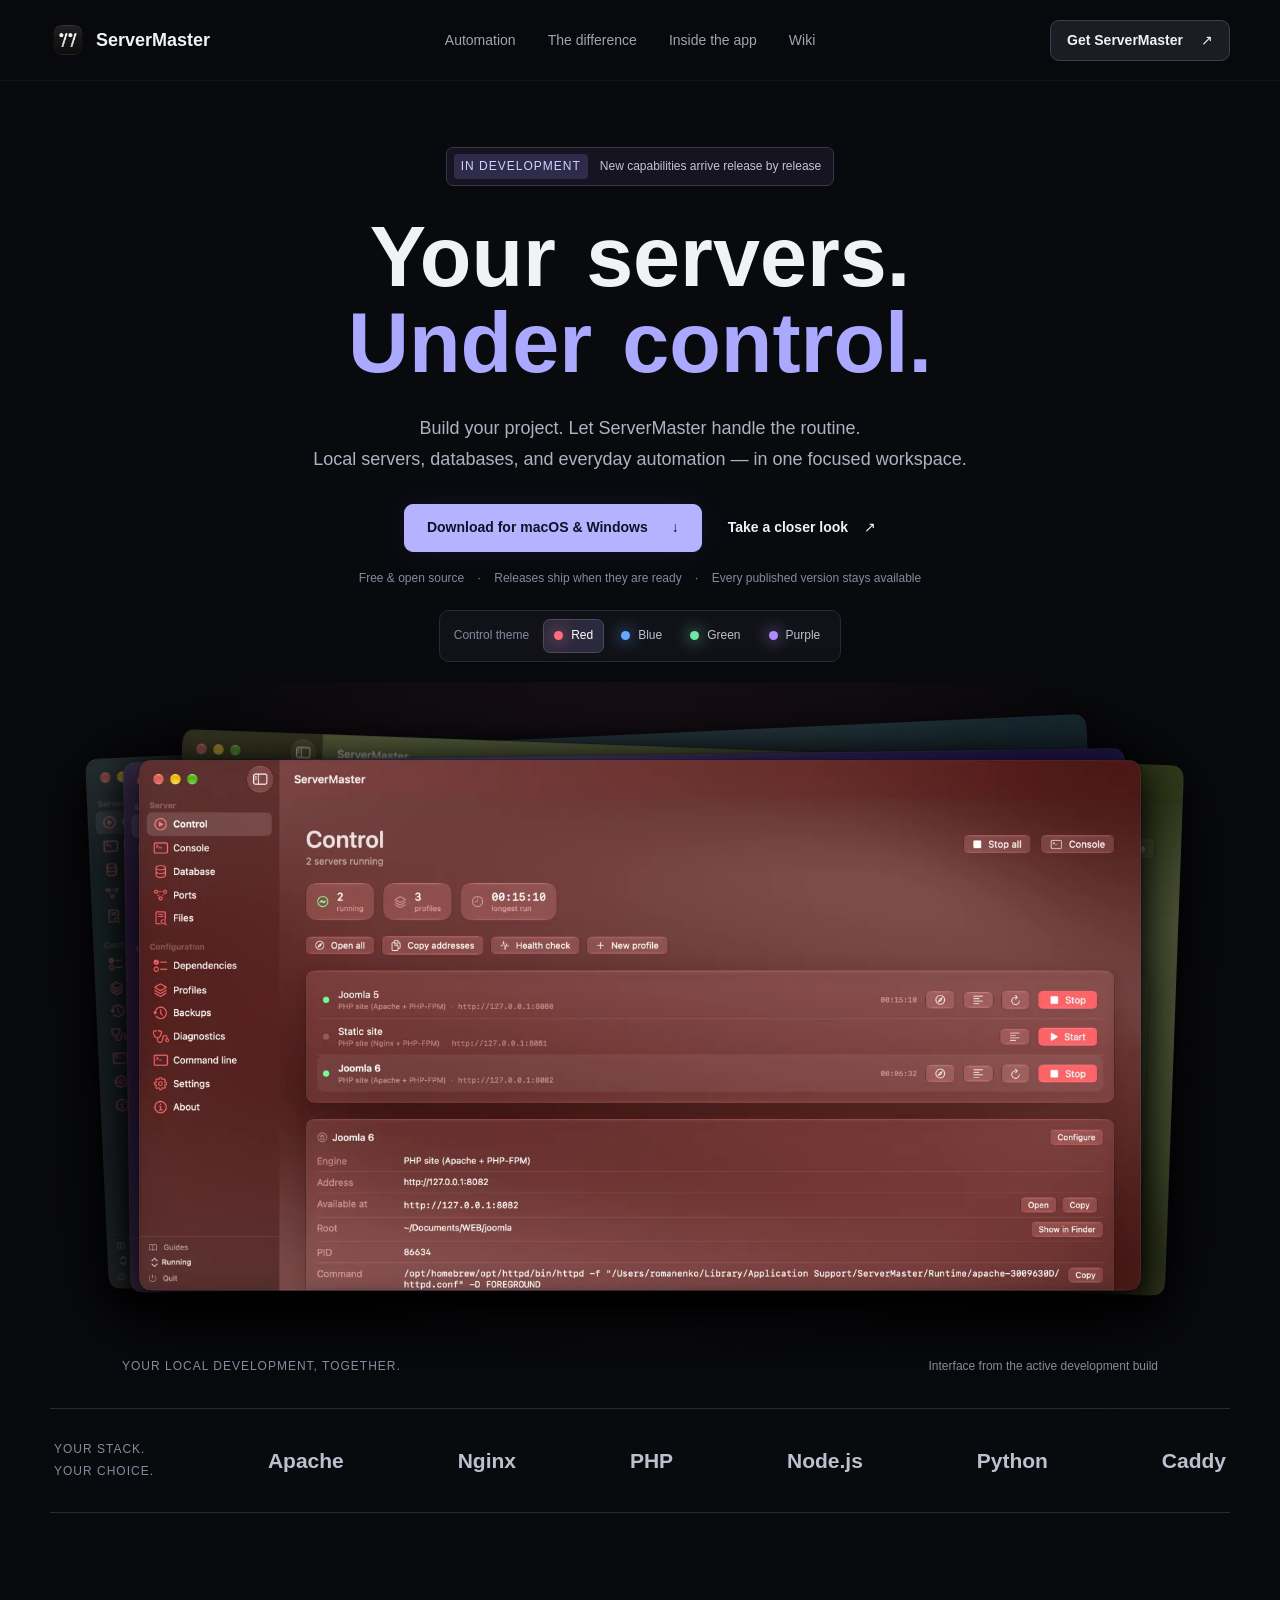
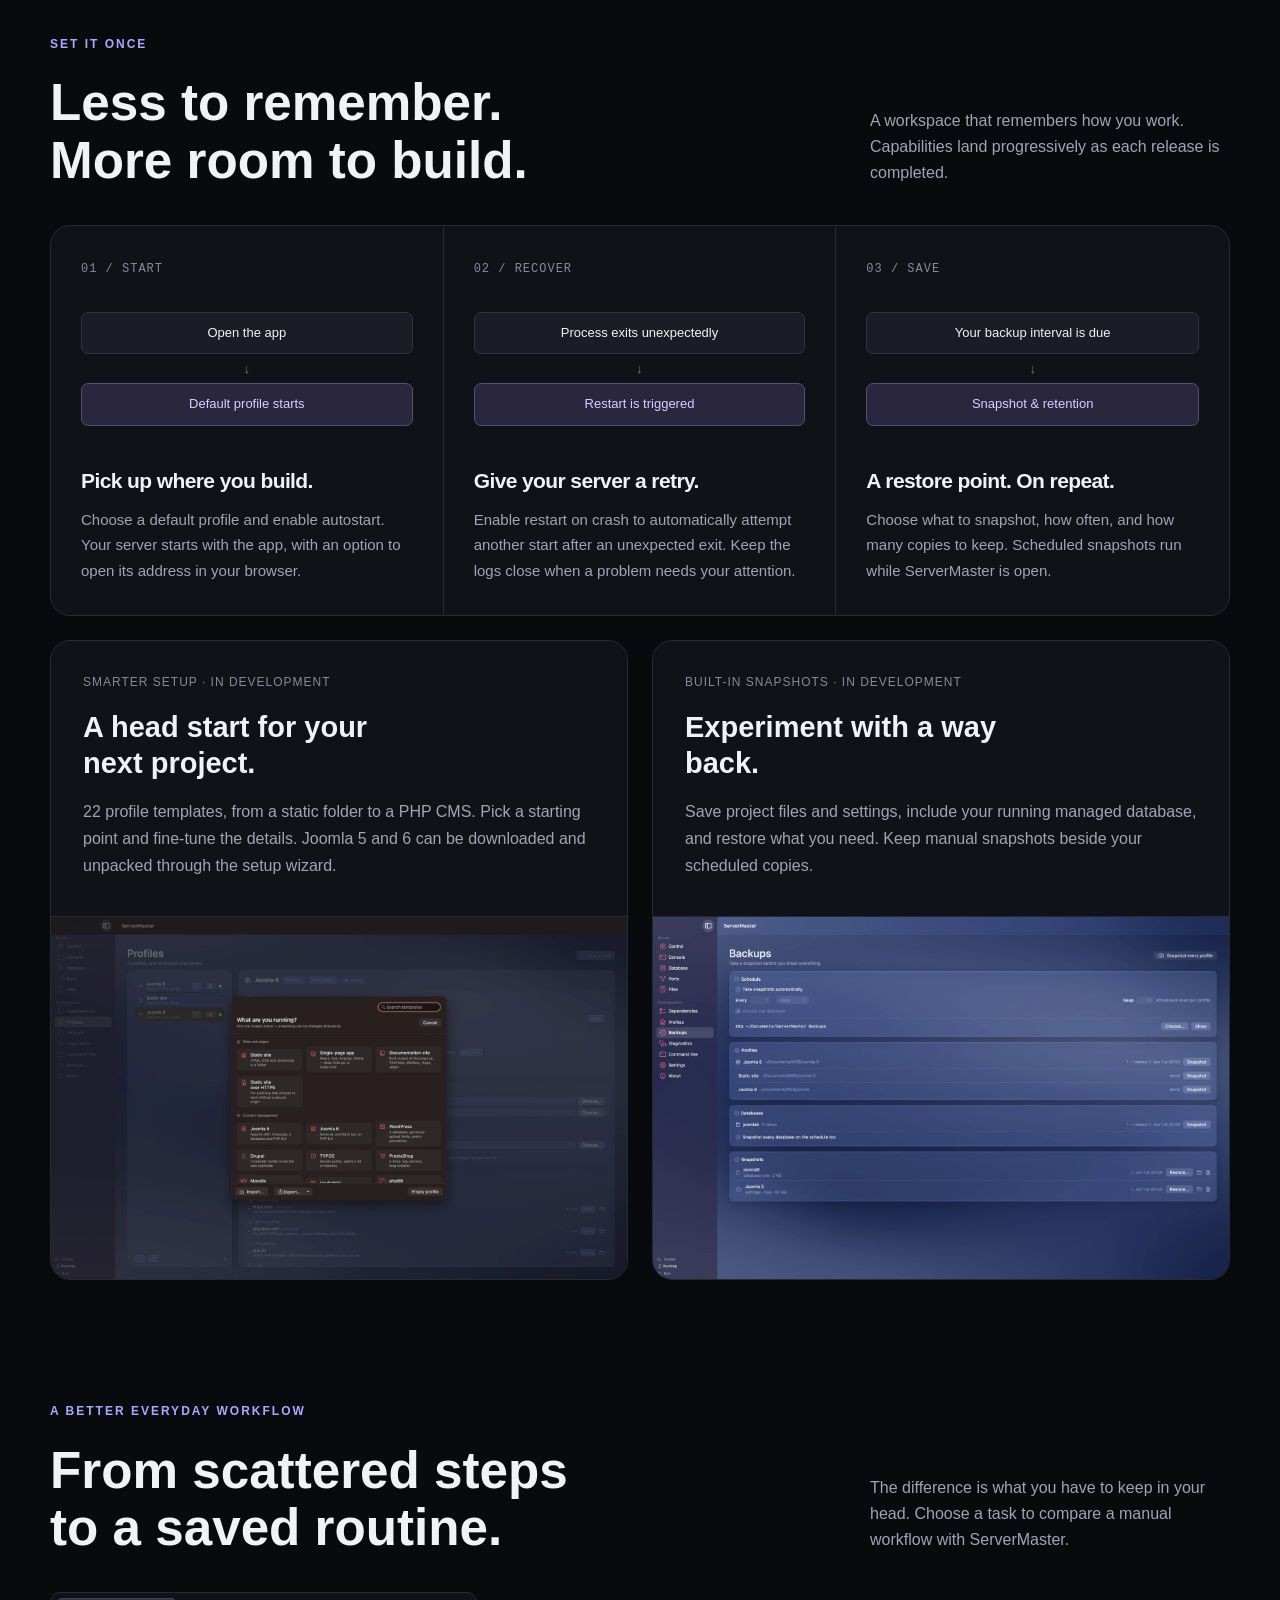
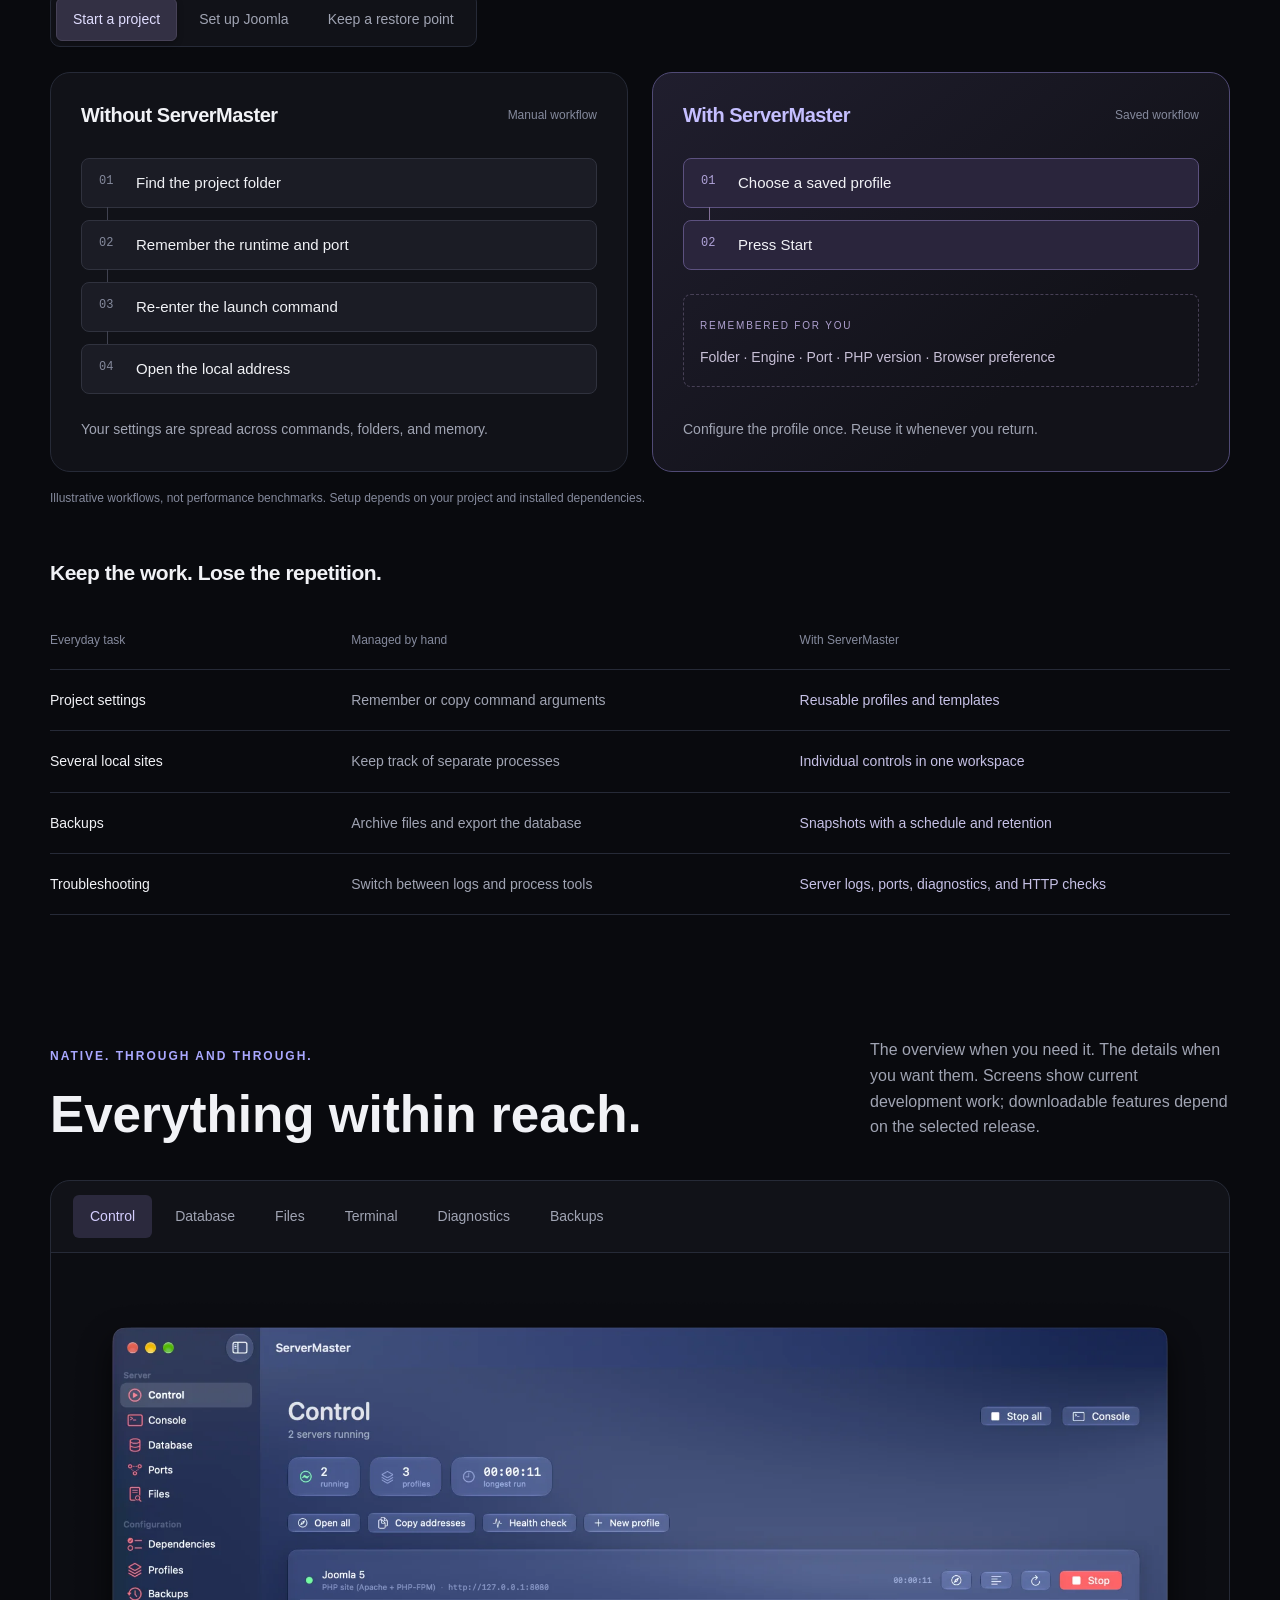
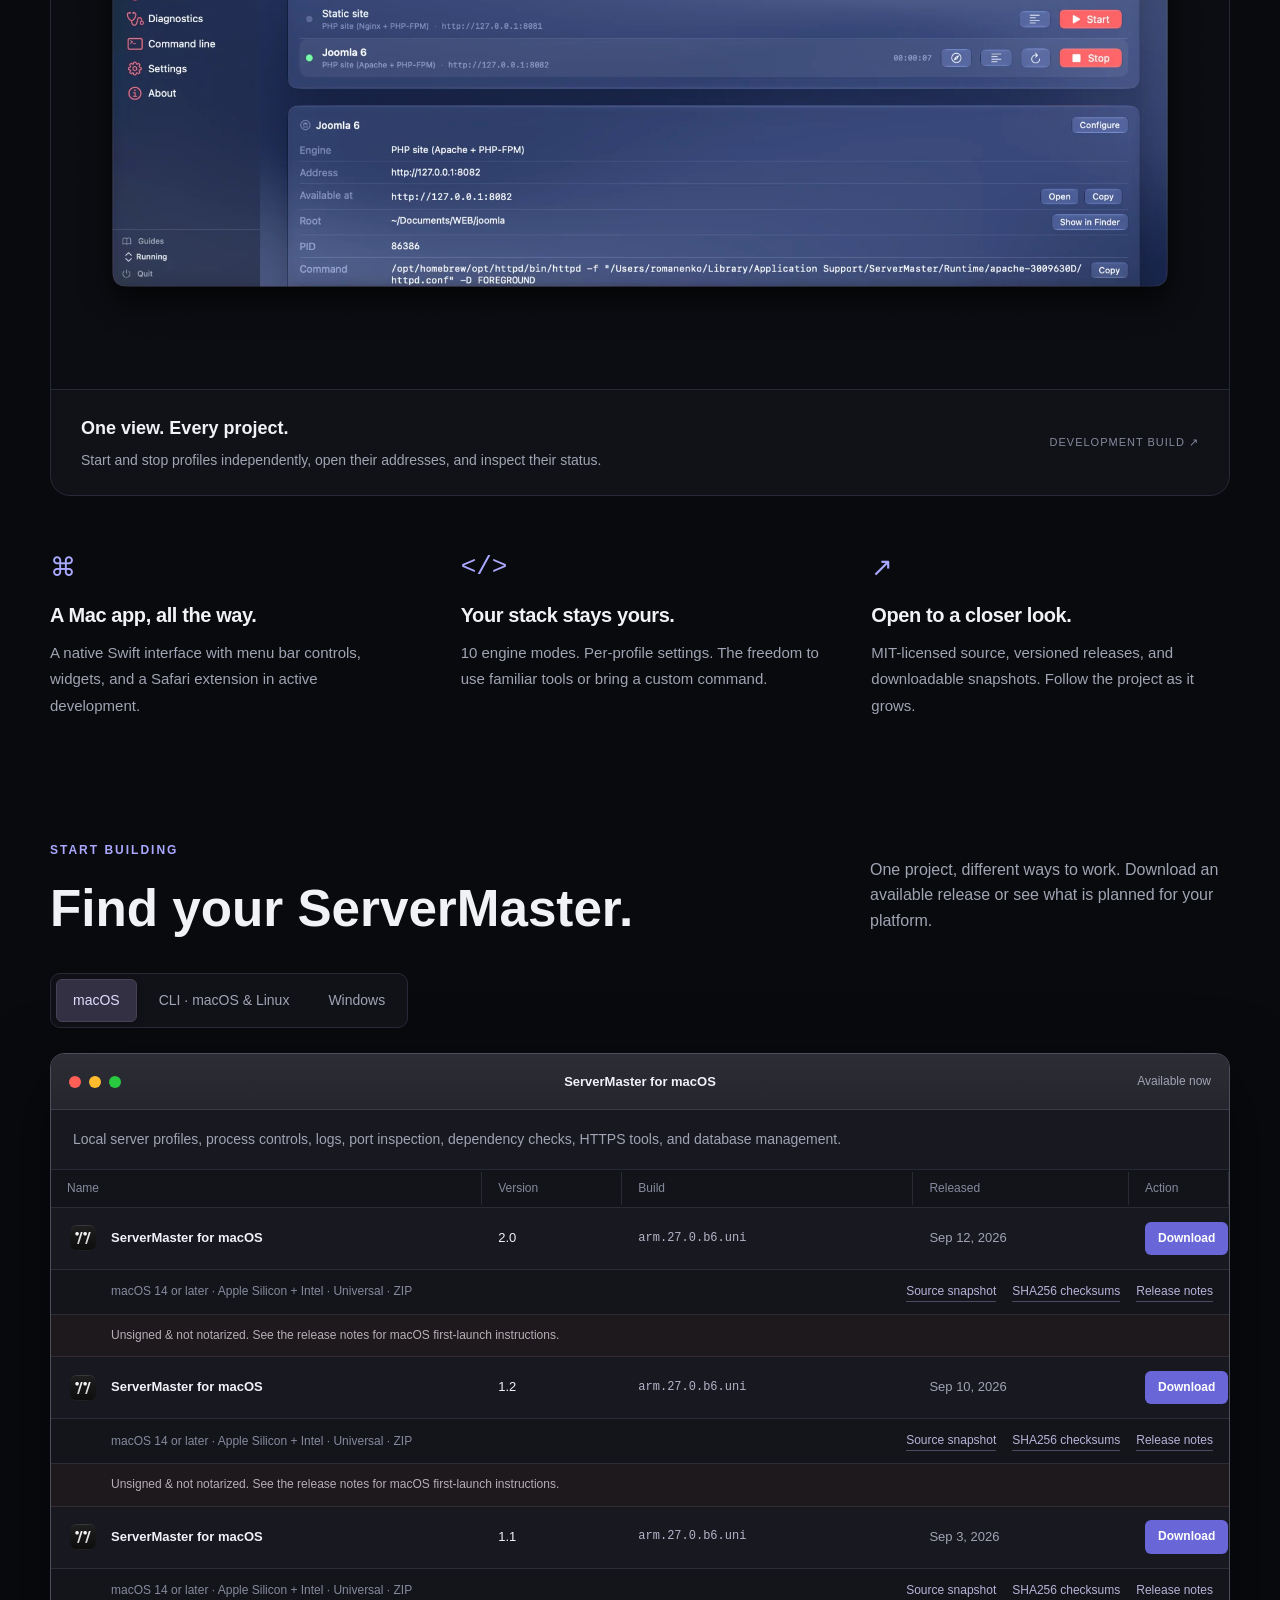
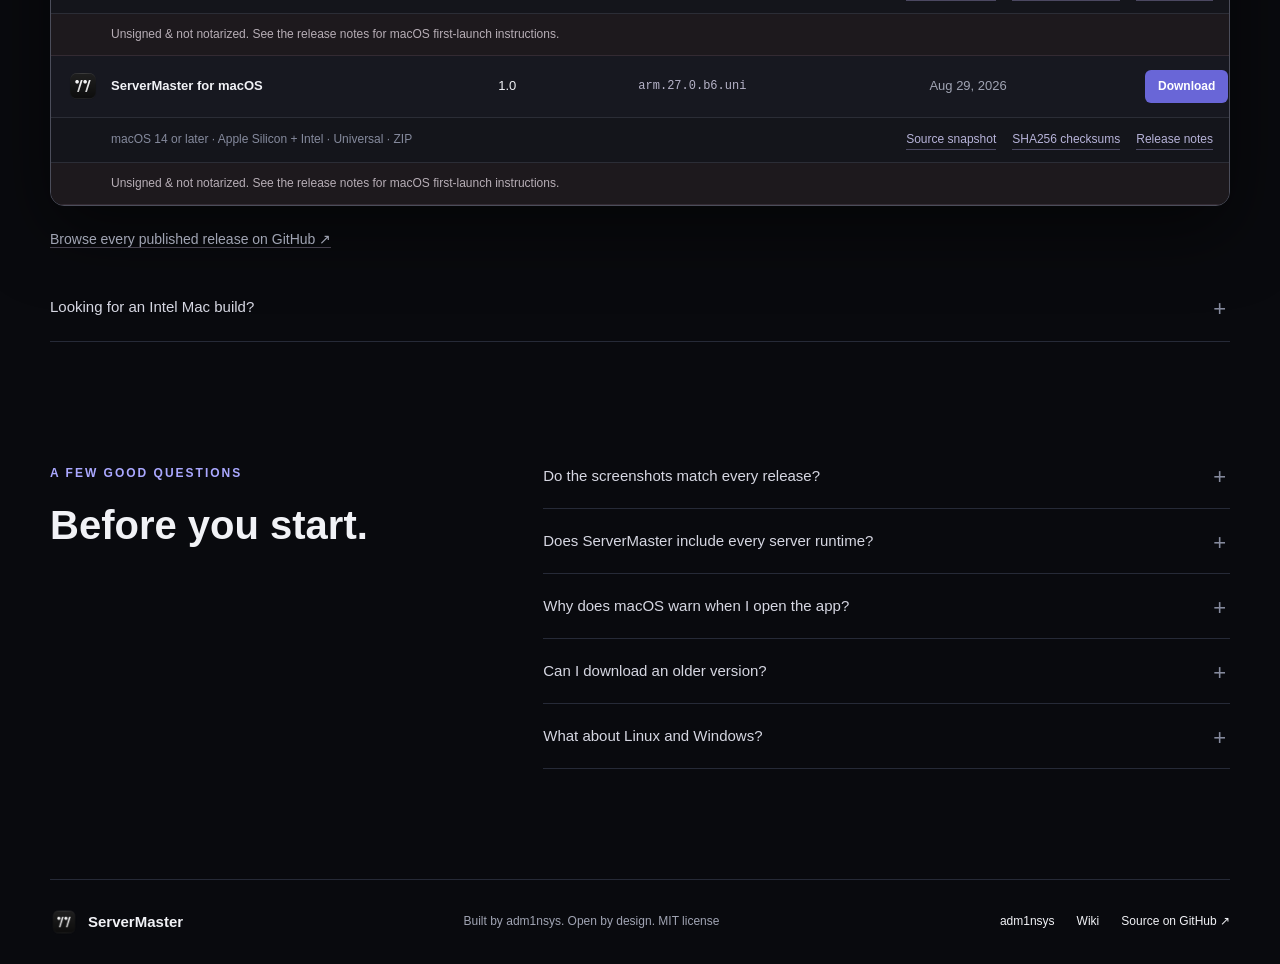
==== commit d2154ff7: "Project page in the shared style; download button for macOS and Windows; no sideways scroll on phone" ====
--- a/web/index.html
+++ b/web/index.html
@@ -11,7 +11,7 @@
   <link rel="icon" href="favicon.ico?v=2" sizes="any">
   <link rel="icon" type="image/png" href="assets/icon.png?v=2">
   <link rel="apple-touch-icon" href="assets/icon.png?v=2">
-  <link rel="stylesheet" href="assets/site.css?v=20261102">
+  <link rel="stylesheet" href="assets/site.css?v=20261105">
   <title>ServerMaster — Your servers. Under control.</title>
 </head>
 <body>
@@ -30,7 +30,7 @@
       <p class="release-pill"><span class="pill-label">IN DEVELOPMENT</span> New capabilities arrive release by release</p>
       <h1 id="hero-title">Your servers.<br><span>Under control.</span></h1>
       <p class="hero-copy">Build your project. Let ServerMaster handle the routine.<br class="desktop-break"> Local servers, databases, and everyday automation — in one focused workspace.</p>
-      <div class="hero-actions"><a class="button button-primary" href="#downloads">Download for macOS <span aria-hidden="true">↓</span></a><a class="text-link" href="#inside">Take a closer look <span aria-hidden="true">↗</span></a></div>
+      <div class="hero-actions"><a class="button button-primary" id="hero-download" href="#downloads"><span>Download for macOS &amp; Windows</span> <span aria-hidden="true">↓</span></a><a class="text-link" href="#inside">Take a closer look <span aria-hidden="true">↗</span></a></div>
       <p class="hero-note">Free &amp; open source <span>·</span> Releases ship when they are ready <span>·</span> Every published version stays available</p>
       <div class="theme-switcher" aria-label="Choose Control screen color">
         <span>Control theme</span>
@@ -144,6 +144,6 @@
     </section>
   </main>
   <footer class="footer wrap"><a class="brand" href="./"><img src="assets/icon.png" width="28" height="28" alt=""><span>ServerMaster</span></a><p>Built by <a href="https://github.com/adm1nsys">adm1nsys</a>. Open by design. <a href="https://github.com/adm1nsys/ServerMaster/blob/main/LICENSE">MIT license</a></p><div class="footer-links"><a href="/adm1nsys/">adm1nsys</a><a href="wiki.html">Wiki</a><a href="https://github.com/adm1nsys/ServerMaster">Source on GitHub ↗</a></div></footer>
-  <script src="assets/site.js?v=20260912" defer></script>
+  <script src="assets/site.js?v=20261105" defer></script>
 </body>
 </html>
--- a/web/assets/site.css
+++ b/web/assets/site.css
@@ -166,3 +166,6 @@
 .back-to-projects{margin-right:auto;gap:8px;white-space:nowrap}.back-to-projects[hidden]{display:none}
 @media(max-width:1000px){.nav:has(.back-to-projects:not([hidden])) .nav-links{display:none}}
 @media(max-width:540px){.nav:has(.back-to-projects:not([hidden])) .brand span{display:none}.nav>.button{white-space:nowrap}}
+
+/* the tilted screenshot stack must not widen the page on phones */
+@media(max-width:640px){.hero{overflow-x:clip}}
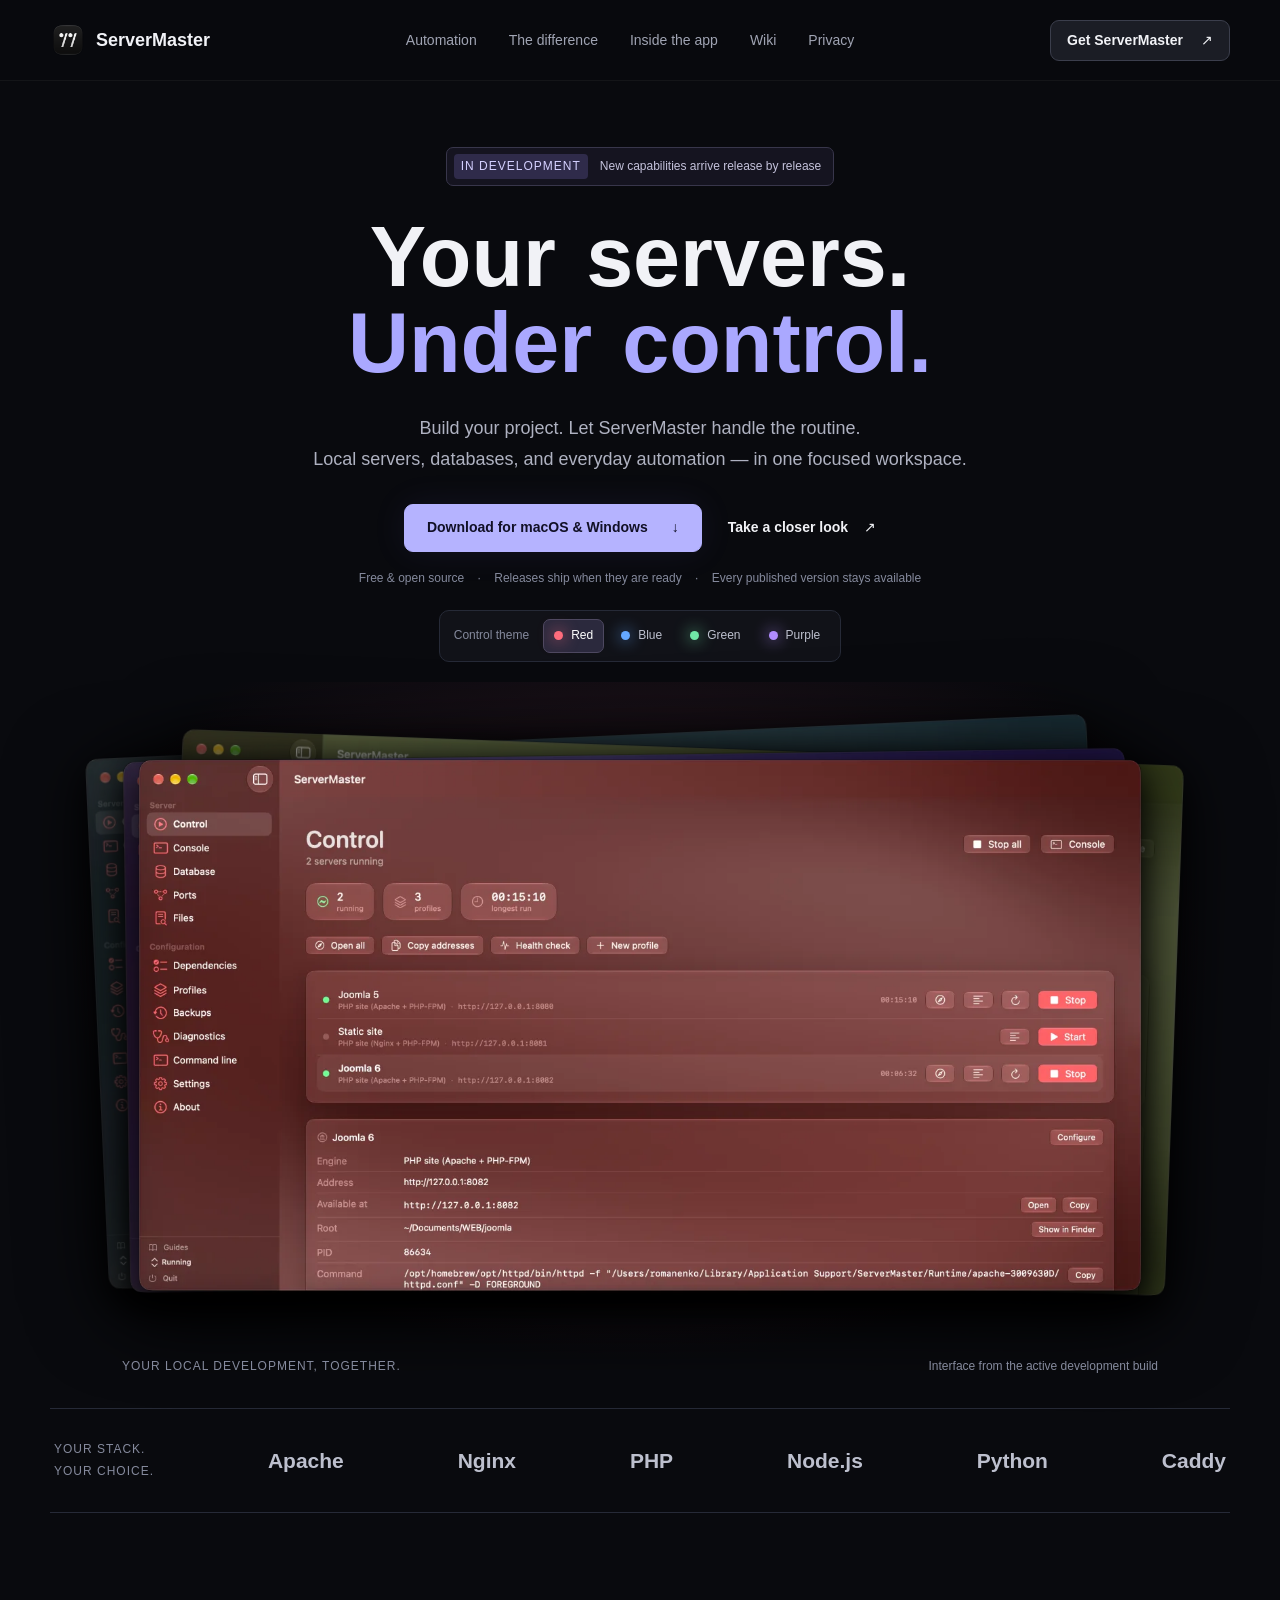
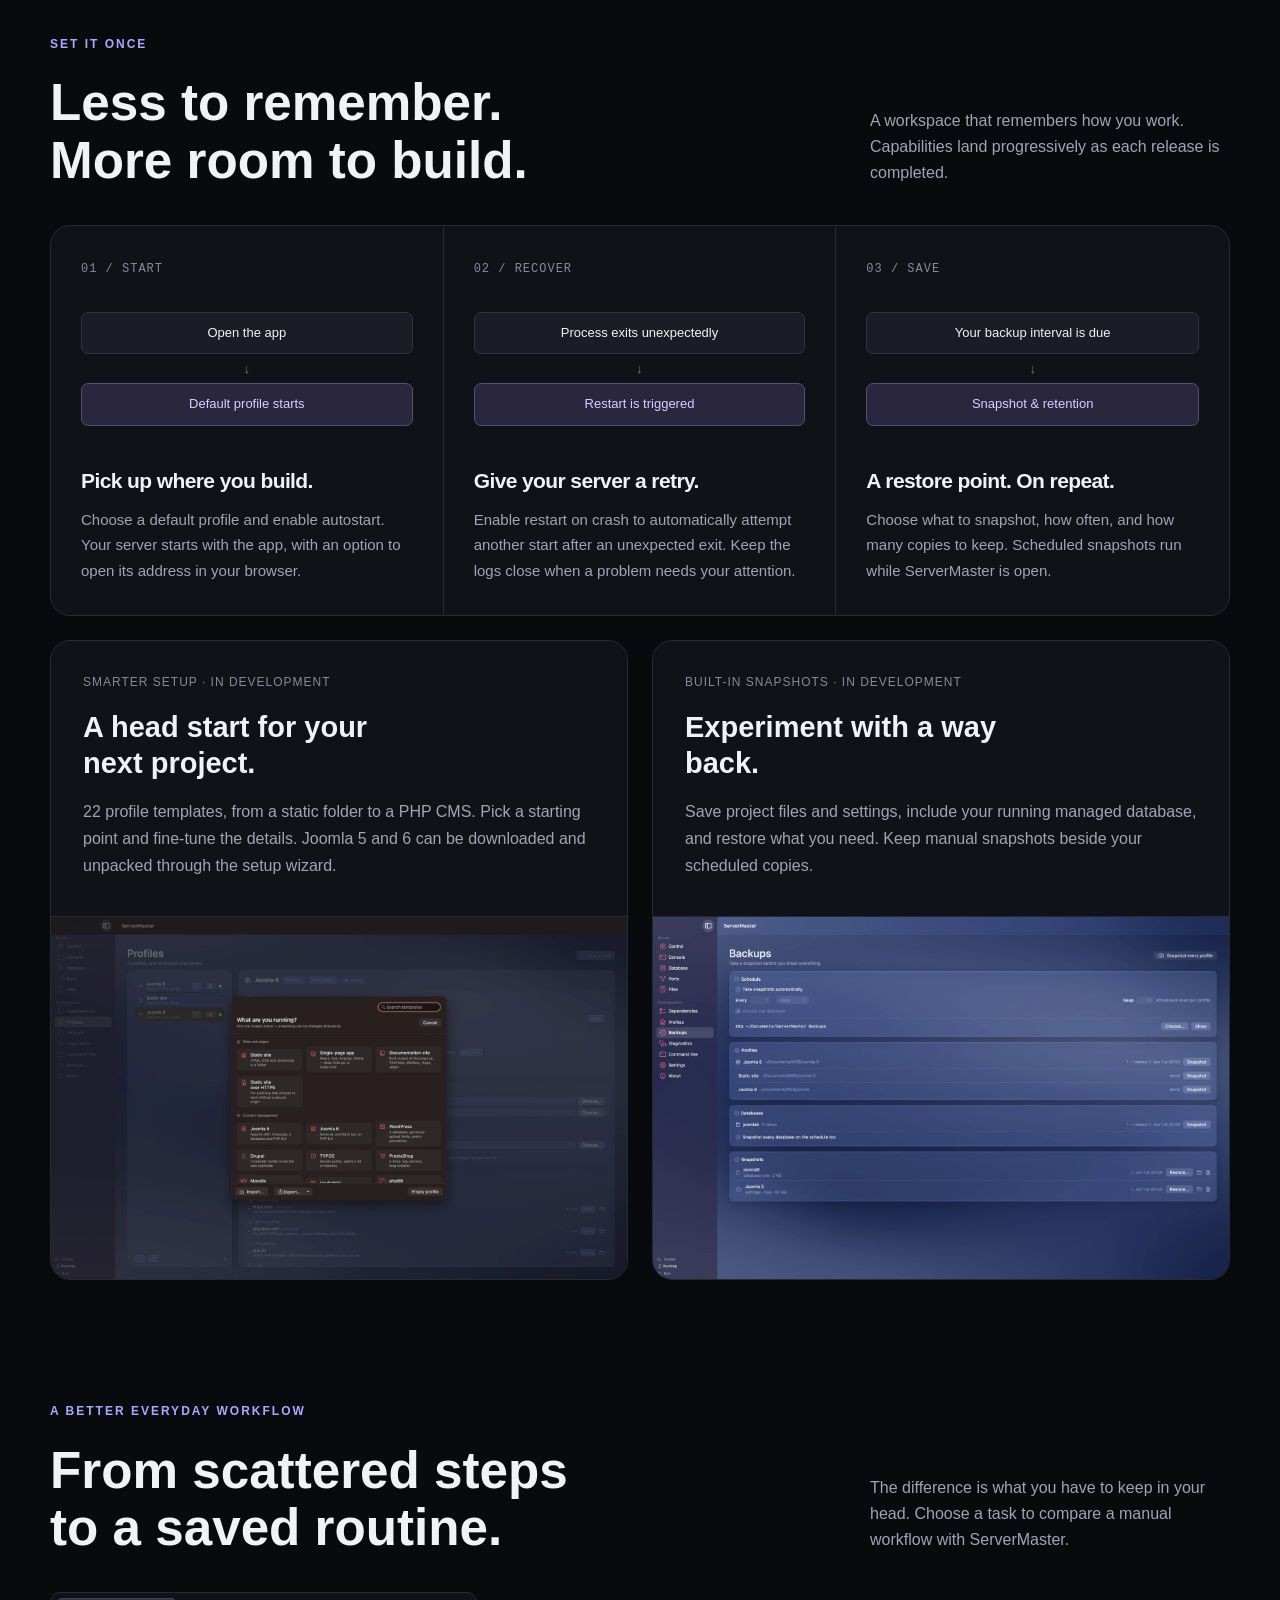
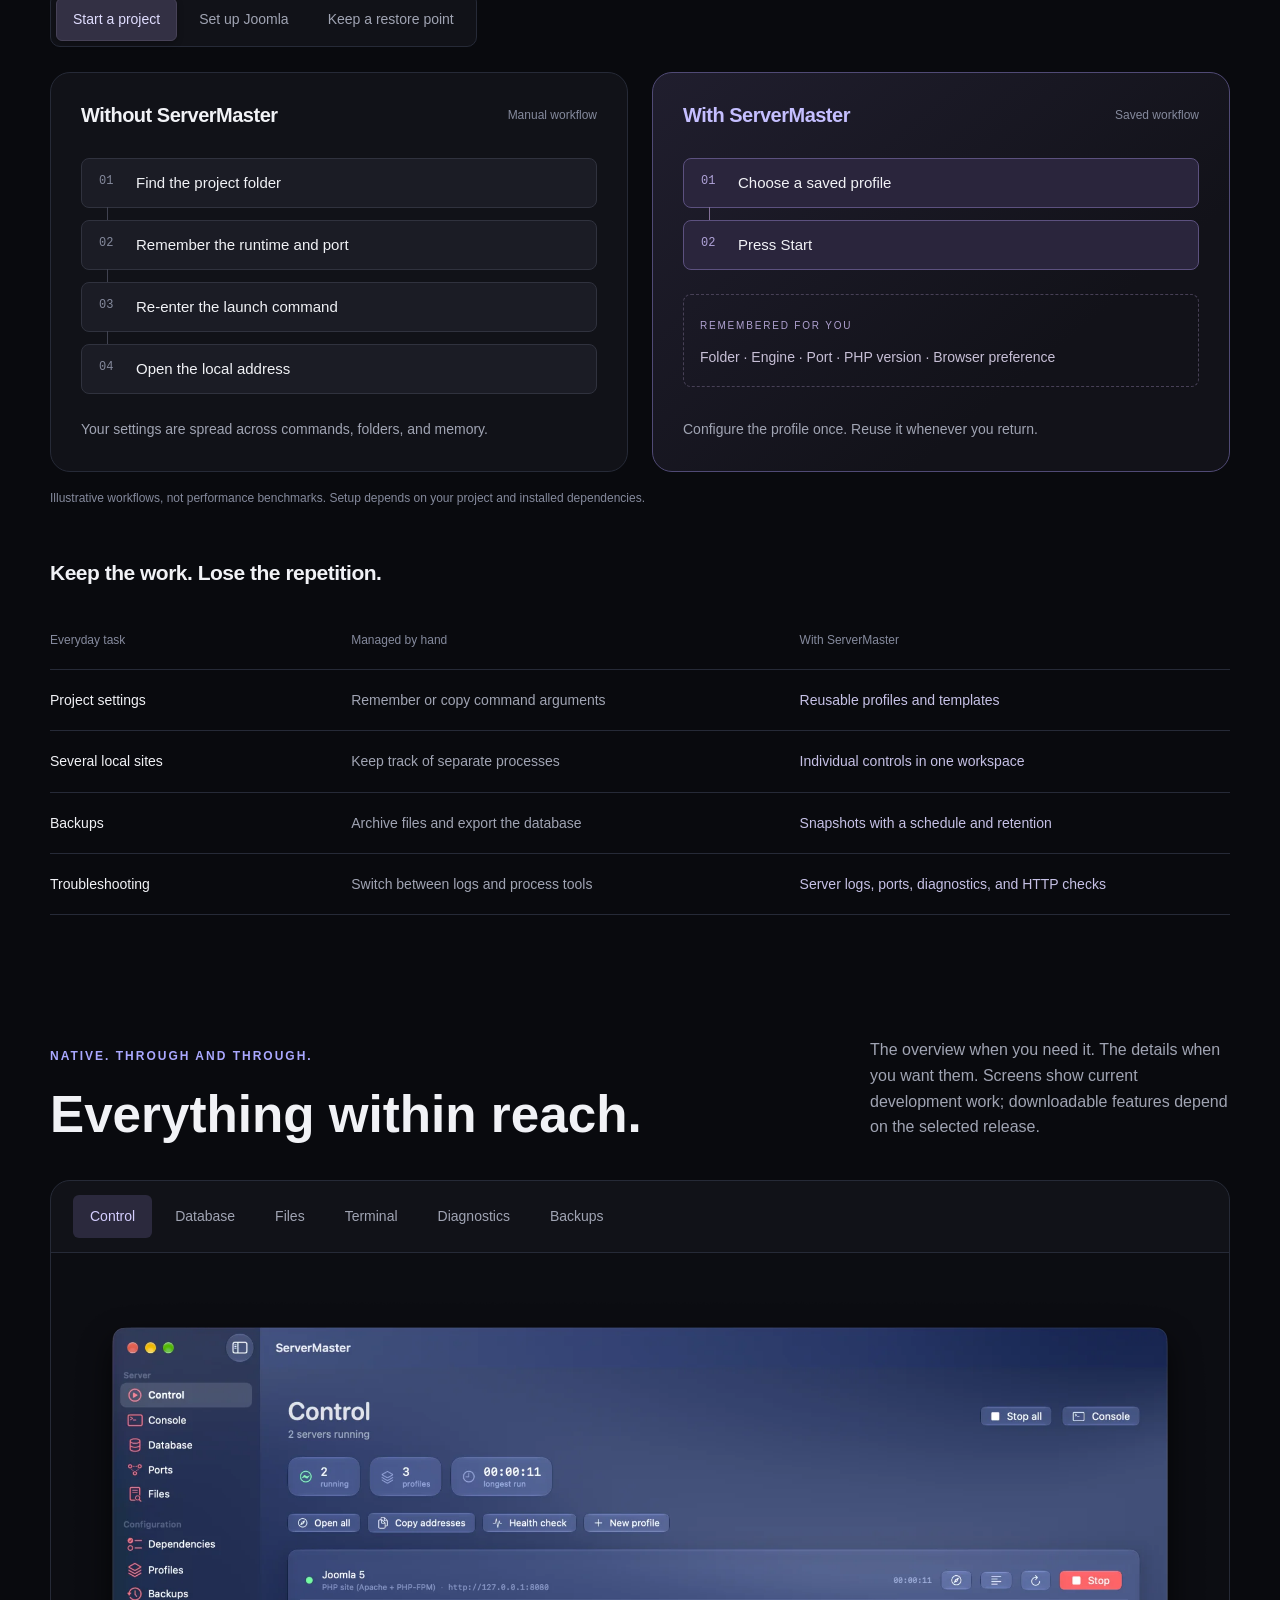
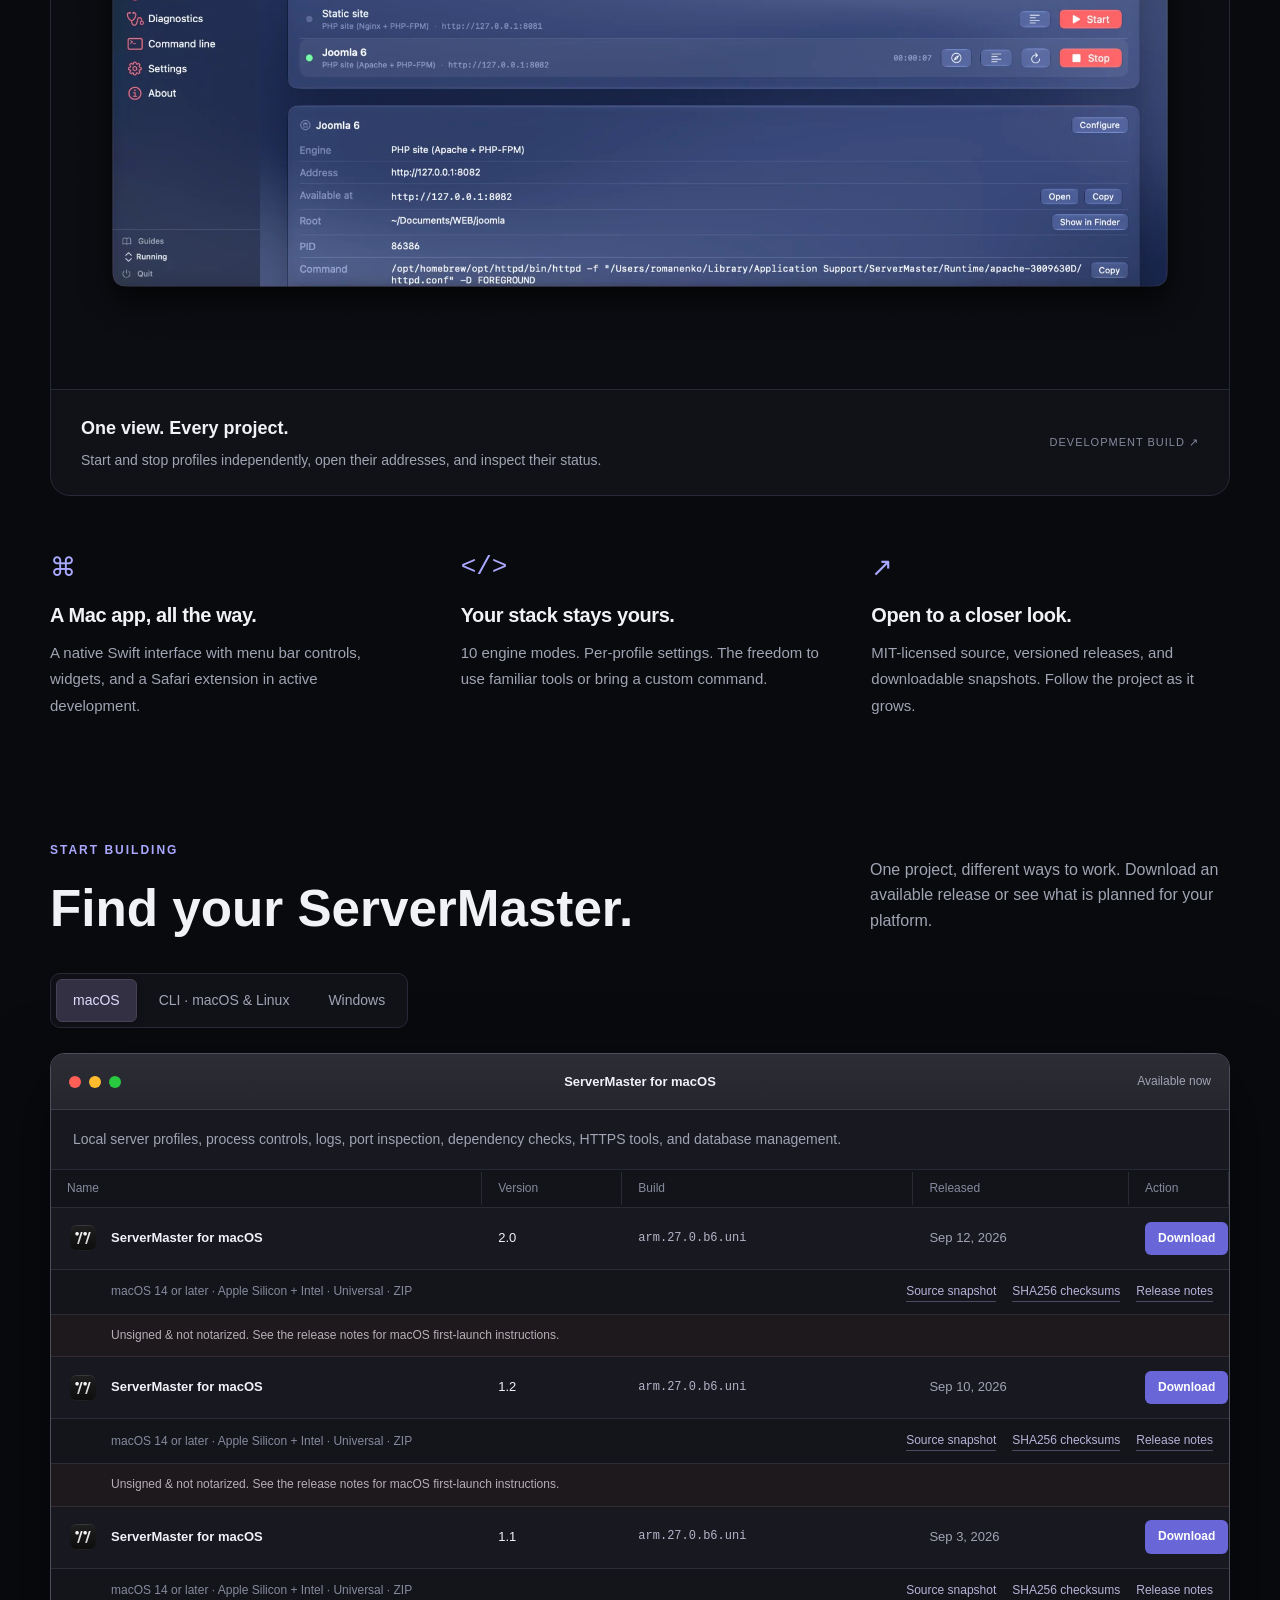
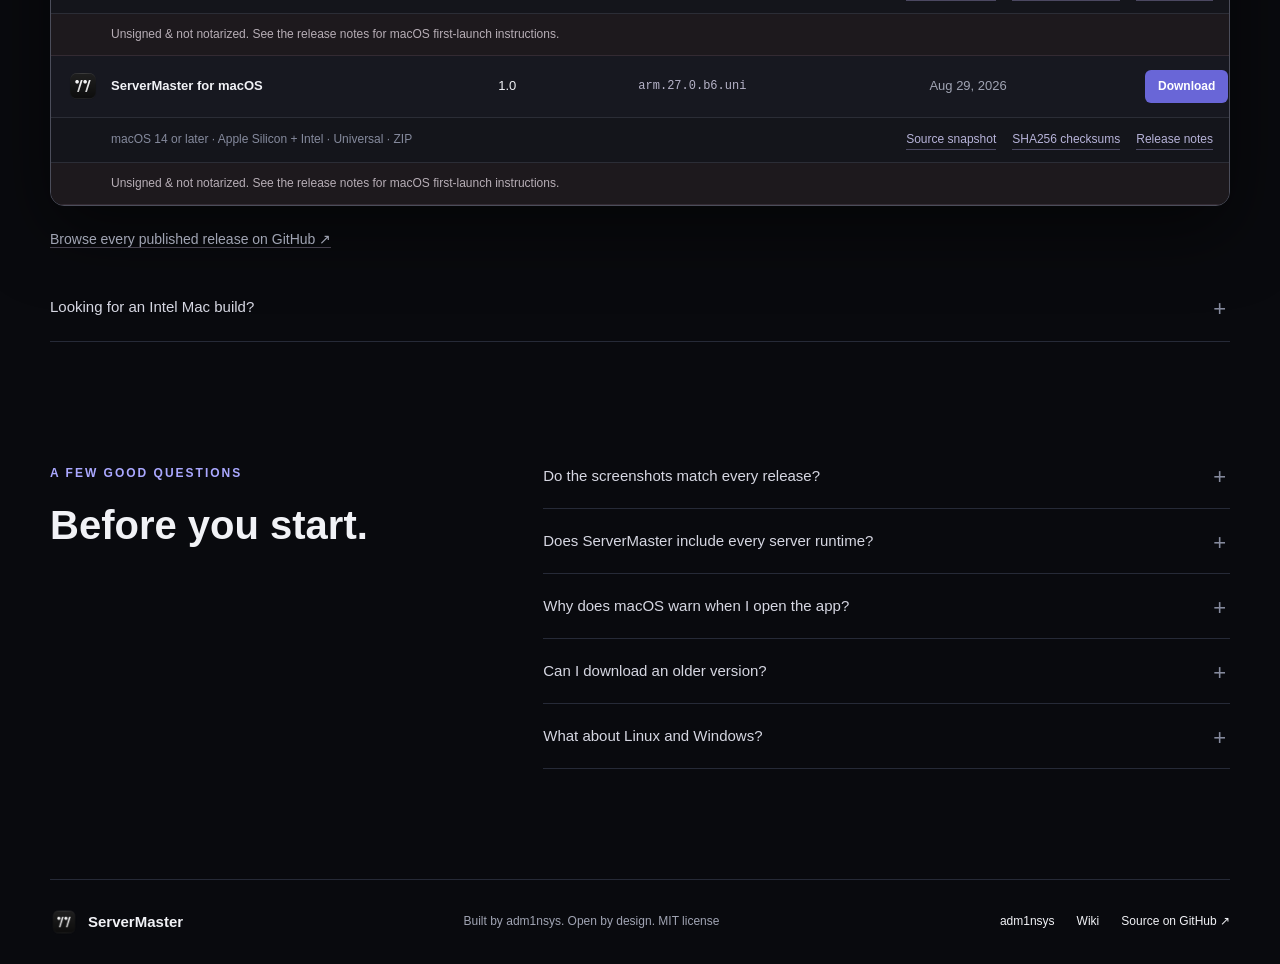
==== commit 7c07118a: "Footer: link to the privacy page" ====
--- a/web/index.html
+++ b/web/index.html
@@ -20,7 +20,7 @@
     <nav class="nav wrap" aria-label="Main navigation">
       <a class="brand" href="./" aria-label="ServerMaster home"><img src="assets/icon.png" width="36" height="36" alt=""><span>ServerMaster</span></a>
       <a class="button button-small back-to-projects" href="/adm1nsys/projects.html" hidden><span aria-hidden="true">‹</span> Projects</a>
-      <div class="nav-links"><a href="#automation">Automation</a><a href="#workflow">The difference</a><a href="#inside">Inside the app</a><a href="wiki.html">Wiki</a></div>
+      <div class="nav-links"><a href="#automation">Automation</a><a href="#workflow">The difference</a><a href="#inside">Inside the app</a><a href="wiki.html">Wiki</a><a href="/adm1nsys/datenschutz.html">Privacy</a></div>
       <a class="button button-small" href="#downloads">Get ServerMaster <span aria-hidden="true">↗</span></a>
     </nav>
   </header>
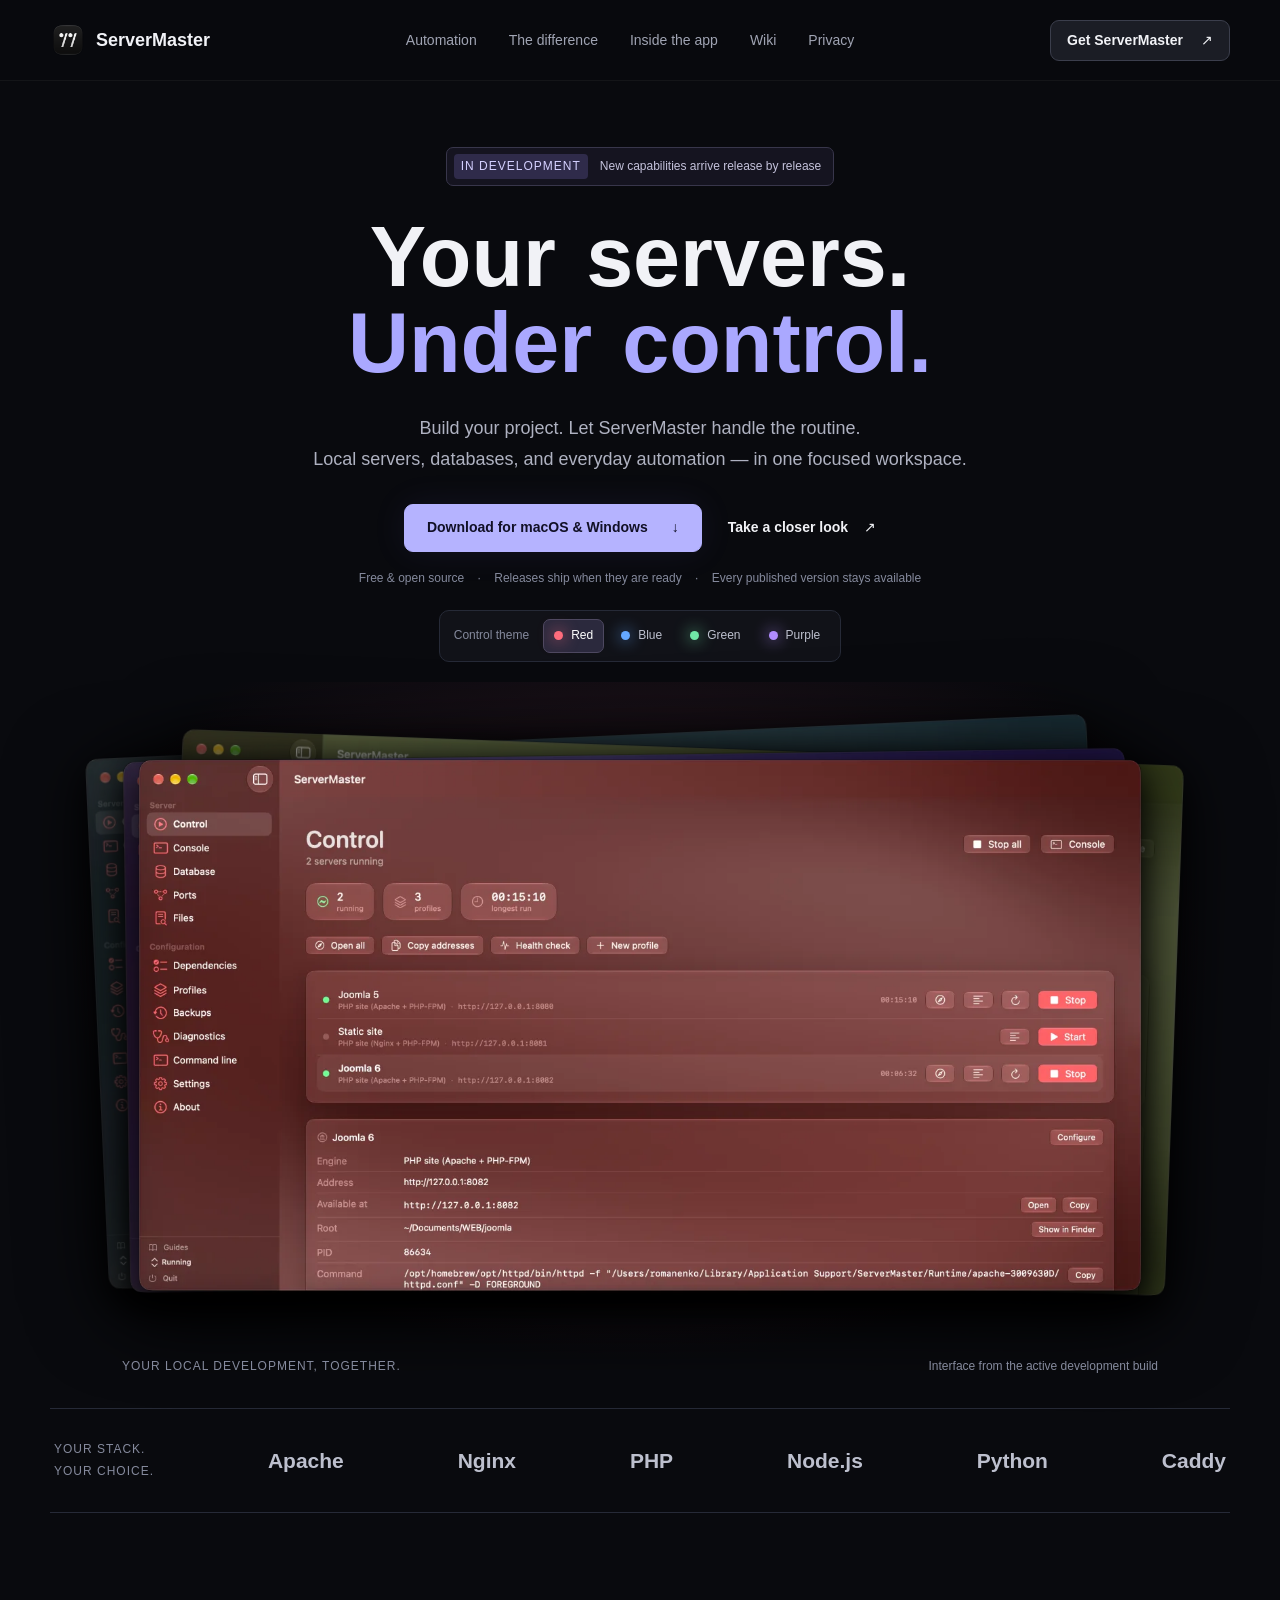
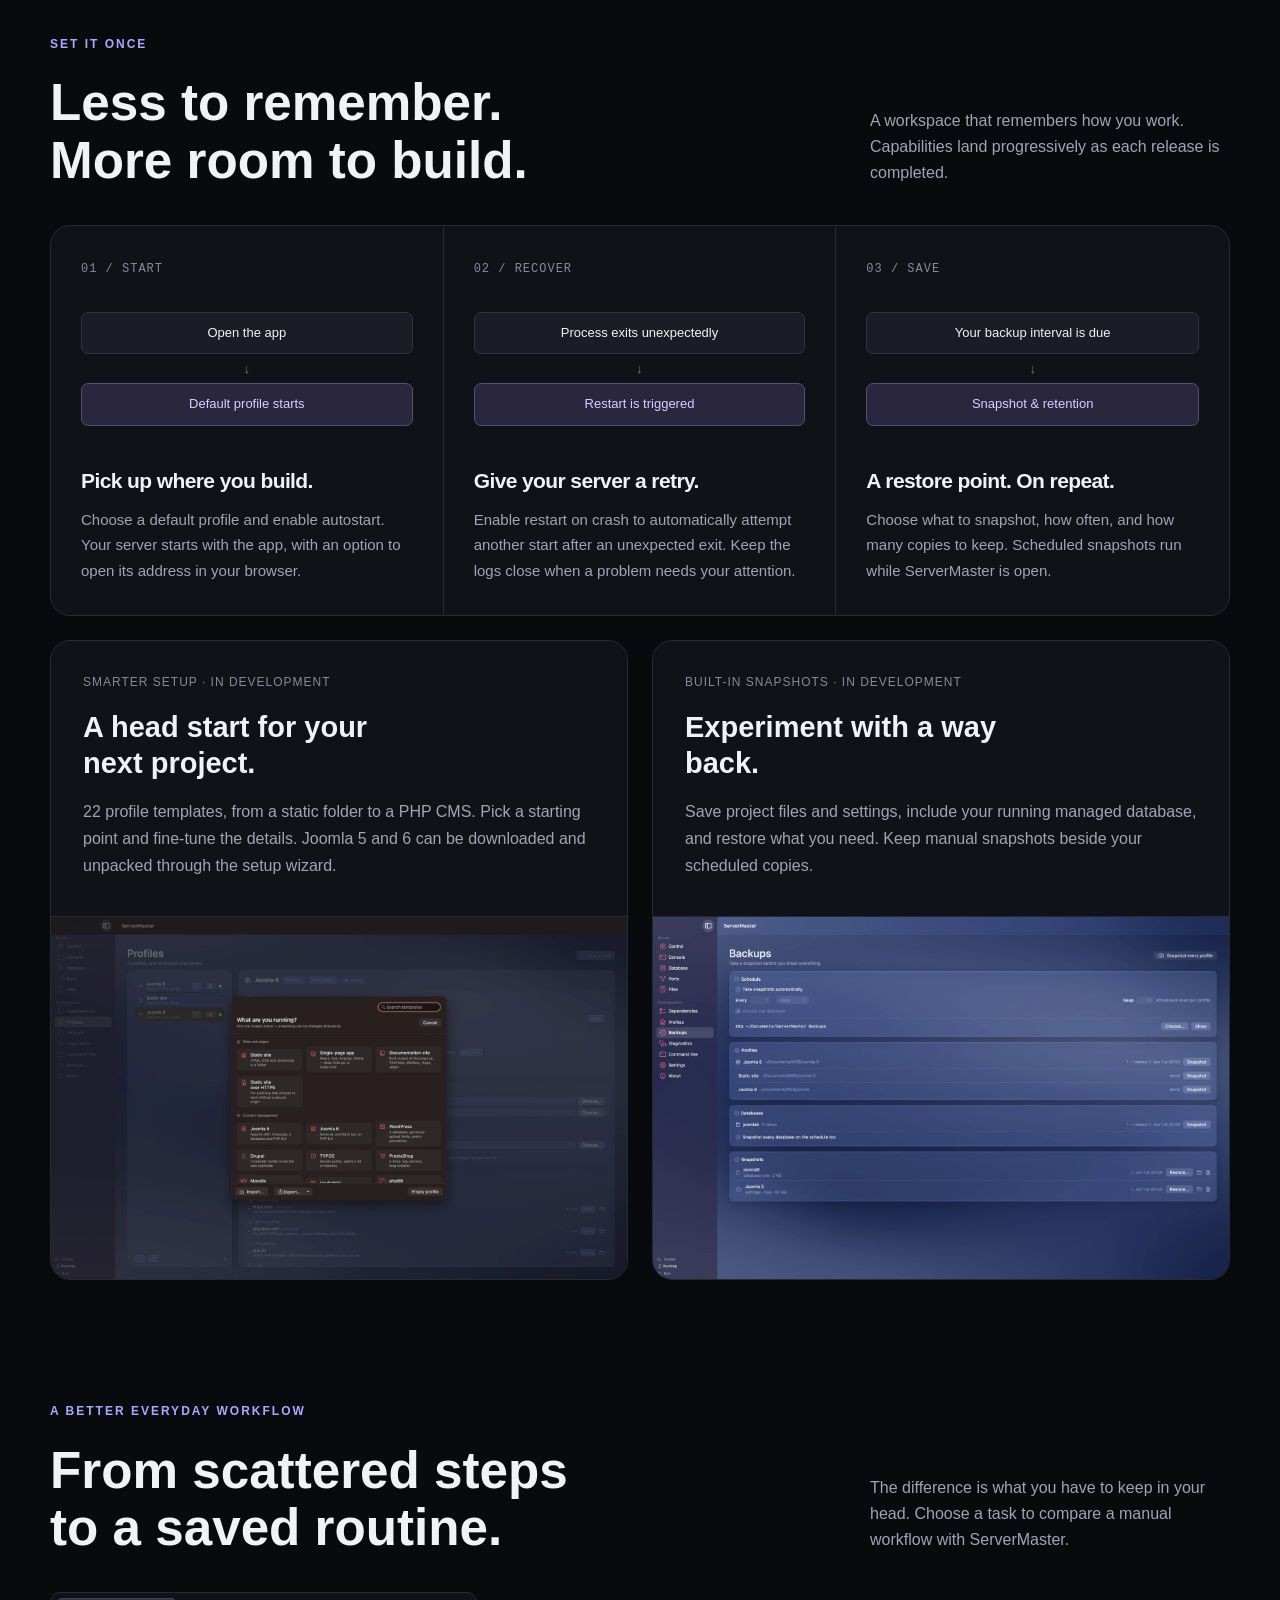
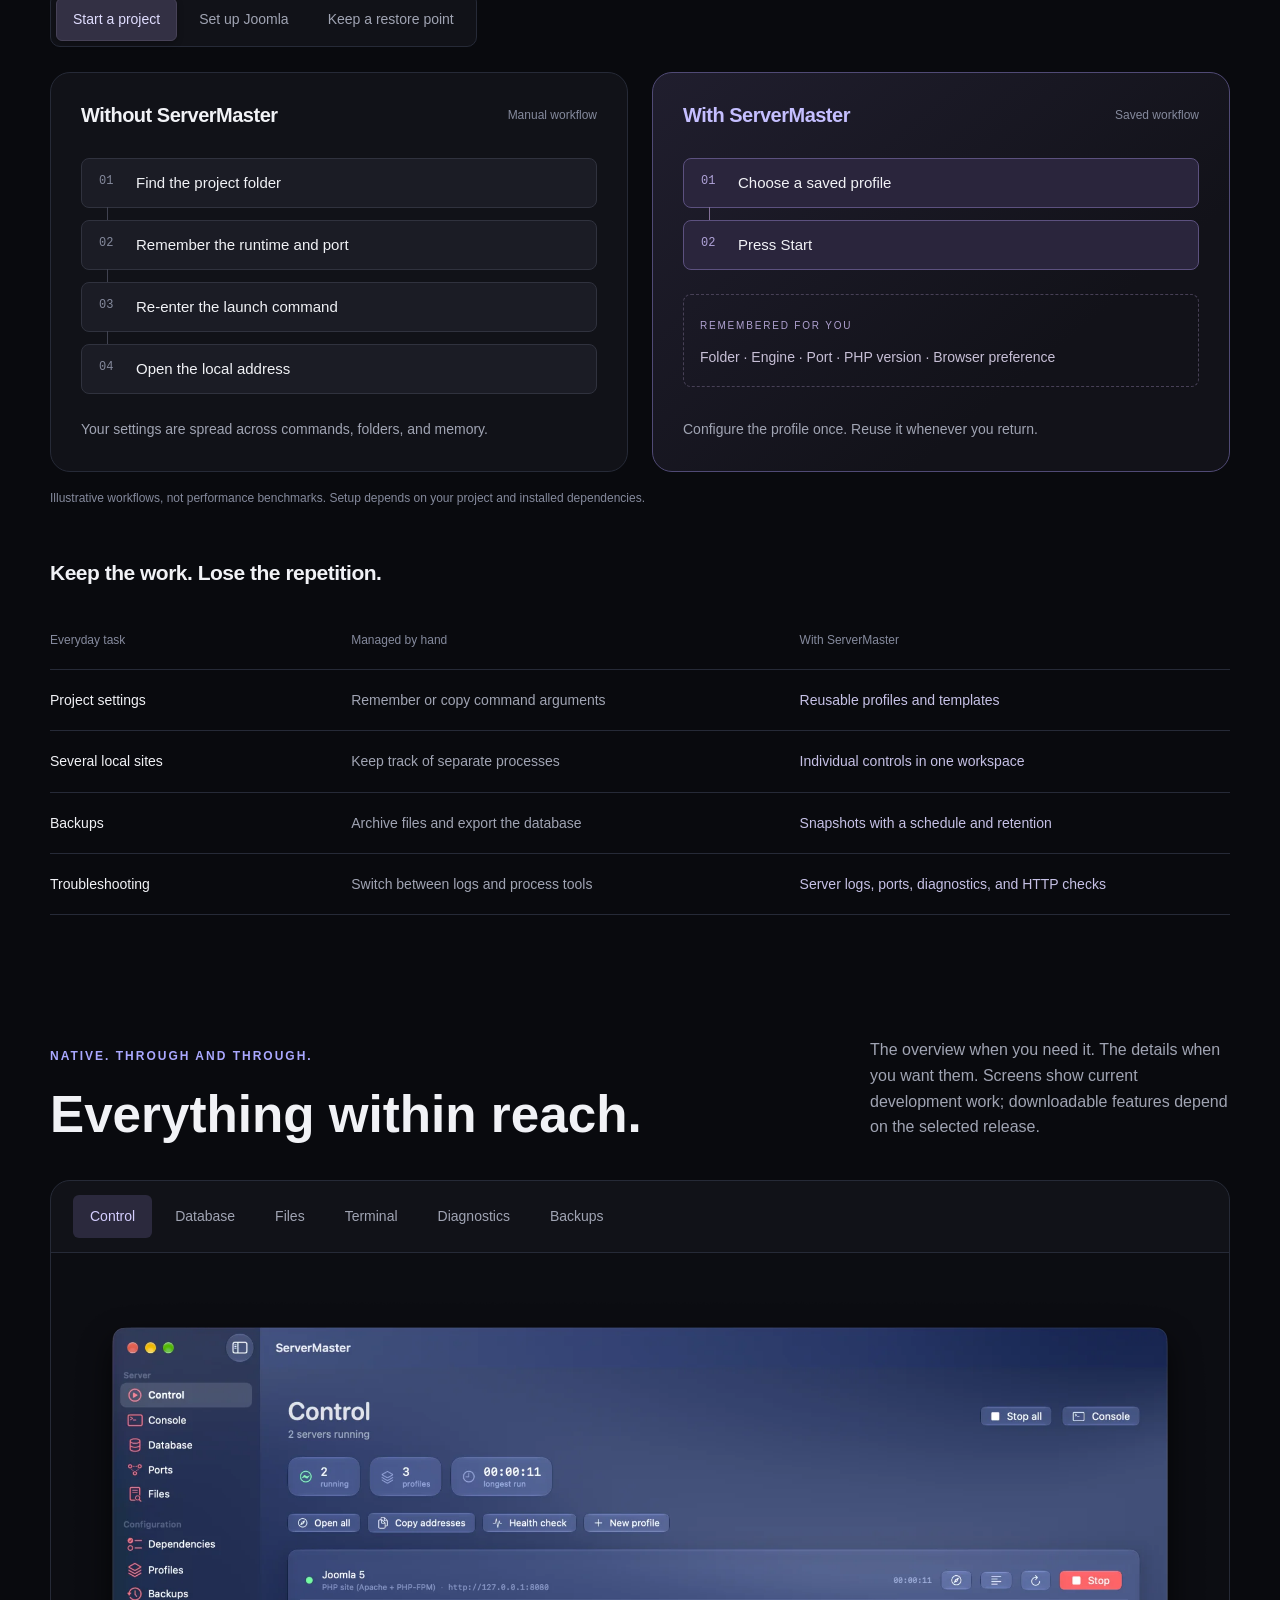
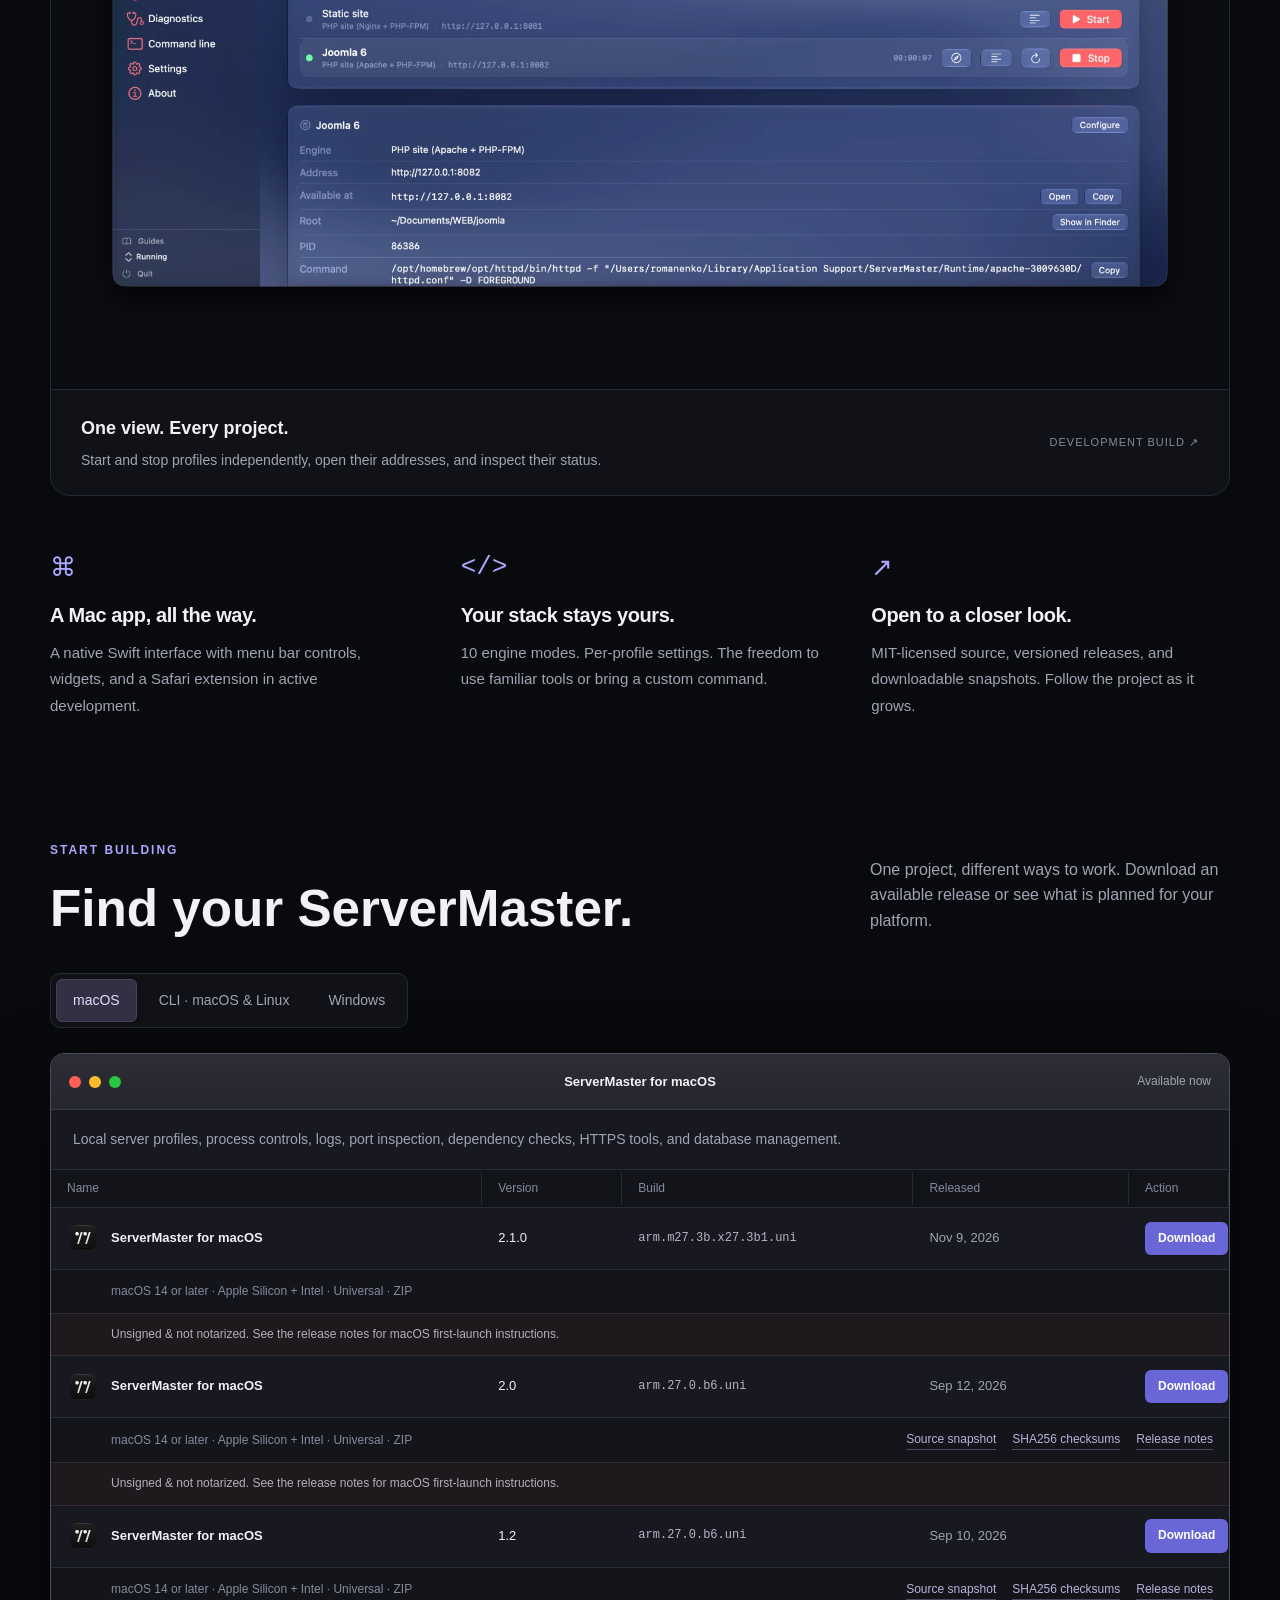
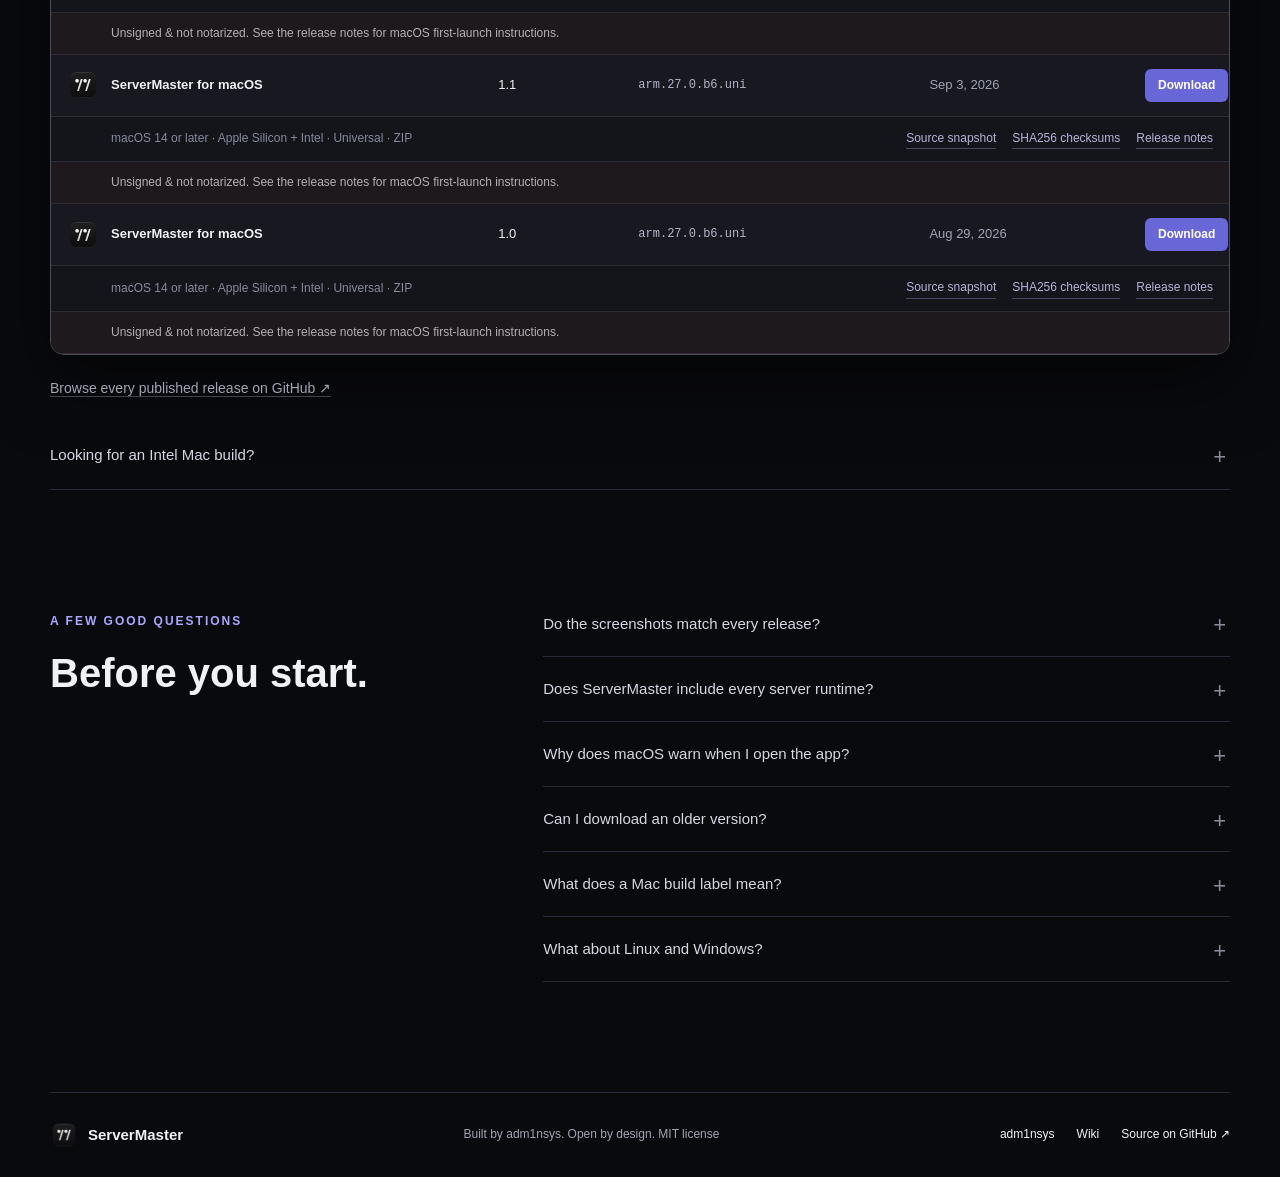
==== commit 85e951b2: "Website: macOS 2.1.0 entry and build label guide" ====
--- a/web/index.html
+++ b/web/index.html
@@ -11,7 +11,7 @@
   <link rel="icon" href="favicon.ico?v=2" sizes="any">
   <link rel="icon" type="image/png" href="assets/icon.png?v=2">
   <link rel="apple-touch-icon" href="assets/icon.png?v=2">
-  <link rel="stylesheet" href="assets/site.css?v=20261105">
+  <link rel="stylesheet" href="assets/site.css?v=20261108-2">
   <title>ServerMaster — Your servers. Under control.</title>
 </head>
 <body>
@@ -139,11 +139,12 @@
         <details><summary>Does ServerMaster include every server runtime?</summary><p>ServerMaster manages local tools. Depending on your engine, you may need PHP, Node.js, Nginx, Caddy, or other dependencies. The app checks what is available and provides installation controls.</p></details>
         <details><summary>Why does macOS warn when I open the app?</summary><p>The current release is unsigned and not notarized. Download it from the official GitHub release, then follow that release's first-launch instructions in System Settings → Privacy &amp; Security.</p></details>
         <details><summary>Can I download an older version?</summary><p>Yes. Published builds stay in GitHub Releases. The release archive includes application downloads, source snapshots, and checksums where available. New releases can be added without replacing older entries.</p></details>
+        <details><summary>What does a Mac build label mean?</summary><p>For example, <code>arm.m27.3b.x27.3b1.uni</code> means an Apple Silicon build machine running a macOS 27.3 developer beta, Xcode 27.3 beta 1, and a Universal Mac binary. The <code>b</code> suffix marks a beta; the number after Xcode’s <code>b</code> identifies its beta iteration. The download lists its minimum supported macOS separately. Older releases use the <strong>Legacy</strong> format, such as <code>arm.27.0.b6.uni</code>: Apple Silicon build machine, macOS 27.0, Xcode beta 6, Universal output. <a href="wiki.html#builds">Read the build label guide →</a></p></details>
         <details><summary>What about Linux and Windows?</summary><p>The Swift CLI is being developed as a shared codebase for macOS and Linux, with Linux glibc and musl builds planned. ServerMaster for Windows is available now: a native app for Windows 10 and 11 — pick Windows in the platform list above. The platform picker will show Linux downloads when those releases exist.</p></details>
       </div>
     </section>
   </main>
   <footer class="footer wrap"><a class="brand" href="./"><img src="assets/icon.png" width="28" height="28" alt=""><span>ServerMaster</span></a><p>Built by <a href="https://github.com/adm1nsys">adm1nsys</a>. Open by design. <a href="https://github.com/adm1nsys/ServerMaster/blob/main/LICENSE">MIT license</a></p><div class="footer-links"><a href="/adm1nsys/">adm1nsys</a><a href="wiki.html">Wiki</a><a href="https://github.com/adm1nsys/ServerMaster">Source on GitHub ↗</a></div></footer>
-  <script src="assets/site.js?v=20261105" defer></script>
+  <script src="assets/site.js?v=20261108-2" defer></script>
 </body>
 </html>
--- a/web/assets/site.css
+++ b/web/assets/site.css
@@ -169,3 +169,6 @@
 
 /* the tilted screenshot stack must not widen the page on phones */
 @media(max-width:640px){.hero{overflow-x:clip}}
+
+.finder-button:disabled{border:0;cursor:default;font-family:inherit;line-height:inherit}
+.finder-button:disabled:hover{background:#6966d7}
